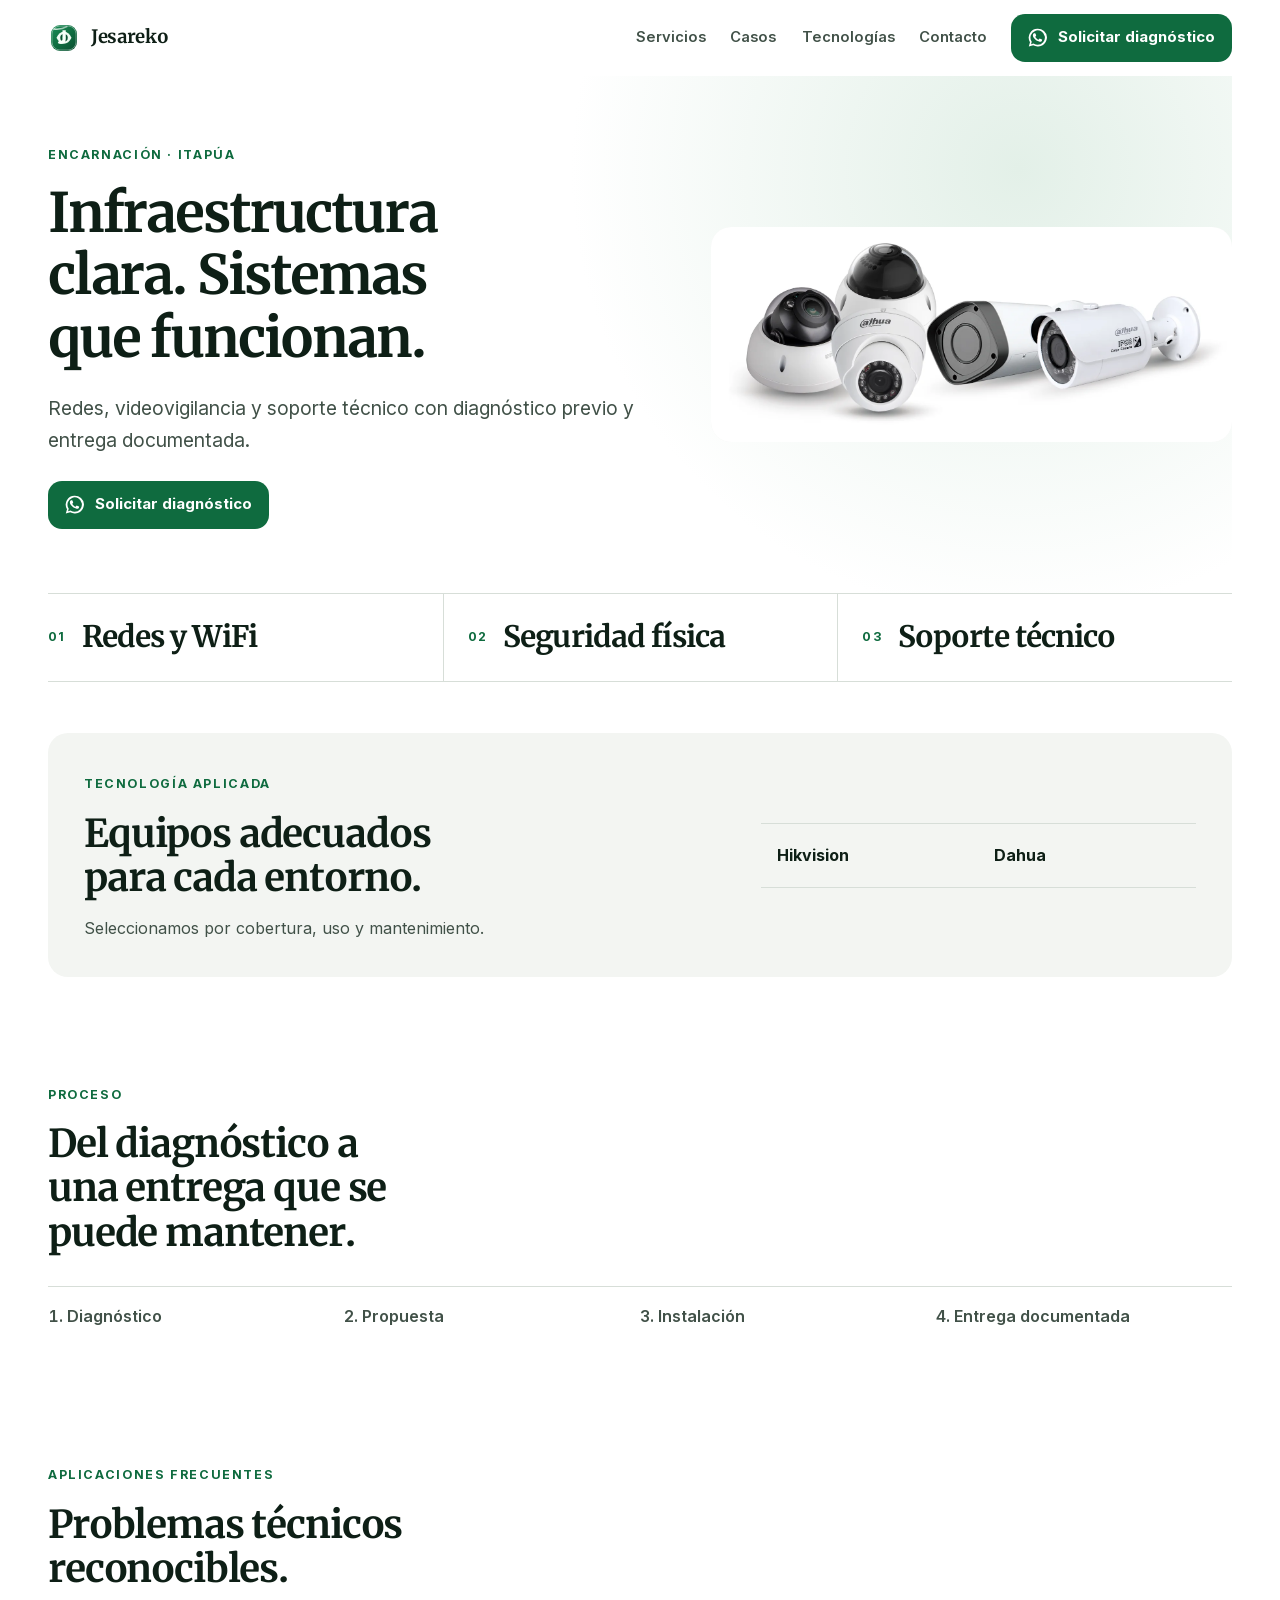
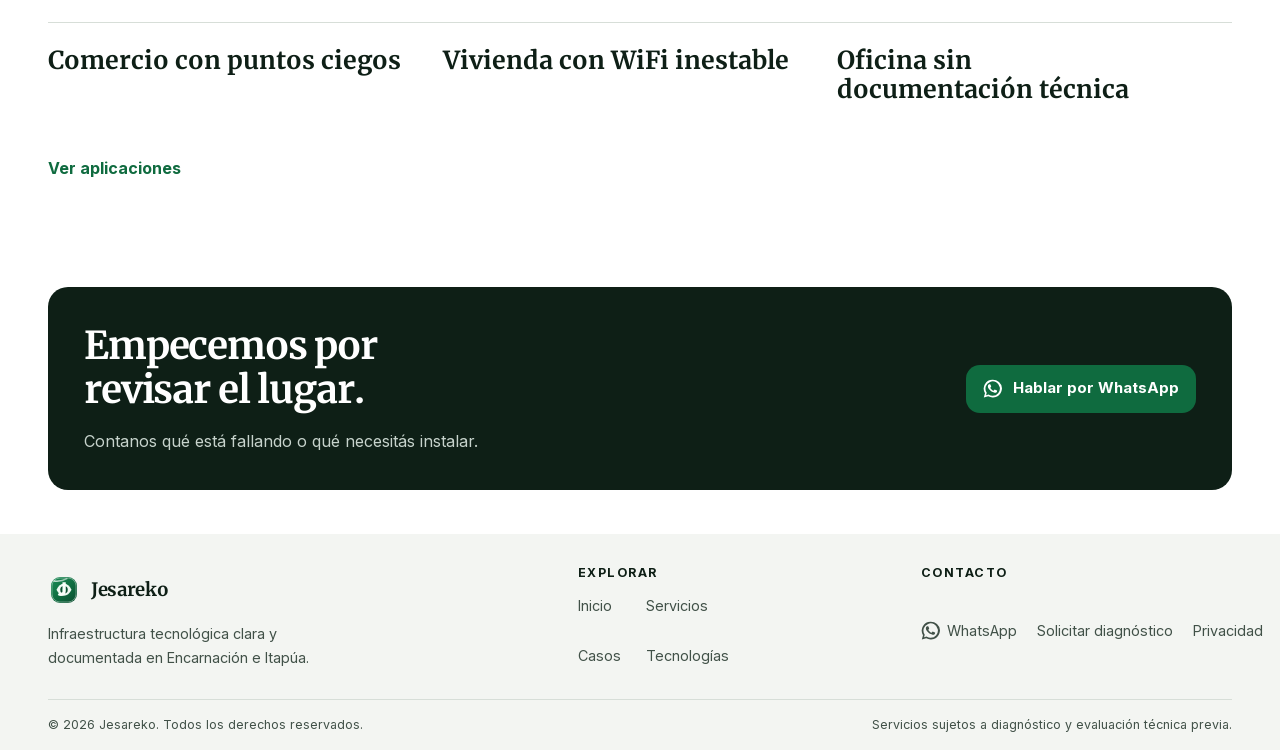
==== public/index.html @ 25b1cf34 "feat: compactar diseño y mejorar interacciones" ====
﻿<!DOCTYPE html>
<html lang="es">
<head>
  <meta charset="UTF-8">
  <meta name="viewport" content="width=device-width, initial-scale=1.0">
  <title>Redes WiFi, CCTV y soporte técnico en Encarnación | Jesareko</title>
  <meta name="description" content="Diagnóstico, instalación y mejora de redes WiFi, CCTV, alarmas, accesos, incendio y soporte técnico en Encarnación, Itapúa y zonas cercanas.">
  <meta name="author" content="Jesareko">
  <meta name="robots" content="index, follow">
  <link rel="canonical" href="https://jesareko.com/">
  <meta property="og:title" content="Redes WiFi, CCTV y soporte técnico en Encarnación | Jesareko">
  <meta property="og:description" content="Revisamos, instalamos e integramos redes WiFi, CCTV, alarmas, accesos, incendio y soporte técnico para hogares, comercios y empresas.">
  <meta property="og:type" content="website">
  <meta property="og:url" content="https://jesareko.com/">
  <meta property="og:locale" content="es_PY">
  <meta property="og:site_name" content="Jesareko">
  <meta property="og:image" content="https://jesareko.com/assets/img/jesareko-social-card.png">
  <meta property="og:image:type" content="image/png">
  <meta property="og:image:width" content="1200">
  <meta property="og:image:height" content="630">
  <meta property="og:image:alt" content="Jesareko: redes WiFi, CCTV y soporte técnico en Encarnación">
  <meta name="twitter:card" content="summary_large_image">
  <meta name="twitter:title" content="Redes WiFi, CCTV y soporte técnico en Encarnación | Jesareko">
  <meta name="twitter:description" content="Diagnóstico, instalación y mejora de redes WiFi, CCTV, alarmas, accesos, incendio y soporte técnico en Encarnación, Itapúa y zonas cercanas.">
  <meta name="twitter:image" content="https://jesareko.com/assets/img/jesareko-social-card.png">
  <meta name="twitter:image:alt" content="Jesareko: redes WiFi, CCTV y soporte técnico en Encarnación">
  <link rel="icon" type="image/svg+xml" href="assets/img/jesareko-logo.svg?v=3">
  
  <link rel="preload" href="assets/css/styles.css" as="style">
  <link rel="stylesheet" href="assets/css/styles.css">
  <script type="application/ld+json">
  {
    "@context": "https://schema.org",
    "@graph": [
      {
        "@type": "Organization",
        "@id": "https://jesareko.com/#organization",
        "name": "Jesareko",
        "url": "https://jesareko.com/",
        "logo": {
          "@type": "ImageObject",
          "url": "https://jesareko.com/assets/img/jesareko-logo.svg",
          "width": 64,
          "height": 64
        },
        "description": "Diagnóstico, instalación, integración y soporte de redes WiFi, CCTV, alarmas, control de acceso, detección de incendio, monitoreo y presencia web en Encarnación y zonas cercanas de Itapúa.",
        "email": "alemateo07@gmail.com",
        "telephone": "+595971141032",
        "areaServed": [
          {"@type": "City", "name": "Encarnación"},
          {"@type": "City", "name": "Carmen del Paraná"},
          {"@type": "City", "name": "Cambyretá"},
          {"@type": "City", "name": "Capitán Miranda"},
          {"@type": "City", "name": "Hohenau"},
          {"@type": "City", "name": "Obligado"},
          {"@type": "City", "name": "Bella Vista"}
        ],
        "contactPoint": {
          "@type": "ContactPoint",
          "contactType": "Atención personalizada",
          "telephone": "+595971141032",
          "email": "alemateo07@gmail.com",
          "areaServed": "PY",
          "availableLanguage": "Spanish"
        },
        "hasOfferCatalog": {
          "@type": "OfferCatalog",
          "name": "Servicios tecnológicos Jesareko",
          "itemListElement": [
            {"@type": "Offer", "itemOffered": {"@type": "Service", "name": "Redes y WiFi"}},
            {"@type": "Offer", "itemOffered": {"@type": "Service", "name": "CCTV, alarmas, accesos e incendio"}},
            {"@type": "Offer", "itemOffered": {"@type": "Service", "name": "Soporte e infraestructura"}},
            {"@type": "Offer", "itemOffered": {"@type": "Service", "name": "Web, monitoreo y automatización"}}
          ]
        }
      },
      {
        "@type": "WebSite",
        "@id": "https://jesareko.com/#website",
        "url": "https://jesareko.com/",
        "name": "Jesareko",
        "publisher": {"@id": "https://jesareko.com/#organization"},
        "inLanguage": "es-PY"
      }
    ]
  }
  </script>
</head>
<body>
  <svg aria-hidden="true" hidden>
    <symbol id="icon-diagnostic" viewBox="0 0 24 24">
      <path fill="currentColor" d="M7 3h8l4 4v14H7V3Zm8 1.5V8h3.5L15 4.5ZM9 10h8v2H9v-2Zm0 4h8v2H9v-2Zm0 4h5v2H9v-2Z"/>
    </symbol>
    <symbol id="icon-whatsapp" viewBox="0 0 24 24">
      <path fill="currentColor" d="M20 3.9A11.8 11.8 0 0 0 12 1a11 11 0 0 0-9.5 16.7L1 23l5.5-1.4A11.1 11.1 0 0 0 12 23a11 11 0 0 0 8-19.1Zm-8 17.1a9 9 0 0 1-4.6-1.3l-.3-.2-3.3.8.9-3.2-.2-.3a9 9 0 1 1 7.5 4.2Zm5-6.8c-.3-.2-1.8-.9-2-.9-.3-.1-.5-.2-.7.2l-.8 1c-.2.2-.3.3-.6.1a7.4 7.4 0 0 1-2.2-1.4 8.1 8.1 0 0 1-1.5-1.9c-.2-.3 0-.4.1-.6l.5-.5c.2-.2.2-.3.3-.5l.1-.5c0-.2-.7-1.7-1-2.3-.2-.5-.4-.4-.7-.4h-.6c-.2 0-.5.1-.8.4a3.2 3.2 0 0 0-1 2.4c0 1.4 1 2.8 1.1 3 .2.2 2 3 4.8 4.1 2.9 1.2 2.9.8 3.4.8.5-.1 1.8-.7 2-1.4.3-.7.3-1.3.2-1.4-.1-.2-.3-.2-.6-.4Z"/>
    </symbol>
  </svg>
  <a class="skip-link" href="#mainContent">Saltar al contenido principal</a>

  <header class="site-header" id="siteHeader">
    <nav class="site-nav container" aria-label="Navegación principal">
      <a class="brand-lockup" href="/" aria-label="Jesareko, inicio">
        <img src="assets/img/jesareko-logo.svg" alt="" width="32" height="32">
        <span>Jesareko</span>
      </a>
      <button class="nav-toggle" id="navToggle" type="button" aria-label="Abrir menú" aria-controls="primaryMenu" aria-expanded="false">
        <span aria-hidden="true"></span><span aria-hidden="true"></span><span aria-hidden="true"></span>
      </button>
      <div class="nav-menu" id="primaryMenu">
        <a href="/servicios">Servicios</a><a href="/casos">Casos</a><a href="/tecnologias">Tecnologías</a><a href="/contacto">Contacto</a>
        <a class="btn btn--primary" href="https://wa.me/595971141032?text=Hola%20Jesareko%2C%20quiero%20solicitar%20un%20diagn%C3%B3stico%20t%C3%A9cnico." target="_blank" rel="noopener noreferrer">
          <svg class="icon" aria-hidden="true"><use href="#icon-whatsapp"></use></svg><span>Solicitar diagnóstico</span>
        </a>
      </div>
    </nav>
  </header>

  <main id="mainContent">
    <section class="hero editorial-grid" id="hero">
      <div class="hero__copy"><p class="eyebrow">Encarnación · Itapúa</p><h1>Infraestructura clara. Sistemas que funcionan.</h1><p>Redes, videovigilancia y soporte técnico con diagnóstico previo y entrega documentada.</p><a class="btn btn--primary" href="https://wa.me/595971141032?text=Hola%20Jesareko%2C%20quiero%20solicitar%20un%20diagn%C3%B3stico%20t%C3%A9cnico." target="_blank" rel="noopener noreferrer"><svg class="icon" aria-hidden="true"><use href="#icon-whatsapp"></use></svg><span>Solicitar diagnóstico</span></a></div>
      <figure class="hero__media"><img src="assets/img/brands/dahua-camera-lineup.webp" alt="Gama de cámaras de videovigilancia Dahua" width="1600" height="659"></figure>
    </section>
    <section class="service-row" id="areas">
      <a class="service-row__item" href="/servicios#redes"><span>01</span><h2>Redes y WiFi</h2></a>
      <a class="service-row__item" href="/servicios#seguridad"><span>02</span><h2>Seguridad física</h2></a>
      <a class="service-row__item" href="/servicios#soporte"><span>03</span><h2>Soporte técnico</h2></a>
    </section>
    <section class="technology-proof" id="evidence"><div><p class="eyebrow">Tecnología aplicada</p><h2>Equipos adecuados para cada entorno.</h2><p>Seleccionamos por cobertura, uso y mantenimiento.</p></div><div class="brand-list"><span>Hikvision</span><span>Dahua</span></div></section>
    <section class="process-section" id="process"><p class="eyebrow">Proceso</p><h2>Del diagnóstico a una entrega que se puede mantener.</h2><ol class="process-list"><li>Diagnóstico</li><li>Propuesta</li><li>Instalación</li><li>Entrega documentada</li></ol></section>
    <section class="case-preview" id="cases"><p class="eyebrow">Aplicaciones frecuentes</p><h2>Problemas técnicos reconocibles.</h2><div class="case-preview__grid"><article><h3>Comercio con puntos ciegos</h3></article><article><h3>Vivienda con WiFi inestable</h3></article><article><h3>Oficina sin documentación técnica</h3></article></div><a href="/casos">Ver aplicaciones</a></section>
    <section class="diagnostic-cta" id="diagnostic"><h2>Empecemos por revisar el lugar.</h2><p>Contanos qué está fallando o qué necesitás instalar.</p><a class="btn btn--primary" href="https://wa.me/595971141032?text=Hola%20Jesareko%2C%20quiero%20solicitar%20un%20diagn%C3%B3stico%20t%C3%A9cnico." target="_blank" rel="noopener noreferrer"><svg class="icon" aria-hidden="true"><use href="#icon-whatsapp"></use></svg><span>Hablar por WhatsApp</span></a></section>
  </main>

  <footer class="site-footer">
    <div class="container footer-grid">
      <div class="footer-brand">
        <a class="brand-lockup" href="/" aria-label="Jesareko, inicio"><img src="assets/img/jesareko-logo.svg" alt="" width="32" height="32"><span>Jesareko</span></a>
        <p>Infraestructura tecnológica clara y documentada en Encarnación e Itapúa.</p>
      </div>
      <nav aria-label="Navegación del pie"><h2>Explorar</h2><a href="/">Inicio</a><a href="/servicios">Servicios</a><a href="/casos">Casos</a><a href="/tecnologias">Tecnologías</a></nav>
      <div><h2>Contacto</h2><a href="https://wa.me/595971141032?text=Hola%20Jesareko%2C%20quiero%20solicitar%20un%20diagn%C3%B3stico%20t%C3%A9cnico." target="_blank" rel="noopener noreferrer"><svg class="icon" aria-hidden="true"><use href="#icon-whatsapp"></use></svg><span>WhatsApp</span></a><a href="/contacto">Solicitar diagnóstico</a><a href="/privacidad">Privacidad</a></div>
    </div>
    <div class="container footer-bottom">
      <div class="footer-legal">
        <p>© 2026 Jesareko. Todos los derechos reservados.</p><p>Servicios sujetos a diagnóstico y evaluación técnica previa.</p>
      </div>
    </div>
  </footer>

  <button class="back-to-top" id="backToTop" type="button" aria-label="Volver arriba" aria-hidden="true" tabindex="-1">
    <svg class="btn-icon" width="20" height="20" viewBox="0 0 24 24" aria-hidden="true">
      <path d="M12 5l7 7-1.4 1.4-4.6-4.6V20h-2V8.8l-4.6 4.6L5 12l7-7z" fill="currentColor"></path>
    </svg>
  </button>

  <script src="assets/js/main.js"></script>
</body>
</html>
---- public/assets/css/styles.css ----
:root {
  --color-ink: #0e1f16;
  --color-ink-soft: #415148;
  --color-brand: #0f6b3f;
  --color-brand-dark: #0a4529;
  --color-brand-soft: #e3f0e8;
  --color-paper: #ffffff;
  --color-canvas: #f3f5f2;
  --color-line: #d7ded8;
  --color-whatsapp: #25d366;
  --radius-sm: 10px;
  --radius-md: 14px;
  --radius-lg: 20px;
  --space-1: .5rem;
  --space-2: 1rem;
  --space-3: 1.5rem;
  --space-4: 2rem;
  --space-5: clamp(3rem, 8vw, 7rem);
  --container: 74rem;
}

@font-face {
  font-family: "Inter";
  src: url("../fonts/inter-400.woff2") format("woff2");
  font-weight: 400;
  font-display: swap;
}

@font-face {
  font-family: "Inter";
  src: url("../fonts/inter-600.woff2") format("woff2");
  font-weight: 600;
  font-display: swap;
}

@font-face {
  font-family: "Inter";
  src: url("../fonts/inter-700.woff2") format("woff2");
  font-weight: 700;
  font-display: swap;
}

@font-face {
  font-family: "Merriweather";
  src: url("../fonts/merriweather-700.woff2") format("woff2");
  font-weight: 700;
  font-display: swap;
}

@font-face {
  font-family: "Merriweather";
  src: url("../fonts/merriweather-800.woff2") format("woff2");
  font-weight: 800;
  font-display: swap;
}

*,
*::before,
*::after {
  box-sizing: border-box;
}

html {
  background: var(--color-canvas);
  scroll-behavior: smooth;
}

body {
  margin: 0;
  background: var(--color-paper);
  color: var(--color-ink);
  font-family: "Inter", system-ui, sans-serif;
  font-size: 1rem;
  line-height: 1.65;
}

main,
section,
.container {
  min-width: 0;
}

img, svg { display: block; max-width: 100%; }
[hidden] { display: none !important; }
.container { width: min(calc(100% - 2rem), var(--container)); margin-inline: auto; }
.editorial-grid { display: grid; grid-template-columns: minmax(0, 1.08fr) minmax(0, .92fr); }

a {
  color: inherit;
  text-decoration: none;
}

button,
input,
select,
textarea {
  font: inherit;
}

button {
  color: inherit;
}

:focus-visible {
  outline: 3px solid var(--color-paper);
  outline-offset: 3px;
  box-shadow: 0 0 0 6px var(--color-brand-dark);
}

h1,
h2,
h3,
h4,
p {
  margin-block-start: 0;
}

h1,
h2,
h3,
h4 {
  color: var(--color-ink);
  font-family: "Merriweather", Georgia, serif;
  line-height: 1.15;
  text-wrap: balance;
}

h1 {
  max-width: 19ch;
  margin-block-end: var(--space-3);
  font-size: clamp(2.5rem, 6vw, 5rem);
  letter-spacing: -.04em;
}

h2 {
  margin-block-end: var(--space-2);
  font-size: clamp(2rem, 4vw, 3.35rem);
  letter-spacing: -.03em;
}

h3 {
  font-size: clamp(1.2rem, 2vw, 1.55rem);
}

.skip-link {
  position: fixed;
  inset-block-start: var(--space-2);
  inset-inline-start: var(--space-2);
  z-index: 100;
  padding: .75rem 1rem;
  border-radius: var(--radius-sm);
  background: var(--color-ink);
  color: var(--color-paper);
  font-weight: 700;
  transform: translateY(-180%);
}

.skip-link:focus {
  transform: translateY(0);
}

.section {
  padding-block: var(--space-5);
}

.section--light {
  background: var(--color-canvas);
}

.section-heading {
  max-width: 52rem;
  margin-block-end: clamp(2rem, 5vw, 4rem);
}

.section-heading p,
.contact-copy p {
  max-width: 68ch;
  color: var(--color-ink-soft);
  font-size: clamp(1.05rem, 1.6vw, 1.2rem);
}

.eyebrow {
  display: inline-flex;
  margin-block-end: var(--space-2);
  color: var(--color-brand);
  font-size: .78rem;
  font-weight: 700;
  letter-spacing: .13em;
  text-transform: uppercase;
}

.site-header {
  position: sticky;
  inset-block-start: 0;
  z-index: 50;
  border-block-end: 1px solid transparent;
  background: color-mix(in srgb, var(--color-paper) 96%, transparent);
  backdrop-filter: blur(16px);
}

.site-header.is-scrolled {
  border-color: var(--color-line);
}

.site-nav {
  display: flex;
  align-items: center;
  justify-content: space-between;
  gap: var(--space-3);
  padding-block: .85rem;
}

.brand-lockup {
  display: inline-flex;
  align-items: center;
  gap: .7rem;
  min-height: 48px;
  color: var(--color-ink);
  font-family: "Merriweather", Georgia, serif;
  font-size: 1.15rem;
  font-weight: 800;
  letter-spacing: -.02em;
}

.brand-lockup img {
  flex: 0 0 auto;
}

.nav-menu {
  display: flex;
  align-items: center;
  gap: clamp(.8rem, 2vw, 1.5rem);
  min-width: 0;
}

.nav-menu > a:not(.btn) {
  display: inline-flex;
  align-items: center;
  min-width: 48px;
  min-height: 48px;
  padding-block: .65rem;
  color: var(--color-ink-soft);
  font-size: .92rem;
  font-weight: 600;
}

.nav-menu > a:not(.btn):hover,
.nav-menu > a.is-active {
  color: var(--color-brand);
}

.nav-toggle {
  display: none;
  align-items: center;
  justify-content: center;
  flex-direction: column;
  gap: 5px;
  min-width: 48px;
  min-height: 48px;
  padding: .65rem;
  border: 1px solid var(--color-line);
  border-radius: var(--radius-sm);
  background: var(--color-paper);
  cursor: pointer;
}

.nav-toggle span {
  width: 22px;
  border-block-start: 2px solid currentColor;
  transition: transform .2s ease, opacity .2s ease;
}

.nav-toggle.is-open span:nth-child(1) {
  transform: translateY(7px) rotate(45deg);
}

.nav-toggle.is-open span:nth-child(2) {
  opacity: 0;
}

.nav-toggle.is-open span:nth-child(3) {
  transform: translateY(-7px) rotate(-45deg);
}

.btn {
  display: inline-flex;
  align-items: center;
  justify-content: center;
  gap: .65rem;
  min-height: 48px;
  padding: .7rem 1rem;
  border: 1px solid transparent;
  border-radius: var(--radius-md);
  font-size: .94rem;
  font-weight: 700;
  line-height: 1.25;
  text-align: center;
  cursor: pointer;
  transition: background-color .2s ease, border-color .2s ease, color .2s ease, transform .2s ease;
}

.btn:hover {
  transform: translateY(-2px);
}

.btn--primary {
  background: var(--color-brand);
  color: var(--color-paper);
}

.btn--primary:hover {
  background: var(--color-brand-dark);
}

.btn--secondary,
.btn--mail {
  border-color: var(--color-line);
  background: var(--color-paper);
  color: var(--color-brand-dark);
}

.btn--whatsapp {
  background: var(--color-whatsapp);
  color: var(--color-ink);
}

.icon,
.btn-icon {
  width: 1.2rem;
  height: 1.2rem;
  flex: 0 0 auto;
}

.hero {
  align-items: center;
  gap: clamp(2rem, 6vw, 5rem);
  width: min(calc(100% - 2rem), var(--container));
  margin-inline: auto;
  padding-block: clamp(3.5rem, 9vw, 8rem);
  background:
    radial-gradient(circle at 82% 18%, var(--color-brand-soft), transparent 28rem),
    var(--color-paper);
}

.hero__copy {
  min-width: 0;
}

.hero__copy > p:not(.eyebrow) {
  max-width: 38rem;
  margin-block-end: var(--space-3);
  color: var(--color-ink-soft);
  font-size: clamp(1.05rem, 1.6vw, 1.2rem);
}

.hero__media {
  min-width: 0;
  aspect-ratio: 1600 / 659;
  margin: 0;
  border-radius: var(--radius-lg);
  background: var(--color-canvas);
}

.hero__media img {
  width: 100%;
  height: auto;
  border-radius: inherit;
}

.service-row,
.technology-proof,
.process-section,
.case-preview,
.diagnostic-cta {
  width: min(calc(100% - 2rem), var(--container));
  margin-inline: auto;
}

.service-row {
  display: grid;
  grid-template-columns: minmax(0, 1fr);
  border-block-start: 1px solid var(--color-line);
}

.service-row__item {
  display: grid;
  grid-template-columns: auto minmax(0, 1fr);
  align-items: center;
  gap: var(--space-2);
  min-height: 88px;
  padding-block: var(--space-2);
  border-block-end: 1px solid var(--color-line);
}

.service-row__item > span {
  color: var(--color-brand);
  font-size: .78rem;
  font-weight: 700;
  letter-spacing: .1em;
}

.service-row__item h2 {
  margin: 0;
  font-size: clamp(1.25rem, 3vw, 1.85rem);
}

.technology-proof {
  display: grid;
  gap: var(--space-4);
  margin-block: var(--space-5);
  padding: clamp(1.5rem, 5vw, 3.5rem);
  border-radius: var(--radius-lg);
  background: var(--color-canvas);
}

.technology-proof p:last-child {
  margin: 0;
  color: var(--color-ink-soft);
}

.brand-list {
  display: grid;
  grid-template-columns: repeat(2, minmax(0, 1fr));
  align-self: center;
  border-block-start: 1px solid var(--color-line);
}

.brand-list span {
  display: flex;
  align-items: center;
  min-width: 0;
  min-height: 64px;
  padding: var(--space-2);
  border-block-end: 1px solid var(--color-line);
  font-weight: 700;
}

.process-section,
.case-preview {
  padding-block: var(--space-5);
}

.process-section > h2,
.case-preview > h2 {
  max-width: 18ch;
}

.process-list {
  display: grid;
  grid-template-columns: minmax(0, 1fr);
  gap: 0;
  margin: var(--space-4) 0 0;
  padding: 0;
  list-style-position: inside;
}

.process-list li {
  min-width: 0;
  min-height: 72px;
  padding-block: var(--space-2);
  border-block-start: 1px solid var(--color-line);
  color: var(--color-ink-soft);
  font-weight: 600;
}

.case-preview__grid {
  display: grid;
  grid-template-columns: minmax(0, 1fr);
  gap: 0;
  margin-block: var(--space-4) var(--space-2);
}

.case-preview__grid article {
  min-width: 0;
  padding-block: var(--space-3);
  border-block-start: 1px solid var(--color-line);
}

.case-preview__grid h3 {
  margin: 0;
}

.case-preview > a {
  display: inline-flex;
  align-items: center;
  min-height: 48px;
  color: var(--color-brand);
  font-weight: 700;
}

.service-detail {
  gap: clamp(2rem, 6vw, 5rem);
  padding-block: clamp(3rem, 7vw, 6rem);
  border-block-start: 1px solid var(--color-line);
  scroll-margin-top: 6rem;
}

.service-detail__intro {
  min-width: 0;
}

.service-detail__intro h2 {
  max-width: 18ch;
}

.service-detail__intro p {
  max-width: 48ch;
  margin: 0;
  color: var(--color-ink-soft);
}

.service-detail .section-index {
  display: inline-block;
  margin-block-end: var(--space-2);
  color: var(--color-brand);
  font-size: .78rem;
  font-weight: 700;
  letter-spacing: .1em;
}

.service-detail__scope {
  display: grid;
  align-content: start;
  gap: var(--space-2);
}

.service-detail__scope h3,
.service-detail__scope ul,
.service-detail__scope p {
  margin: 0;
}

.service-detail__scope ul {
  padding-inline-start: 1.25rem;
  color: var(--color-ink-soft);
}

.service-detail__scope li::marker {
  color: var(--color-brand);
}

.service-detail__scope > a {
  display: inline-flex;
  align-items: center;
  justify-self: start;
  min-height: 48px;
  color: var(--color-brand);
  font-weight: 700;
}

.service-detail__note {
  padding: var(--space-2);
  border-inline-start: 3px solid var(--color-brand);
  background: var(--color-canvas);
  color: var(--color-ink-soft);
}

.case-study {
  display: grid;
  grid-template-columns: minmax(0, 1fr);
  gap: clamp(1.5rem, 5vw, 4rem);
  padding-block: clamp(2rem, 5vw, 4rem);
  border-block-start: 1px solid var(--color-line);
}

.case-study__media {
  display: flex;
  justify-content: space-between;
  flex-direction: column;
  padding: var(--space-3);
  background: var(--color-brand-soft);
  color: var(--color-brand-dark);
}

.case-study__media span {
  font-family: "Merriweather", Georgia, serif;
  font-size: clamp(2rem, 5vw, 4rem);
  font-weight: 800;
  line-height: 1;
}

.case-study__media small {
  font-weight: 700;
}

.case-study__body {
  min-width: 0;
}

.case-study__body h2 {
  max-width: 18ch;
}

.case-study__body p {
  max-width: 64ch;
  color: var(--color-ink-soft);
}

.case-study__body p:last-child {
  margin-block-end: 0;
}

.product-editorial {
  display: grid;
  grid-template-columns: minmax(0, 1fr);
  align-items: center;
  gap: clamp(1.5rem, 5vw, 4rem);
  padding-block: clamp(2rem, 6vw, 5rem);
  border-block-start: 1px solid var(--color-line);
}

.product-editorial__media {
  display: grid;
  place-items: center;
  aspect-ratio: 4 / 3;
  min-width: 0;
  margin: 0;
  padding: clamp(1rem, 4vw, 2.5rem);
  border-radius: var(--radius-lg);
  background: var(--color-canvas);
}

.product-editorial__media img {
  width: auto;
  max-width: 100%;
  height: auto;
  max-height: 100%;
  object-fit: contain;
}

.product-editorial__media--alarm {
  aspect-ratio: 16 / 9;
}

.product-editorial__media--alarm img {
  max-height: 15rem;
}

.product-editorial__copy {
  min-width: 0;
}

.product-editorial__copy h2 {
  max-width: 16ch;
}

.product-editorial__copy > p {
  max-width: 58ch;
  color: var(--color-ink-soft);
}

.product-editorial__criterion {
  margin-block-end: 0;
  padding-inline-start: var(--space-2);
  border-inline-start: 3px solid var(--color-brand);
}

.brand-wordmark {
  display: inline-block;
  margin-block-end: var(--space-2);
  color: var(--color-brand);
  font-size: .78rem;
  font-weight: 700;
  letter-spacing: .13em;
  text-transform: uppercase;
}

.diagnostic-cta {
  display: grid;
  gap: var(--space-2);
  margin-block: var(--space-5);
  padding: clamp(1.5rem, 5vw, 3.5rem);
  border-radius: var(--radius-lg);
  background: var(--color-ink);
  color: var(--color-paper);
}

.diagnostic-cta h2,
.diagnostic-cta p {
  color: var(--color-paper);
}

.diagnostic-cta h2 {
  max-width: 18ch;
  margin: 0;
}

.diagnostic-cta p {
  max-width: 48ch;
  margin: 0;
  color: #c7d3cc;
}

.diagnostic-cta .btn {
  justify-self: start;
  margin-block-start: var(--space-1);
}

.form-actions {
  display: flex;
  flex-wrap: wrap;
  gap: var(--space-2);
}

.contact-form,
.contact-points {
  border: 1px solid var(--color-line);
  border-radius: var(--radius-lg);
  background: var(--color-paper);
}

.cta-band {
  display: flex;
  align-items: center;
  justify-content: space-between;
  gap: var(--space-3);
  margin-block-start: clamp(2rem, 5vw, 4rem);
  padding: clamp(1.25rem, 3vw, 2rem);
  border: 1px solid var(--color-line);
  border-radius: var(--radius-lg);
  background: var(--color-brand-soft);
}

.cta-band p {
  max-width: 60ch;
  margin: 0;
  font-weight: 600;
}

.asset-disclaimer {
  max-width: 74ch;
  margin: var(--space-4) auto 0;
  color: var(--color-ink-soft);
  font-size: .82rem;
  text-align: center;
}

.contact-grid {
  display: grid;
  grid-template-columns: minmax(0, .8fr) minmax(0, 1.2fr);
  gap: clamp(2rem, 7vw, 6rem);
  align-items: start;
}

.contact-copy h1 {
  font-size: clamp(2.4rem, 5vw, 4.2rem);
}

.contact-points {
  margin-block-start: var(--space-3);
  padding: var(--space-3);
}

.contact-points p:last-child {
  margin-block-end: 0;
}

.contact-phone {
  display: inline-flex;
  align-items: center;
  min-height: 3rem;
}

.no-js-fallback {
  margin: 0;
  color: var(--color-ink-soft);
  font-size: .9rem;
}

.no-js-fallback a {
  color: var(--color-brand-dark);
  font-weight: 700;
  text-decoration: underline;
}

.js .no-js-fallback {
  display: none;
}

.technology-capabilities {
  display: grid;
  grid-template-columns: minmax(0, 1fr);
  gap: var(--space-2);
  margin-block: var(--space-4);
}

.technology-capability {
  min-width: 0;
  padding: var(--space-3);
  border: 1px solid var(--color-line);
  border-radius: var(--radius-md);
  background: var(--color-canvas);
}

.technology-capability h2 {
  font-size: clamp(1.3rem, 3vw, 1.8rem);
}

.technology-capability p:last-child {
  margin-bottom: 0;
  color: var(--color-ink-soft);
}

.contact-form {
  display: grid;
  grid-template-columns: repeat(2, minmax(0, 1fr));
  gap: var(--space-3);
  padding: clamp(1.25rem, 4vw, 2.5rem);
}

.form-field {
  display: grid;
  gap: .45rem;
}

.form-field--full,
.form-actions,
.form-status {
  grid-column: 1 / -1;
}

.form-field label {
  font-size: .88rem;
  font-weight: 700;
}

.form-field input,
.form-field select,
.form-field textarea {
  width: 100%;
  padding: .8rem .9rem;
  border: 1px solid var(--color-line);
  border-radius: var(--radius-sm);
  background: var(--color-paper);
  color: var(--color-ink);
}

.form-field textarea {
  resize: vertical;
}

.is-invalid {
  border-color: #aa342d !important;
}

.error-message {
  min-height: 1.2em;
  color: #8f2923;
}

.form-status {
  min-height: 1.5em;
  margin: 0;
  color: var(--color-ink-soft);
}

.site-footer {
  padding-block-start: clamp(2rem, 4vw, 3rem);
  background: var(--color-canvas);
}

.footer-grid {
  display: grid;
  grid-template-columns: minmax(16rem, 1.6fr) repeat(2, minmax(10rem, 1fr));
  gap: clamp(1.5rem, 4vw, 3rem);
}

.footer-grid h2 {
  margin-block-end: var(--space-2);
  font-family: "Inter", system-ui, sans-serif;
  font-size: .78rem;
  letter-spacing: .12em;
  text-transform: uppercase;
}

.footer-grid > nav,
.footer-grid > div:not(.footer-brand) {
  display: flex;
  align-items: flex-start;
  flex-direction: column;
  gap: .1rem;
}

.footer-grid a:not(.brand-lockup) {
  display: inline-flex;
  align-items: center;
  min-width: 48px;
  min-height: 48px;
  color: var(--color-ink-soft);
  font-size: .9rem;
}

.footer-grid a:not(.brand-lockup):hover {
  color: var(--color-brand);
}

.footer-grid a:has(.icon) {
  display: inline-flex;
  align-items: center;
  gap: .45rem;
}

.footer-brand p {
  max-width: 34ch;
  margin-block: var(--space-1) 0;
  color: var(--color-ink-soft);
  font-size: .9rem;
}

.footer-bottom {
  margin-block-start: var(--space-3);
  padding-block: var(--space-2);
  border-block-start: 1px solid var(--color-line);
}

.footer-legal {
  display: flex;
  justify-content: space-between;
  gap: var(--space-2);
  color: var(--color-ink-soft);
  font-size: .78rem;
}

.footer-legal p {
  margin: 0;
}

.js .reveal-item {
  opacity: 0;
  transform: translateY(.9rem);
  transition: opacity .42s ease, transform .42s ease;
}

.js .reveal-item.is-revealed {
  opacity: 1;
  transform: translateY(0);
}

@media (hover: hover) and (prefers-reduced-motion: no-preference) {
  .product-editorial__media,
  .technology-capability,
  .case-study__media {
    transition: border-color .25s ease, box-shadow .25s ease, transform .25s ease;
  }

  .product-editorial__media img,
  .hero__media img {
    transition: transform .35s ease;
  }

  .product-editorial:hover .product-editorial__media,
  .technology-capability:hover,
  .case-study:hover .case-study__media {
    box-shadow: 0 14px 34px rgba(14, 31, 22, .1);
    transform: translateY(-3px);
  }

  .product-editorial:hover .product-editorial__media img,
  .hero__media:hover img {
    transform: scale(1.018);
  }
}

.privacy-contact-link {
  display: inline-flex;
  align-items: center;
  min-width: 48px;
  min-height: 48px;
  max-width: 100%;
  color: var(--color-brand-dark);
  font-weight: 600;
  text-decoration: underline;
  text-underline-offset: .18em;
  overflow-wrap: anywhere;
  vertical-align: middle;
}

.last-updated {
  color: var(--color-ink-soft);
  font-size: .9rem;
}

.back-to-top {
  position: fixed;
  inset-inline-end: var(--space-2);
  inset-block-end: var(--space-2);
  z-index: 40;
  display: grid;
  place-items: center;
  width: 48px;
  min-height: 48px;
  border: 1px solid var(--color-line);
  border-radius: 50%;
  background: var(--color-paper);
  color: var(--color-brand-dark);
  box-shadow: 0 8px 28px rgba(14, 31, 22, .14);
  cursor: pointer;
  opacity: 0;
  visibility: hidden;
  pointer-events: none;
  transform: translateY(1rem);
  transition: opacity .2s ease, transform .2s ease;
}

.back-to-top.is-visible {
  opacity: 1;
  visibility: visible;
  pointer-events: auto;
  transform: translateY(0);
}

@media (min-width: 48rem) {
  .product-editorial {
    grid-template-columns: minmax(0, 1.08fr) minmax(0, .92fr);
  }

  .product-editorial:nth-child(even) .product-editorial__media {
    grid-column: 2;
    grid-row: 1;
  }

  .product-editorial:nth-child(even) .product-editorial__copy {
    grid-column: 1;
    grid-row: 1;
  }

  .case-study {
    grid-template-columns: minmax(9rem, .34fr) minmax(0, 1fr);
  }

  .service-row {
    grid-template-columns: repeat(3, minmax(0, 1fr));
  }

  .service-row__item {
    padding-inline: var(--space-3);
    border-inline-start: 1px solid var(--color-line);
  }

  .service-row__item:first-child {
    padding-inline-start: 0;
    border-inline-start: 0;
  }

  .technology-proof {
    grid-template-columns: minmax(0, 1.2fr) minmax(16rem, .8fr);
    align-items: center;
  }

  .process-list {
    grid-template-columns: repeat(4, minmax(0, 1fr));
  }

  .process-list li {
    padding-inline-end: var(--space-2);
  }

  .case-preview__grid {
    grid-template-columns: repeat(3, minmax(0, 1fr));
  }

  .case-preview__grid article {
    padding-inline-end: var(--space-3);
  }

  .diagnostic-cta {
    grid-template-columns: minmax(0, 1fr) auto;
    align-items: center;
  }

  .diagnostic-cta p {
    grid-column: 1;
  }

  .diagnostic-cta .btn {
    grid-column: 2;
    grid-row: 1 / span 2;
    margin-block-start: 0;
  }
}

@media (max-width: 64rem) {
  .footer-grid {
    grid-template-columns: repeat(2, minmax(0, 1fr));
  }
}

@media (max-width: 52rem) {
  .editorial-grid {
    grid-template-columns: minmax(0, 1fr);
  }

  .site-nav {
    flex-wrap: wrap;
  }

  .js .nav-toggle {
    display: flex;
  }

  .nav-menu {
    flex: 0 0 100%;
    align-items: stretch;
    flex-direction: column;
    gap: .25rem;
    width: 100%;
    padding-block: var(--space-1) var(--space-2);
    border-block-start: 1px solid var(--color-line);
  }

  .js .nav-menu {
    display: none;
  }

  .js .nav-menu.is-open {
    display: flex;
  }

  .nav-menu > a:not(.btn) {
    padding: .75rem;
    border-radius: var(--radius-sm);
  }

  .nav-menu > a:not(.btn):hover,
  .nav-menu > a.is-active {
    background: var(--color-brand-soft);
  }

  .contact-grid,
  .technology-capabilities {
    grid-template-columns: minmax(0, 1fr);
  }

}

@media (max-width: 40rem) {
  .contact-form,
  .footer-grid {
    grid-template-columns: minmax(0, 1fr);
  }

  .form-actions .btn,
  .technology-capability {
    width: 100%;
  }

  .cta-band,
  .footer-legal {
    align-items: stretch;
    flex-direction: column;
  }

  .footer-grid > nav,
  .footer-grid > div:not(.footer-brand) {
    display: grid;
    grid-template-columns: repeat(2, minmax(0, 1fr));
    column-gap: var(--space-2);
  }

  .footer-grid h2 {
    grid-column: 1 / -1;
    margin-block-end: 0;
  }

  .footer-brand p,
  .footer-legal p + p {
    display: none;
  }
}

@media (min-width: 64.01rem) {
  :root {
    --space-5: clamp(2.75rem, 4vw, 4.5rem);
  }

  h1 {
    font-size: clamp(3rem, 4.25vw, 4.25rem);
  }

  h2 {
    font-size: clamp(2rem, 3vw, 2.8rem);
  }

  .hero {
    gap: clamp(2rem, 4vw, 3.5rem);
    padding-block: clamp(3rem, 5vw, 5rem);
  }

  .technology-proof {
    gap: var(--space-3);
    padding: 2.25rem;
  }

  .service-detail {
    gap: 3rem;
    padding-block: 3.5rem;
  }

  main .case-study {
    gap: 3rem;
    padding-block: 3rem;
  }

  .product-editorial {
    gap: 3rem;
    padding-block: 3.25rem;
  }

  .product-editorial__media {
    max-height: 22rem;
    padding: 2rem;
  }

  .product-editorial__media--alarm {
    max-height: 22rem;
    padding-block: 1.5rem;
  }

  .diagnostic-cta {
    margin-block: 2.75rem;
    padding: 2.25rem;
  }

  .site-footer {
    padding-block-start: 2rem;
  }

  .footer-grid {
    gap: 2rem;
  }

  .footer-grid > nav,
  .footer-grid > div:not(.footer-brand) {
    display: grid;
    grid-template-columns: repeat(2, max-content);
    column-gap: 1.25rem;
  }

  .footer-grid > div:not(.footer-brand) {
    grid-template-columns: repeat(3, max-content);
  }

  .footer-grid h2 {
    grid-column: 1 / -1;
    margin-block-end: 0;
  }

  .footer-bottom {
    margin-block-start: 1.25rem;
    padding-block: .9rem;
  }
}

@media (prefers-reduced-motion: reduce) {
  html {
    scroll-behavior: auto;
  }

  *,
  *::before,
  *::after {
    scroll-behavior: auto !important;
    transition-duration: .01ms !important;
  }
}
---- public/assets/css/styles.css ----
:root {
  --color-ink: #0e1f16;
  --color-ink-soft: #415148;
  --color-brand: #0f6b3f;
  --color-brand-dark: #0a4529;
  --color-brand-soft: #e3f0e8;
  --color-paper: #ffffff;
  --color-canvas: #f3f5f2;
  --color-line: #d7ded8;
  --color-whatsapp: #25d366;
  --radius-sm: 10px;
  --radius-md: 14px;
  --radius-lg: 20px;
  --space-1: .5rem;
  --space-2: 1rem;
  --space-3: 1.5rem;
  --space-4: 2rem;
  --space-5: clamp(3rem, 8vw, 7rem);
  --container: 74rem;
}

@font-face {
  font-family: "Inter";
  src: url("../fonts/inter-400.woff2") format("woff2");
  font-weight: 400;
  font-display: swap;
}

@font-face {
  font-family: "Inter";
  src: url("../fonts/inter-600.woff2") format("woff2");
  font-weight: 600;
  font-display: swap;
}

@font-face {
  font-family: "Inter";
  src: url("../fonts/inter-700.woff2") format("woff2");
  font-weight: 700;
  font-display: swap;
}

@font-face {
  font-family: "Merriweather";
  src: url("../fonts/merriweather-700.woff2") format("woff2");
  font-weight: 700;
  font-display: swap;
}

@font-face {
  font-family: "Merriweather";
  src: url("../fonts/merriweather-800.woff2") format("woff2");
  font-weight: 800;
  font-display: swap;
}

*,
*::before,
*::after {
  box-sizing: border-box;
}

html {
  background: var(--color-canvas);
  scroll-behavior: smooth;
}

body {
  margin: 0;
  background: var(--color-paper);
  color: var(--color-ink);
  font-family: "Inter", system-ui, sans-serif;
  font-size: 1rem;
  line-height: 1.65;
}

main,
section,
.container {
  min-width: 0;
}

img, svg { display: block; max-width: 100%; }
[hidden] { display: none !important; }
.container { width: min(calc(100% - 2rem), var(--container)); margin-inline: auto; }
.editorial-grid { display: grid; grid-template-columns: minmax(0, 1.08fr) minmax(0, .92fr); }

a {
  color: inherit;
  text-decoration: none;
}

button,
input,
select,
textarea {
  font: inherit;
}

button {
  color: inherit;
}

:focus-visible {
  outline: 3px solid var(--color-paper);
  outline-offset: 3px;
  box-shadow: 0 0 0 6px var(--color-brand-dark);
}

h1,
h2,
h3,
h4,
p {
  margin-block-start: 0;
}

h1,
h2,
h3,
h4 {
  color: var(--color-ink);
  font-family: "Merriweather", Georgia, serif;
  line-height: 1.15;
  text-wrap: balance;
}

h1 {
  max-width: 19ch;
  margin-block-end: var(--space-3);
  font-size: clamp(2.5rem, 6vw, 5rem);
  letter-spacing: -.04em;
}

h2 {
  margin-block-end: var(--space-2);
  font-size: clamp(2rem, 4vw, 3.35rem);
  letter-spacing: -.03em;
}

h3 {
  font-size: clamp(1.2rem, 2vw, 1.55rem);
}

.skip-link {
  position: fixed;
  inset-block-start: var(--space-2);
  inset-inline-start: var(--space-2);
  z-index: 100;
  padding: .75rem 1rem;
  border-radius: var(--radius-sm);
  background: var(--color-ink);
  color: var(--color-paper);
  font-weight: 700;
  transform: translateY(-180%);
}

.skip-link:focus {
  transform: translateY(0);
}

.section {
  padding-block: var(--space-5);
}

.section--light {
  background: var(--color-canvas);
}

.section-heading {
  max-width: 52rem;
  margin-block-end: clamp(2rem, 5vw, 4rem);
}

.section-heading p,
.contact-copy p {
  max-width: 68ch;
  color: var(--color-ink-soft);
  font-size: clamp(1.05rem, 1.6vw, 1.2rem);
}

.eyebrow {
  display: inline-flex;
  margin-block-end: var(--space-2);
  color: var(--color-brand);
  font-size: .78rem;
  font-weight: 700;
  letter-spacing: .13em;
  text-transform: uppercase;
}

.site-header {
  position: sticky;
  inset-block-start: 0;
  z-index: 50;
  border-block-end: 1px solid transparent;
  background: color-mix(in srgb, var(--color-paper) 96%, transparent);
  backdrop-filter: blur(16px);
}

.site-header.is-scrolled {
  border-color: var(--color-line);
}

.site-nav {
  display: flex;
  align-items: center;
  justify-content: space-between;
  gap: var(--space-3);
  padding-block: .85rem;
}

.brand-lockup {
  display: inline-flex;
  align-items: center;
  gap: .7rem;
  min-height: 48px;
  color: var(--color-ink);
  font-family: "Merriweather", Georgia, serif;
  font-size: 1.15rem;
  font-weight: 800;
  letter-spacing: -.02em;
}

.brand-lockup img {
  flex: 0 0 auto;
}

.nav-menu {
  display: flex;
  align-items: center;
  gap: clamp(.8rem, 2vw, 1.5rem);
  min-width: 0;
}

.nav-menu > a:not(.btn) {
  display: inline-flex;
  align-items: center;
  min-width: 48px;
  min-height: 48px;
  padding-block: .65rem;
  color: var(--color-ink-soft);
  font-size: .92rem;
  font-weight: 600;
}

.nav-menu > a:not(.btn):hover,
.nav-menu > a.is-active {
  color: var(--color-brand);
}

.nav-toggle {
  display: none;
  align-items: center;
  justify-content: center;
  flex-direction: column;
  gap: 5px;
  min-width: 48px;
  min-height: 48px;
  padding: .65rem;
  border: 1px solid var(--color-line);
  border-radius: var(--radius-sm);
  background: var(--color-paper);
  cursor: pointer;
}

.nav-toggle span {
  width: 22px;
  border-block-start: 2px solid currentColor;
  transition: transform .2s ease, opacity .2s ease;
}

.nav-toggle.is-open span:nth-child(1) {
  transform: translateY(7px) rotate(45deg);
}

.nav-toggle.is-open span:nth-child(2) {
  opacity: 0;
}

.nav-toggle.is-open span:nth-child(3) {
  transform: translateY(-7px) rotate(-45deg);
}

.btn {
  display: inline-flex;
  align-items: center;
  justify-content: center;
  gap: .65rem;
  min-height: 48px;
  padding: .7rem 1rem;
  border: 1px solid transparent;
  border-radius: var(--radius-md);
  font-size: .94rem;
  font-weight: 700;
  line-height: 1.25;
  text-align: center;
  cursor: pointer;
  transition: background-color .2s ease, border-color .2s ease, color .2s ease, transform .2s ease;
}

.btn:hover {
  transform: translateY(-2px);
}

.btn--primary {
  background: var(--color-brand);
  color: var(--color-paper);
}

.btn--primary:hover {
  background: var(--color-brand-dark);
}

.btn--secondary,
.btn--mail {
  border-color: var(--color-line);
  background: var(--color-paper);
  color: var(--color-brand-dark);
}

.btn--whatsapp {
  background: var(--color-whatsapp);
  color: var(--color-ink);
}

.icon,
.btn-icon {
  width: 1.2rem;
  height: 1.2rem;
  flex: 0 0 auto;
}

.hero {
  align-items: center;
  gap: clamp(2rem, 6vw, 5rem);
  width: min(calc(100% - 2rem), var(--container));
  margin-inline: auto;
  padding-block: clamp(3.5rem, 9vw, 8rem);
  background:
    radial-gradient(circle at 82% 18%, var(--color-brand-soft), transparent 28rem),
    var(--color-paper);
}

.hero__copy {
  min-width: 0;
}

.hero__copy > p:not(.eyebrow) {
  max-width: 38rem;
  margin-block-end: var(--space-3);
  color: var(--color-ink-soft);
  font-size: clamp(1.05rem, 1.6vw, 1.2rem);
}

.hero__media {
  min-width: 0;
  aspect-ratio: 1600 / 659;
  margin: 0;
  border-radius: var(--radius-lg);
  background: var(--color-canvas);
}

.hero__media img {
  width: 100%;
  height: auto;
  border-radius: inherit;
}

.service-row,
.technology-proof,
.process-section,
.case-preview,
.diagnostic-cta {
  width: min(calc(100% - 2rem), var(--container));
  margin-inline: auto;
}

.service-row {
  display: grid;
  grid-template-columns: minmax(0, 1fr);
  border-block-start: 1px solid var(--color-line);
}

.service-row__item {
  display: grid;
  grid-template-columns: auto minmax(0, 1fr);
  align-items: center;
  gap: var(--space-2);
  min-height: 88px;
  padding-block: var(--space-2);
  border-block-end: 1px solid var(--color-line);
}

.service-row__item > span {
  color: var(--color-brand);
  font-size: .78rem;
  font-weight: 700;
  letter-spacing: .1em;
}

.service-row__item h2 {
  margin: 0;
  font-size: clamp(1.25rem, 3vw, 1.85rem);
}

.technology-proof {
  display: grid;
  gap: var(--space-4);
  margin-block: var(--space-5);
  padding: clamp(1.5rem, 5vw, 3.5rem);
  border-radius: var(--radius-lg);
  background: var(--color-canvas);
}

.technology-proof p:last-child {
  margin: 0;
  color: var(--color-ink-soft);
}

.brand-list {
  display: grid;
  grid-template-columns: repeat(2, minmax(0, 1fr));
  align-self: center;
  border-block-start: 1px solid var(--color-line);
}

.brand-list span {
  display: flex;
  align-items: center;
  min-width: 0;
  min-height: 64px;
  padding: var(--space-2);
  border-block-end: 1px solid var(--color-line);
  font-weight: 700;
}

.process-section,
.case-preview {
  padding-block: var(--space-5);
}

.process-section > h2,
.case-preview > h2 {
  max-width: 18ch;
}

.process-list {
  display: grid;
  grid-template-columns: minmax(0, 1fr);
  gap: 0;
  margin: var(--space-4) 0 0;
  padding: 0;
  list-style-position: inside;
}

.process-list li {
  min-width: 0;
  min-height: 72px;
  padding-block: var(--space-2);
  border-block-start: 1px solid var(--color-line);
  color: var(--color-ink-soft);
  font-weight: 600;
}

.case-preview__grid {
  display: grid;
  grid-template-columns: minmax(0, 1fr);
  gap: 0;
  margin-block: var(--space-4) var(--space-2);
}

.case-preview__grid article {
  min-width: 0;
  padding-block: var(--space-3);
  border-block-start: 1px solid var(--color-line);
}

.case-preview__grid h3 {
  margin: 0;
}

.case-preview > a {
  display: inline-flex;
  align-items: center;
  min-height: 48px;
  color: var(--color-brand);
  font-weight: 700;
}

.service-detail {
  gap: clamp(2rem, 6vw, 5rem);
  padding-block: clamp(3rem, 7vw, 6rem);
  border-block-start: 1px solid var(--color-line);
  scroll-margin-top: 6rem;
}

.service-detail__intro {
  min-width: 0;
}

.service-detail__intro h2 {
  max-width: 18ch;
}

.service-detail__intro p {
  max-width: 48ch;
  margin: 0;
  color: var(--color-ink-soft);
}

.service-detail .section-index {
  display: inline-block;
  margin-block-end: var(--space-2);
  color: var(--color-brand);
  font-size: .78rem;
  font-weight: 700;
  letter-spacing: .1em;
}

.service-detail__scope {
  display: grid;
  align-content: start;
  gap: var(--space-2);
}

.service-detail__scope h3,
.service-detail__scope ul,
.service-detail__scope p {
  margin: 0;
}

.service-detail__scope ul {
  padding-inline-start: 1.25rem;
  color: var(--color-ink-soft);
}

.service-detail__scope li::marker {
  color: var(--color-brand);
}

.service-detail__scope > a {
  display: inline-flex;
  align-items: center;
  justify-self: start;
  min-height: 48px;
  color: var(--color-brand);
  font-weight: 700;
}

.service-detail__note {
  padding: var(--space-2);
  border-inline-start: 3px solid var(--color-brand);
  background: var(--color-canvas);
  color: var(--color-ink-soft);
}

.case-study {
  display: grid;
  grid-template-columns: minmax(0, 1fr);
  gap: clamp(1.5rem, 5vw, 4rem);
  padding-block: clamp(2rem, 5vw, 4rem);
  border-block-start: 1px solid var(--color-line);
}

.case-study__media {
  display: flex;
  justify-content: space-between;
  flex-direction: column;
  padding: var(--space-3);
  background: var(--color-brand-soft);
  color: var(--color-brand-dark);
}

.case-study__media span {
  font-family: "Merriweather", Georgia, serif;
  font-size: clamp(2rem, 5vw, 4rem);
  font-weight: 800;
  line-height: 1;
}

.case-study__media small {
  font-weight: 700;
}

.case-study__body {
  min-width: 0;
}

.case-study__body h2 {
  max-width: 18ch;
}

.case-study__body p {
  max-width: 64ch;
  color: var(--color-ink-soft);
}

.case-study__body p:last-child {
  margin-block-end: 0;
}

.product-editorial {
  display: grid;
  grid-template-columns: minmax(0, 1fr);
  align-items: center;
  gap: clamp(1.5rem, 5vw, 4rem);
  padding-block: clamp(2rem, 6vw, 5rem);
  border-block-start: 1px solid var(--color-line);
}

.product-editorial__media {
  display: grid;
  place-items: center;
  aspect-ratio: 4 / 3;
  min-width: 0;
  margin: 0;
  padding: clamp(1rem, 4vw, 2.5rem);
  border-radius: var(--radius-lg);
  background: var(--color-canvas);
}

.product-editorial__media img {
  width: auto;
  max-width: 100%;
  height: auto;
  max-height: 100%;
  object-fit: contain;
}

.product-editorial__media--alarm {
  aspect-ratio: 16 / 9;
}

.product-editorial__media--alarm img {
  max-height: 15rem;
}

.product-editorial__copy {
  min-width: 0;
}

.product-editorial__copy h2 {
  max-width: 16ch;
}

.product-editorial__copy > p {
  max-width: 58ch;
  color: var(--color-ink-soft);
}

.product-editorial__criterion {
  margin-block-end: 0;
  padding-inline-start: var(--space-2);
  border-inline-start: 3px solid var(--color-brand);
}

.brand-wordmark {
  display: inline-block;
  margin-block-end: var(--space-2);
  color: var(--color-brand);
  font-size: .78rem;
  font-weight: 700;
  letter-spacing: .13em;
  text-transform: uppercase;
}

.diagnostic-cta {
  display: grid;
  gap: var(--space-2);
  margin-block: var(--space-5);
  padding: clamp(1.5rem, 5vw, 3.5rem);
  border-radius: var(--radius-lg);
  background: var(--color-ink);
  color: var(--color-paper);
}

.diagnostic-cta h2,
.diagnostic-cta p {
  color: var(--color-paper);
}

.diagnostic-cta h2 {
  max-width: 18ch;
  margin: 0;
}

.diagnostic-cta p {
  max-width: 48ch;
  margin: 0;
  color: #c7d3cc;
}

.diagnostic-cta .btn {
  justify-self: start;
  margin-block-start: var(--space-1);
}

.form-actions {
  display: flex;
  flex-wrap: wrap;
  gap: var(--space-2);
}

.contact-form,
.contact-points {
  border: 1px solid var(--color-line);
  border-radius: var(--radius-lg);
  background: var(--color-paper);
}

.cta-band {
  display: flex;
  align-items: center;
  justify-content: space-between;
  gap: var(--space-3);
  margin-block-start: clamp(2rem, 5vw, 4rem);
  padding: clamp(1.25rem, 3vw, 2rem);
  border: 1px solid var(--color-line);
  border-radius: var(--radius-lg);
  background: var(--color-brand-soft);
}

.cta-band p {
  max-width: 60ch;
  margin: 0;
  font-weight: 600;
}

.asset-disclaimer {
  max-width: 74ch;
  margin: var(--space-4) auto 0;
  color: var(--color-ink-soft);
  font-size: .82rem;
  text-align: center;
}

.contact-grid {
  display: grid;
  grid-template-columns: minmax(0, .8fr) minmax(0, 1.2fr);
  gap: clamp(2rem, 7vw, 6rem);
  align-items: start;
}

.contact-copy h1 {
  font-size: clamp(2.4rem, 5vw, 4.2rem);
}

.contact-points {
  margin-block-start: var(--space-3);
  padding: var(--space-3);
}

.contact-points p:last-child {
  margin-block-end: 0;
}

.contact-phone {
  display: inline-flex;
  align-items: center;
  min-height: 3rem;
}

.no-js-fallback {
  margin: 0;
  color: var(--color-ink-soft);
  font-size: .9rem;
}

.no-js-fallback a {
  color: var(--color-brand-dark);
  font-weight: 700;
  text-decoration: underline;
}

.js .no-js-fallback {
  display: none;
}

.technology-capabilities {
  display: grid;
  grid-template-columns: minmax(0, 1fr);
  gap: var(--space-2);
  margin-block: var(--space-4);
}

.technology-capability {
  min-width: 0;
  padding: var(--space-3);
  border: 1px solid var(--color-line);
  border-radius: var(--radius-md);
  background: var(--color-canvas);
}

.technology-capability h2 {
  font-size: clamp(1.3rem, 3vw, 1.8rem);
}

.technology-capability p:last-child {
  margin-bottom: 0;
  color: var(--color-ink-soft);
}

.contact-form {
  display: grid;
  grid-template-columns: repeat(2, minmax(0, 1fr));
  gap: var(--space-3);
  padding: clamp(1.25rem, 4vw, 2.5rem);
}

.form-field {
  display: grid;
  gap: .45rem;
}

.form-field--full,
.form-actions,
.form-status {
  grid-column: 1 / -1;
}

.form-field label {
  font-size: .88rem;
  font-weight: 700;
}

.form-field input,
.form-field select,
.form-field textarea {
  width: 100%;
  padding: .8rem .9rem;
  border: 1px solid var(--color-line);
  border-radius: var(--radius-sm);
  background: var(--color-paper);
  color: var(--color-ink);
}

.form-field textarea {
  resize: vertical;
}

.is-invalid {
  border-color: #aa342d !important;
}

.error-message {
  min-height: 1.2em;
  color: #8f2923;
}

.form-status {
  min-height: 1.5em;
  margin: 0;
  color: var(--color-ink-soft);
}

.site-footer {
  padding-block-start: clamp(2rem, 4vw, 3rem);
  background: var(--color-canvas);
}

.footer-grid {
  display: grid;
  grid-template-columns: minmax(16rem, 1.6fr) repeat(2, minmax(10rem, 1fr));
  gap: clamp(1.5rem, 4vw, 3rem);
}

.footer-grid h2 {
  margin-block-end: var(--space-2);
  font-family: "Inter", system-ui, sans-serif;
  font-size: .78rem;
  letter-spacing: .12em;
  text-transform: uppercase;
}

.footer-grid > nav,
.footer-grid > div:not(.footer-brand) {
  display: flex;
  align-items: flex-start;
  flex-direction: column;
  gap: .1rem;
}

.footer-grid a:not(.brand-lockup) {
  display: inline-flex;
  align-items: center;
  min-width: 48px;
  min-height: 48px;
  color: var(--color-ink-soft);
  font-size: .9rem;
}

.footer-grid a:not(.brand-lockup):hover {
  color: var(--color-brand);
}

.footer-grid a:has(.icon) {
  display: inline-flex;
  align-items: center;
  gap: .45rem;
}

.footer-brand p {
  max-width: 34ch;
  margin-block: var(--space-1) 0;
  color: var(--color-ink-soft);
  font-size: .9rem;
}

.footer-bottom {
  margin-block-start: var(--space-3);
  padding-block: var(--space-2);
  border-block-start: 1px solid var(--color-line);
}

.footer-legal {
  display: flex;
  justify-content: space-between;
  gap: var(--space-2);
  color: var(--color-ink-soft);
  font-size: .78rem;
}

.footer-legal p {
  margin: 0;
}

.js .reveal-item {
  opacity: 0;
  transform: translateY(.9rem);
  transition: opacity .42s ease, transform .42s ease;
}

.js .reveal-item.is-revealed {
  opacity: 1;
  transform: translateY(0);
}

@media (hover: hover) and (prefers-reduced-motion: no-preference) {
  .product-editorial__media,
  .technology-capability,
  .case-study__media {
    transition: border-color .25s ease, box-shadow .25s ease, transform .25s ease;
  }

  .product-editorial__media img,
  .hero__media img {
    transition: transform .35s ease;
  }

  .product-editorial:hover .product-editorial__media,
  .technology-capability:hover,
  .case-study:hover .case-study__media {
    box-shadow: 0 14px 34px rgba(14, 31, 22, .1);
    transform: translateY(-3px);
  }

  .product-editorial:hover .product-editorial__media img,
  .hero__media:hover img {
    transform: scale(1.018);
  }
}

.privacy-contact-link {
  display: inline-flex;
  align-items: center;
  min-width: 48px;
  min-height: 48px;
  max-width: 100%;
  color: var(--color-brand-dark);
  font-weight: 600;
  text-decoration: underline;
  text-underline-offset: .18em;
  overflow-wrap: anywhere;
  vertical-align: middle;
}

.last-updated {
  color: var(--color-ink-soft);
  font-size: .9rem;
}

.back-to-top {
  position: fixed;
  inset-inline-end: var(--space-2);
  inset-block-end: var(--space-2);
  z-index: 40;
  display: grid;
  place-items: center;
  width: 48px;
  min-height: 48px;
  border: 1px solid var(--color-line);
  border-radius: 50%;
  background: var(--color-paper);
  color: var(--color-brand-dark);
  box-shadow: 0 8px 28px rgba(14, 31, 22, .14);
  cursor: pointer;
  opacity: 0;
  visibility: hidden;
  pointer-events: none;
  transform: translateY(1rem);
  transition: opacity .2s ease, transform .2s ease;
}

.back-to-top.is-visible {
  opacity: 1;
  visibility: visible;
  pointer-events: auto;
  transform: translateY(0);
}

@media (min-width: 48rem) {
  .product-editorial {
    grid-template-columns: minmax(0, 1.08fr) minmax(0, .92fr);
  }

  .product-editorial:nth-child(even) .product-editorial__media {
    grid-column: 2;
    grid-row: 1;
  }

  .product-editorial:nth-child(even) .product-editorial__copy {
    grid-column: 1;
    grid-row: 1;
  }

  .case-study {
    grid-template-columns: minmax(9rem, .34fr) minmax(0, 1fr);
  }

  .service-row {
    grid-template-columns: repeat(3, minmax(0, 1fr));
  }

  .service-row__item {
    padding-inline: var(--space-3);
    border-inline-start: 1px solid var(--color-line);
  }

  .service-row__item:first-child {
    padding-inline-start: 0;
    border-inline-start: 0;
  }

  .technology-proof {
    grid-template-columns: minmax(0, 1.2fr) minmax(16rem, .8fr);
    align-items: center;
  }

  .process-list {
    grid-template-columns: repeat(4, minmax(0, 1fr));
  }

  .process-list li {
    padding-inline-end: var(--space-2);
  }

  .case-preview__grid {
    grid-template-columns: repeat(3, minmax(0, 1fr));
  }

  .case-preview__grid article {
    padding-inline-end: var(--space-3);
  }

  .diagnostic-cta {
    grid-template-columns: minmax(0, 1fr) auto;
    align-items: center;
  }

  .diagnostic-cta p {
    grid-column: 1;
  }

  .diagnostic-cta .btn {
    grid-column: 2;
    grid-row: 1 / span 2;
    margin-block-start: 0;
  }
}

@media (max-width: 64rem) {
  .footer-grid {
    grid-template-columns: repeat(2, minmax(0, 1fr));
  }
}

@media (max-width: 52rem) {
  .editorial-grid {
    grid-template-columns: minmax(0, 1fr);
  }

  .site-nav {
    flex-wrap: wrap;
  }

  .js .nav-toggle {
    display: flex;
  }

  .nav-menu {
    flex: 0 0 100%;
    align-items: stretch;
    flex-direction: column;
    gap: .25rem;
    width: 100%;
    padding-block: var(--space-1) var(--space-2);
    border-block-start: 1px solid var(--color-line);
  }

  .js .nav-menu {
    display: none;
  }

  .js .nav-menu.is-open {
    display: flex;
  }

  .nav-menu > a:not(.btn) {
    padding: .75rem;
    border-radius: var(--radius-sm);
  }

  .nav-menu > a:not(.btn):hover,
  .nav-menu > a.is-active {
    background: var(--color-brand-soft);
  }

  .contact-grid,
  .technology-capabilities {
    grid-template-columns: minmax(0, 1fr);
  }

}

@media (max-width: 40rem) {
  .contact-form,
  .footer-grid {
    grid-template-columns: minmax(0, 1fr);
  }

  .form-actions .btn,
  .technology-capability {
    width: 100%;
  }

  .cta-band,
  .footer-legal {
    align-items: stretch;
    flex-direction: column;
  }

  .footer-grid > nav,
  .footer-grid > div:not(.footer-brand) {
    display: grid;
    grid-template-columns: repeat(2, minmax(0, 1fr));
    column-gap: var(--space-2);
  }

  .footer-grid h2 {
    grid-column: 1 / -1;
    margin-block-end: 0;
  }

  .footer-brand p,
  .footer-legal p + p {
    display: none;
  }
}

@media (min-width: 64.01rem) {
  :root {
    --space-5: clamp(2.75rem, 4vw, 4.5rem);
  }

  h1 {
    font-size: clamp(3rem, 4.25vw, 4.25rem);
  }

  h2 {
    font-size: clamp(2rem, 3vw, 2.8rem);
  }

  .hero {
    gap: clamp(2rem, 4vw, 3.5rem);
    padding-block: clamp(3rem, 5vw, 5rem);
  }

  .technology-proof {
    gap: var(--space-3);
    padding: 2.25rem;
  }

  .service-detail {
    gap: 3rem;
    padding-block: 3.5rem;
  }

  main .case-study {
    gap: 3rem;
    padding-block: 3rem;
  }

  .product-editorial {
    gap: 3rem;
    padding-block: 3.25rem;
  }

  .product-editorial__media {
    max-height: 22rem;
    padding: 2rem;
  }

  .product-editorial__media--alarm {
    max-height: 22rem;
    padding-block: 1.5rem;
  }

  .diagnostic-cta {
    margin-block: 2.75rem;
    padding: 2.25rem;
  }

  .site-footer {
    padding-block-start: 2rem;
  }

  .footer-grid {
    gap: 2rem;
  }

  .footer-grid > nav,
  .footer-grid > div:not(.footer-brand) {
    display: grid;
    grid-template-columns: repeat(2, max-content);
    column-gap: 1.25rem;
  }

  .footer-grid > div:not(.footer-brand) {
    grid-template-columns: repeat(3, max-content);
  }

  .footer-grid h2 {
    grid-column: 1 / -1;
    margin-block-end: 0;
  }

  .footer-bottom {
    margin-block-start: 1.25rem;
    padding-block: .9rem;
  }
}

@media (prefers-reduced-motion: reduce) {
  html {
    scroll-behavior: auto;
  }

  *,
  *::before,
  *::after {
    scroll-behavior: auto !important;
    transition-duration: .01ms !important;
  }
}
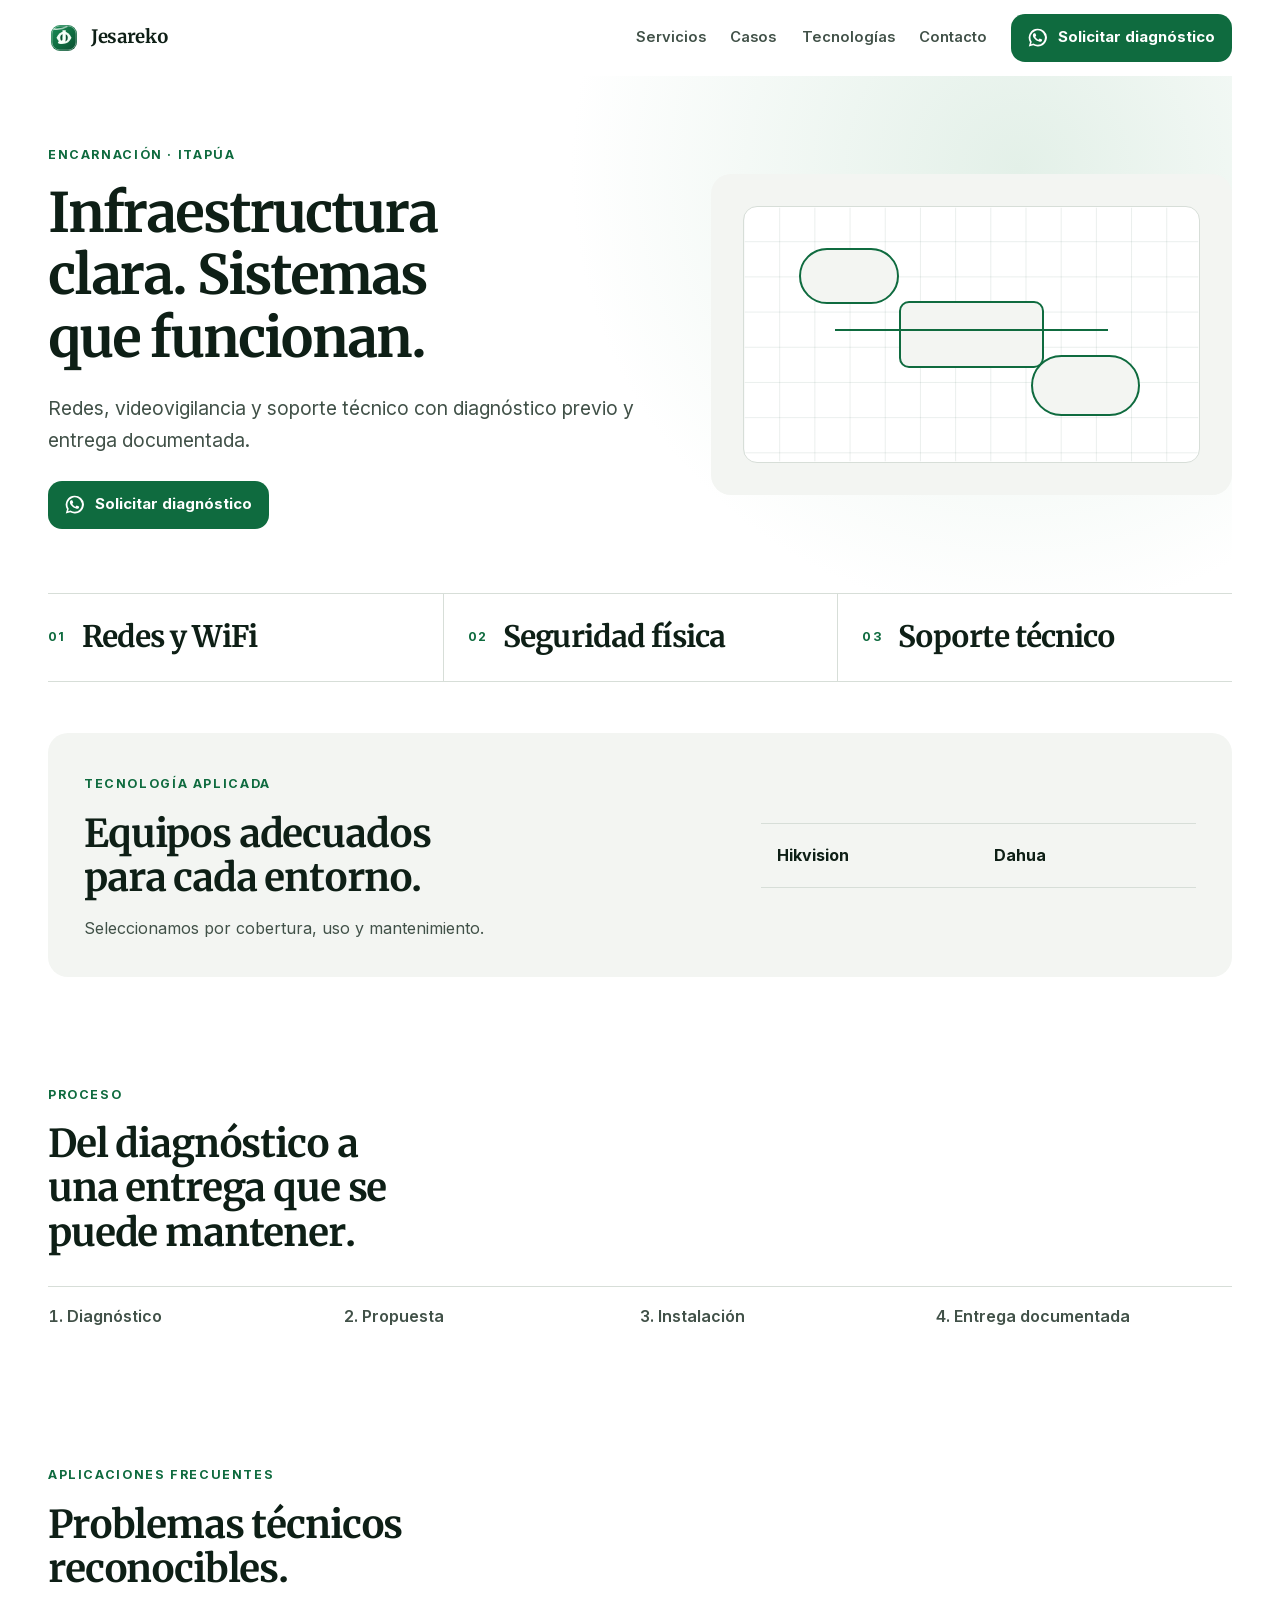
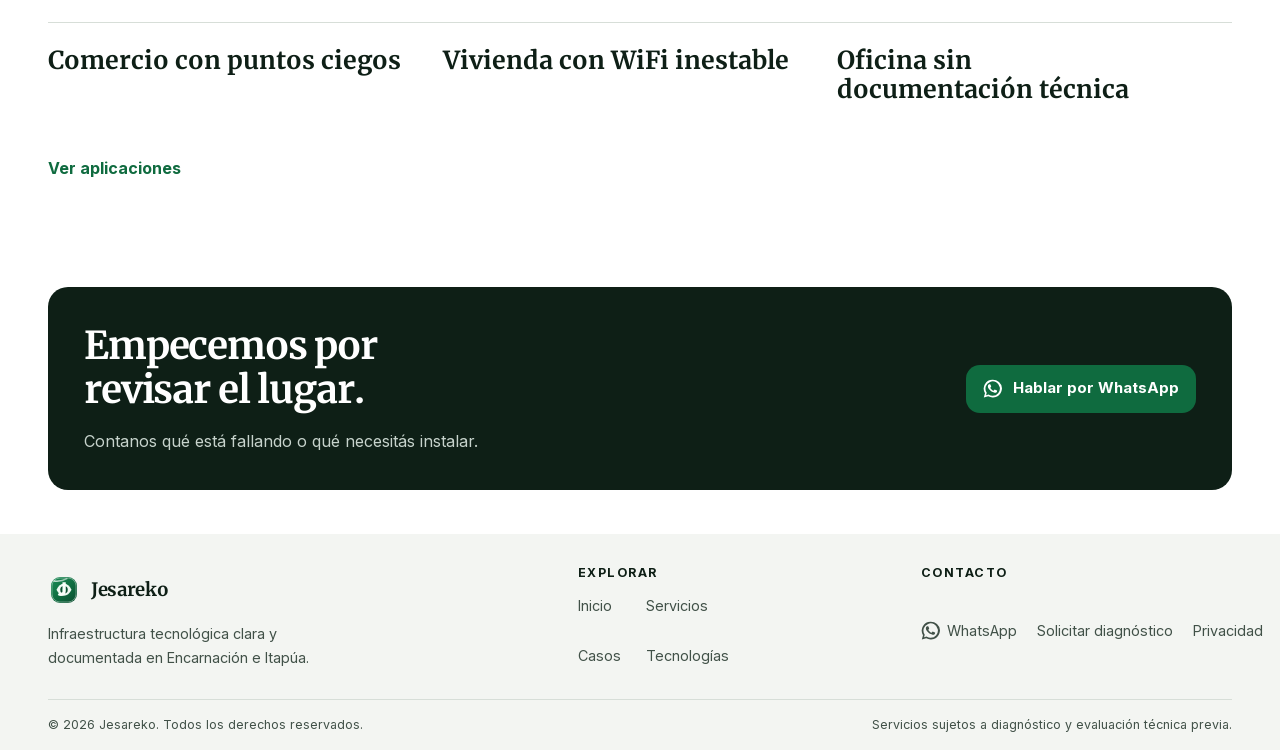
==== commit 9b7d763e: "Act1111" ====
--- a/public/index.html
+++ b/public/index.html
@@ -118,7 +118,11 @@
   <main id="mainContent">
     <section class="hero editorial-grid" id="hero">
       <div class="hero__copy"><p class="eyebrow">Encarnación · Itapúa</p><h1>Infraestructura clara. Sistemas que funcionan.</h1><p>Redes, videovigilancia y soporte técnico con diagnóstico previo y entrega documentada.</p><a class="btn btn--primary" href="https://wa.me/595971141032?text=Hola%20Jesareko%2C%20quiero%20solicitar%20un%20diagn%C3%B3stico%20t%C3%A9cnico." target="_blank" rel="noopener noreferrer"><svg class="icon" aria-hidden="true"><use href="#icon-whatsapp"></use></svg><span>Solicitar diagnóstico</span></a></div>
-      <figure class="hero__media"><img src="assets/img/brands/dahua-camera-lineup.webp" alt="Gama de cámaras de videovigilancia Dahua" width="1600" height="659"></figure>
+      <figure class="hero__media hero__media--system" aria-label="Esquema propio de infraestructura conectada">
+        <div class="system-visual system-visual--hero" aria-hidden="true">
+          <span></span><span></span><span></span><span></span>
+        </div>
+      </figure>
     </section>
     <section class="service-row" id="areas">
       <a class="service-row__item" href="/servicios#redes"><span>01</span><h2>Redes y WiFi</h2></a>
--- a/public/assets/css/styles.css
+++ b/public/assets/css/styles.css
@@ -107,6 +107,11 @@
   box-shadow: 0 0 0 6px var(--color-brand-dark);
 }
 
+a:active,
+button:active {
+  opacity: .88;
+}
+
 h1,
 h2,
 h3,
@@ -303,6 +308,10 @@
   transform: translateY(-2px);
 }
 
+.btn:active {
+  transform: translateY(0);
+}
+
 .btn--primary {
   background: var(--color-brand);
   color: var(--color-paper);
@@ -361,6 +370,12 @@
   background: var(--color-canvas);
 }
 
+.hero__media--system {
+  display: grid;
+  place-items: center;
+  padding: clamp(1.2rem, 4vw, 2rem);
+}
+
 .hero__media img {
   width: 100%;
   height: auto;
@@ -610,12 +625,15 @@
 }
 
 .product-editorial__media {
-  display: grid;
-  place-items: center;
-  aspect-ratio: 4 / 3;
+  display: flex;
+  align-items: center;
+  justify-content: center;
+  order: 2;
+  height: clamp(13rem, 58vw, 20rem);
   min-width: 0;
   margin: 0;
   padding: clamp(1rem, 4vw, 2.5rem);
+  overflow: hidden;
   border-radius: var(--radius-lg);
   background: var(--color-canvas);
 }
@@ -628,15 +646,90 @@
   object-fit: contain;
 }
 
-.product-editorial__media--alarm {
+.system-visual {
+  position: relative;
+  width: min(100%, 28rem);
   aspect-ratio: 16 / 9;
-}
-
-.product-editorial__media--alarm img {
-  max-height: 15rem;
+  border: 1px solid var(--color-line);
+  border-radius: var(--radius-md);
+  background:
+    linear-gradient(90deg, rgba(26, 75, 54, .09) 1px, transparent 1px),
+    linear-gradient(0deg, rgba(26, 75, 54, .09) 1px, transparent 1px),
+    var(--color-paper);
+  background-size: 2.2rem 2.2rem;
+  box-shadow: inset 0 0 0 1px rgba(255, 255, 255, .72);
+}
+
+.system-visual span {
+  position: absolute;
+  display: block;
+  border: 2px solid var(--color-brand);
+  background: var(--color-canvas);
+}
+
+.system-visual--hero {
+  width: min(100%, 42rem);
+}
+
+.system-visual--hero span:nth-child(1) {
+  inset: 16% auto auto 12%;
+  width: 22%;
+  height: 22%;
+  border-radius: 999px;
+}
+
+.system-visual--hero span:nth-child(2) {
+  inset: auto 13% 18% auto;
+  width: 24%;
+  height: 24%;
+  border-radius: 999px;
+}
+
+.system-visual--hero span:nth-child(3) {
+  inset: 37% 34% auto 34%;
+  height: 26%;
+  border-radius: var(--radius-sm);
+}
+
+.system-visual--hero span:nth-child(4) {
+  inset: 48% 20% auto 20%;
+  height: 2px;
+  border-width: 0;
+  background: var(--color-brand);
+}
+
+.system-visual--camera span:nth-child(1),
+.system-visual--alarm span:nth-child(1),
+.system-visual--access span:nth-child(1),
+.system-visual--integrated span:nth-child(1) {
+  inset: 23% auto auto 18%;
+  width: 32%;
+  height: 26%;
+  border-radius: var(--radius-sm);
+}
+
+.system-visual--camera span:nth-child(2),
+.system-visual--alarm span:nth-child(2),
+.system-visual--access span:nth-child(2),
+.system-visual--integrated span:nth-child(2) {
+  inset: 37% 17% auto auto;
+  width: 26%;
+  height: 26%;
+  border-radius: 999px;
+}
+
+.system-visual--camera span:nth-child(3),
+.system-visual--alarm span:nth-child(3),
+.system-visual--access span:nth-child(3),
+.system-visual--integrated span:nth-child(3) {
+  inset: auto 22% 20% 22%;
+  height: 2px;
+  border-width: 0;
+  background: var(--color-brand);
 }
 
 .product-editorial__copy {
+  order: 1;
   min-width: 0;
 }
 
@@ -761,6 +854,7 @@
   min-height: 3rem;
 }
 
+.external-contact-note,
 .no-js-fallback {
   margin: 0;
   color: var(--color-ink-soft);
@@ -944,6 +1038,7 @@
   }
 
   .product-editorial__media img,
+  .system-visual,
   .hero__media img {
     transition: transform .35s ease;
   }
@@ -956,6 +1051,7 @@
   }
 
   .product-editorial:hover .product-editorial__media img,
+  .product-editorial:hover .system-visual,
   .hero__media:hover img {
     transform: scale(1.018);
   }
@@ -1010,20 +1106,6 @@
 }
 
 @media (min-width: 48rem) {
-  .product-editorial {
-    grid-template-columns: minmax(0, 1.08fr) minmax(0, .92fr);
-  }
-
-  .product-editorial:nth-child(even) .product-editorial__media {
-    grid-column: 2;
-    grid-row: 1;
-  }
-
-  .product-editorial:nth-child(even) .product-editorial__copy {
-    grid-column: 1;
-    grid-row: 1;
-  }
-
   .case-study {
     grid-template-columns: minmax(9rem, .34fr) minmax(0, 1fr);
   }
@@ -1076,6 +1158,32 @@
     grid-column: 2;
     grid-row: 1 / span 2;
     margin-block-start: 0;
+  }
+}
+
+@media (min-width: 52.01rem) {
+  .product-editorial {
+    grid-template-columns: repeat(2, minmax(0, 1fr));
+  }
+
+  .product-editorial__media {
+    grid-column: 1;
+    grid-row: 1;
+  }
+
+  .product-editorial__copy {
+    grid-column: 2;
+    grid-row: 1;
+  }
+
+  .product-editorial:nth-child(even) .product-editorial__media {
+    grid-column: 2;
+    grid-row: 1;
+  }
+
+  .product-editorial:nth-child(even) .product-editorial__copy {
+    grid-column: 1;
+    grid-row: 1;
   }
 }
 
@@ -1207,13 +1315,7 @@
   }
 
   .product-editorial__media {
-    max-height: 22rem;
     padding: 2rem;
-  }
-
-  .product-editorial__media--alarm {
-    max-height: 22rem;
-    padding-block: 1.5rem;
   }
 
   .diagnostic-cta {
--- a/public/assets/css/styles.css
+++ b/public/assets/css/styles.css
@@ -107,6 +107,11 @@
   box-shadow: 0 0 0 6px var(--color-brand-dark);
 }
 
+a:active,
+button:active {
+  opacity: .88;
+}
+
 h1,
 h2,
 h3,
@@ -303,6 +308,10 @@
   transform: translateY(-2px);
 }
 
+.btn:active {
+  transform: translateY(0);
+}
+
 .btn--primary {
   background: var(--color-brand);
   color: var(--color-paper);
@@ -361,6 +370,12 @@
   background: var(--color-canvas);
 }
 
+.hero__media--system {
+  display: grid;
+  place-items: center;
+  padding: clamp(1.2rem, 4vw, 2rem);
+}
+
 .hero__media img {
   width: 100%;
   height: auto;
@@ -610,12 +625,15 @@
 }
 
 .product-editorial__media {
-  display: grid;
-  place-items: center;
-  aspect-ratio: 4 / 3;
+  display: flex;
+  align-items: center;
+  justify-content: center;
+  order: 2;
+  height: clamp(13rem, 58vw, 20rem);
   min-width: 0;
   margin: 0;
   padding: clamp(1rem, 4vw, 2.5rem);
+  overflow: hidden;
   border-radius: var(--radius-lg);
   background: var(--color-canvas);
 }
@@ -628,15 +646,90 @@
   object-fit: contain;
 }
 
-.product-editorial__media--alarm {
+.system-visual {
+  position: relative;
+  width: min(100%, 28rem);
   aspect-ratio: 16 / 9;
-}
-
-.product-editorial__media--alarm img {
-  max-height: 15rem;
+  border: 1px solid var(--color-line);
+  border-radius: var(--radius-md);
+  background:
+    linear-gradient(90deg, rgba(26, 75, 54, .09) 1px, transparent 1px),
+    linear-gradient(0deg, rgba(26, 75, 54, .09) 1px, transparent 1px),
+    var(--color-paper);
+  background-size: 2.2rem 2.2rem;
+  box-shadow: inset 0 0 0 1px rgba(255, 255, 255, .72);
+}
+
+.system-visual span {
+  position: absolute;
+  display: block;
+  border: 2px solid var(--color-brand);
+  background: var(--color-canvas);
+}
+
+.system-visual--hero {
+  width: min(100%, 42rem);
+}
+
+.system-visual--hero span:nth-child(1) {
+  inset: 16% auto auto 12%;
+  width: 22%;
+  height: 22%;
+  border-radius: 999px;
+}
+
+.system-visual--hero span:nth-child(2) {
+  inset: auto 13% 18% auto;
+  width: 24%;
+  height: 24%;
+  border-radius: 999px;
+}
+
+.system-visual--hero span:nth-child(3) {
+  inset: 37% 34% auto 34%;
+  height: 26%;
+  border-radius: var(--radius-sm);
+}
+
+.system-visual--hero span:nth-child(4) {
+  inset: 48% 20% auto 20%;
+  height: 2px;
+  border-width: 0;
+  background: var(--color-brand);
+}
+
+.system-visual--camera span:nth-child(1),
+.system-visual--alarm span:nth-child(1),
+.system-visual--access span:nth-child(1),
+.system-visual--integrated span:nth-child(1) {
+  inset: 23% auto auto 18%;
+  width: 32%;
+  height: 26%;
+  border-radius: var(--radius-sm);
+}
+
+.system-visual--camera span:nth-child(2),
+.system-visual--alarm span:nth-child(2),
+.system-visual--access span:nth-child(2),
+.system-visual--integrated span:nth-child(2) {
+  inset: 37% 17% auto auto;
+  width: 26%;
+  height: 26%;
+  border-radius: 999px;
+}
+
+.system-visual--camera span:nth-child(3),
+.system-visual--alarm span:nth-child(3),
+.system-visual--access span:nth-child(3),
+.system-visual--integrated span:nth-child(3) {
+  inset: auto 22% 20% 22%;
+  height: 2px;
+  border-width: 0;
+  background: var(--color-brand);
 }
 
 .product-editorial__copy {
+  order: 1;
   min-width: 0;
 }
 
@@ -761,6 +854,7 @@
   min-height: 3rem;
 }
 
+.external-contact-note,
 .no-js-fallback {
   margin: 0;
   color: var(--color-ink-soft);
@@ -944,6 +1038,7 @@
   }
 
   .product-editorial__media img,
+  .system-visual,
   .hero__media img {
     transition: transform .35s ease;
   }
@@ -956,6 +1051,7 @@
   }
 
   .product-editorial:hover .product-editorial__media img,
+  .product-editorial:hover .system-visual,
   .hero__media:hover img {
     transform: scale(1.018);
   }
@@ -1010,20 +1106,6 @@
 }
 
 @media (min-width: 48rem) {
-  .product-editorial {
-    grid-template-columns: minmax(0, 1.08fr) minmax(0, .92fr);
-  }
-
-  .product-editorial:nth-child(even) .product-editorial__media {
-    grid-column: 2;
-    grid-row: 1;
-  }
-
-  .product-editorial:nth-child(even) .product-editorial__copy {
-    grid-column: 1;
-    grid-row: 1;
-  }
-
   .case-study {
     grid-template-columns: minmax(9rem, .34fr) minmax(0, 1fr);
   }
@@ -1076,6 +1158,32 @@
     grid-column: 2;
     grid-row: 1 / span 2;
     margin-block-start: 0;
+  }
+}
+
+@media (min-width: 52.01rem) {
+  .product-editorial {
+    grid-template-columns: repeat(2, minmax(0, 1fr));
+  }
+
+  .product-editorial__media {
+    grid-column: 1;
+    grid-row: 1;
+  }
+
+  .product-editorial__copy {
+    grid-column: 2;
+    grid-row: 1;
+  }
+
+  .product-editorial:nth-child(even) .product-editorial__media {
+    grid-column: 2;
+    grid-row: 1;
+  }
+
+  .product-editorial:nth-child(even) .product-editorial__copy {
+    grid-column: 1;
+    grid-row: 1;
   }
 }
 
@@ -1207,13 +1315,7 @@
   }
 
   .product-editorial__media {
-    max-height: 22rem;
     padding: 2rem;
-  }
-
-  .product-editorial__media--alarm {
-    max-height: 22rem;
-    padding-block: 1.5rem;
   }
 
   .diagnostic-cta {
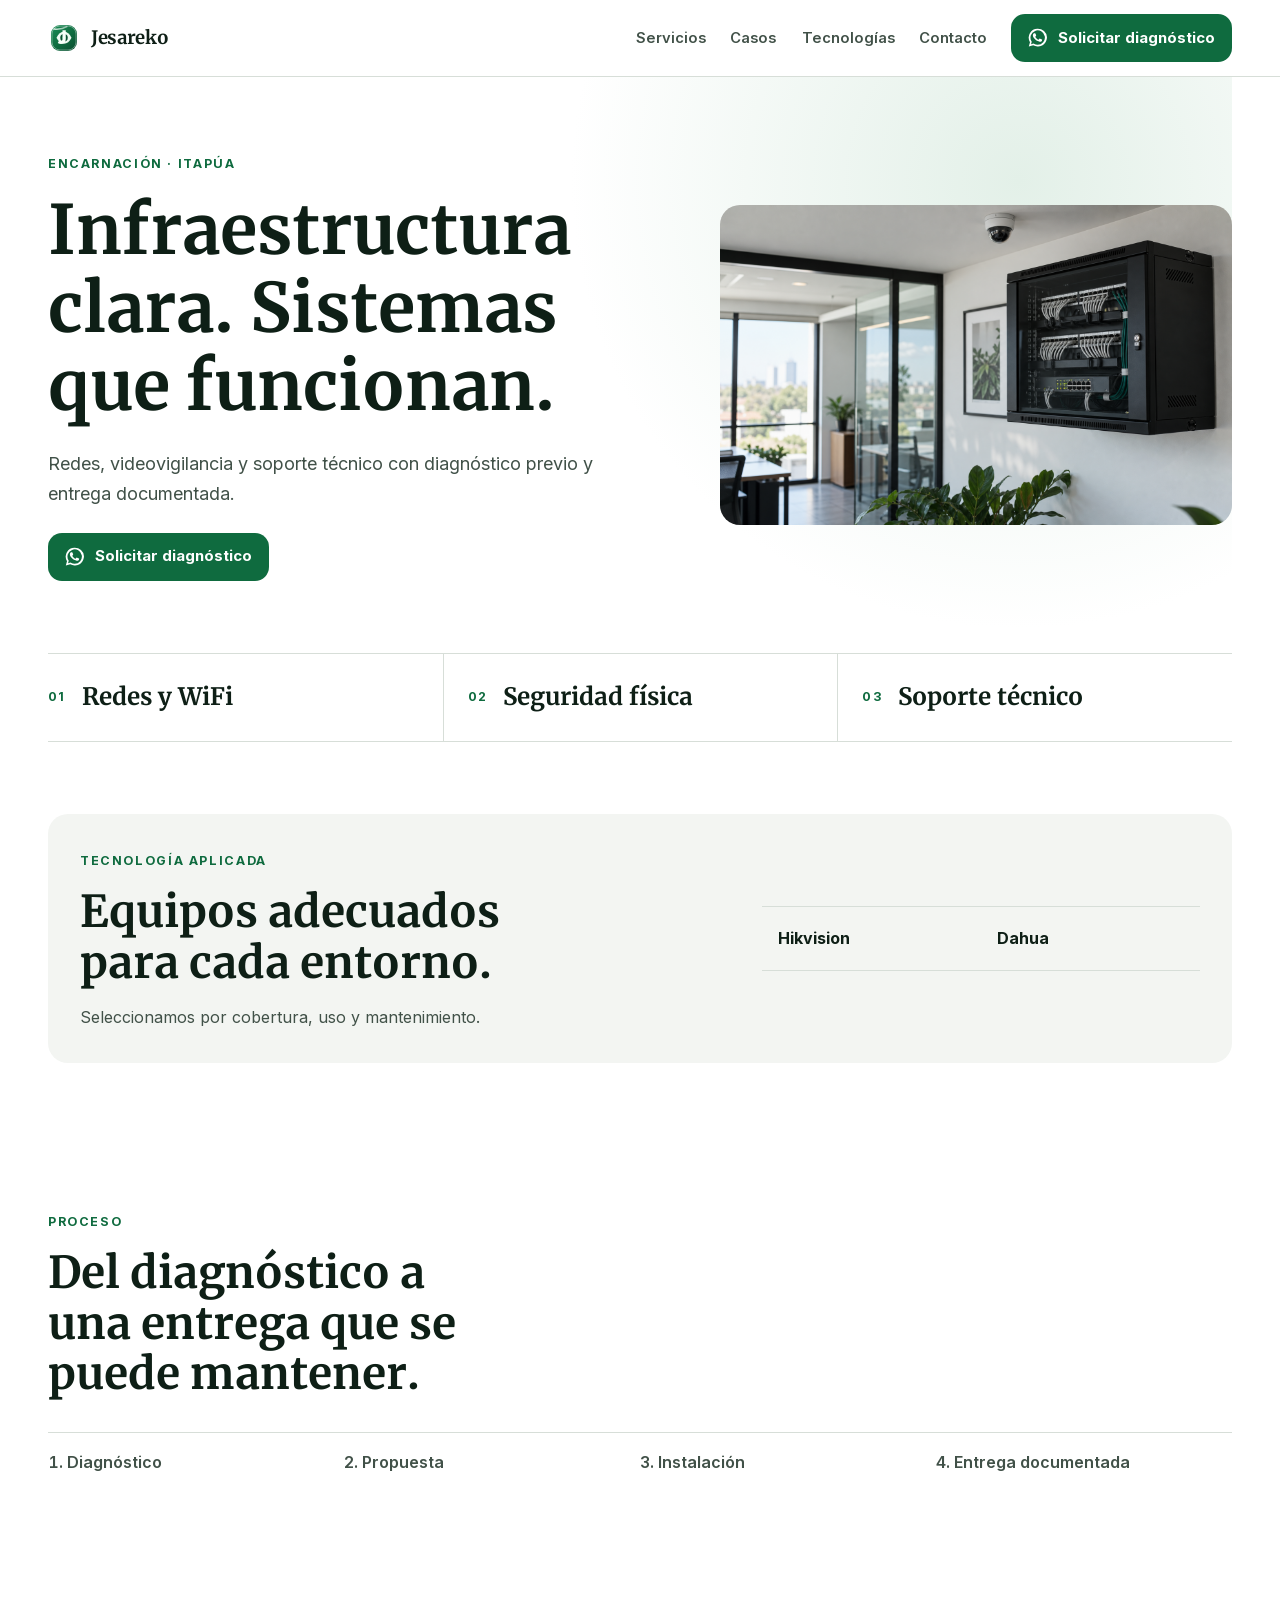
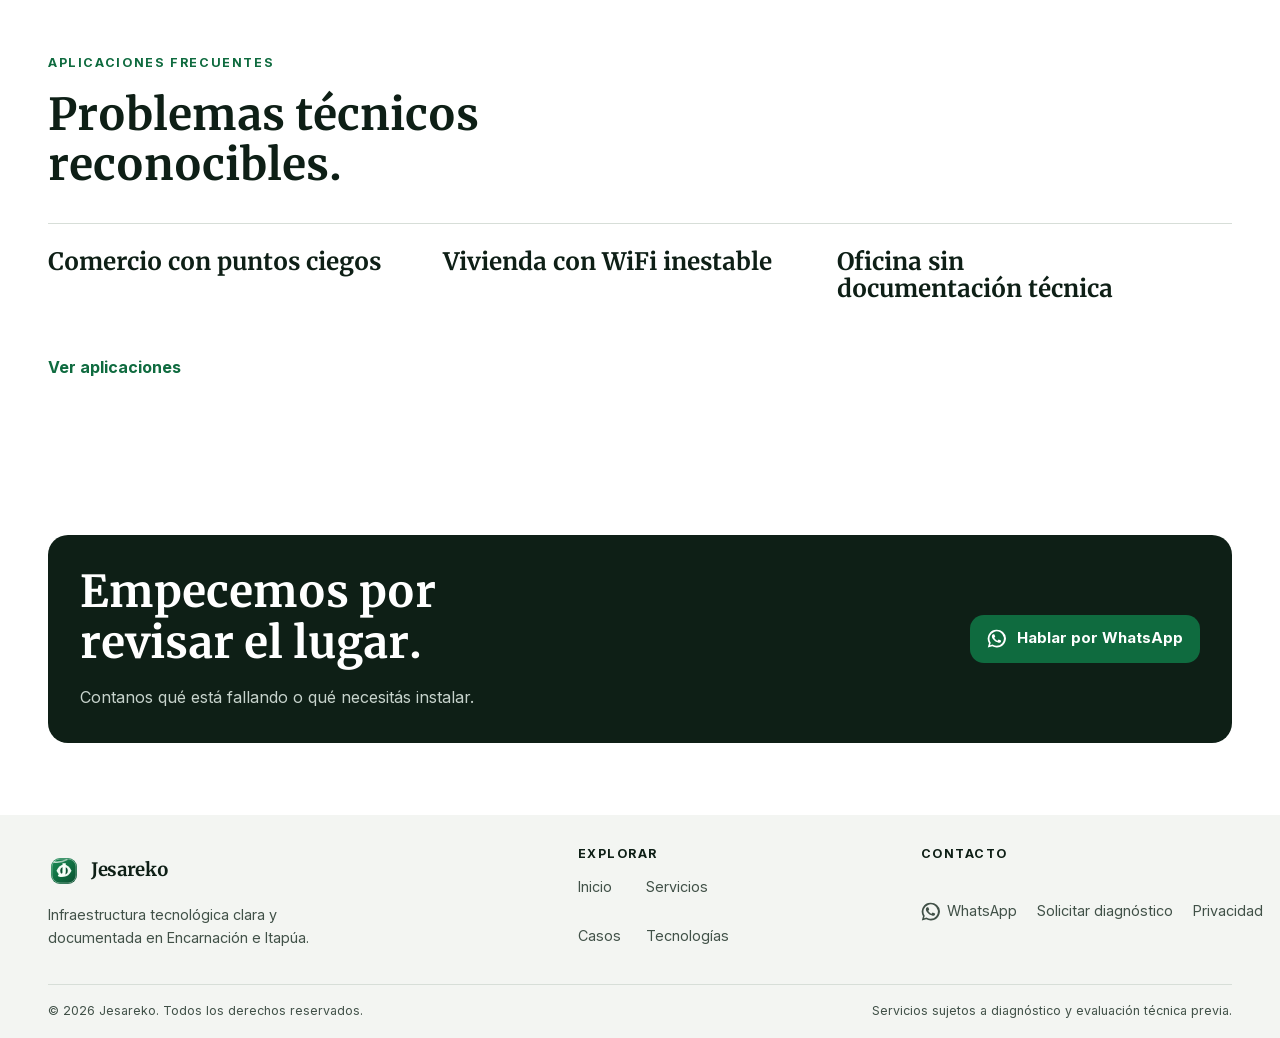
==== commit 7df2a319: "Img" ====
--- a/public/index.html
+++ b/public/index.html
@@ -118,10 +118,8 @@
   <main id="mainContent">
     <section class="hero editorial-grid" id="hero">
       <div class="hero__copy"><p class="eyebrow">Encarnación · Itapúa</p><h1>Infraestructura clara. Sistemas que funcionan.</h1><p>Redes, videovigilancia y soporte técnico con diagnóstico previo y entrega documentada.</p><a class="btn btn--primary" href="https://wa.me/595971141032?text=Hola%20Jesareko%2C%20quiero%20solicitar%20un%20diagn%C3%B3stico%20t%C3%A9cnico." target="_blank" rel="noopener noreferrer"><svg class="icon" aria-hidden="true"><use href="#icon-whatsapp"></use></svg><span>Solicitar diagnóstico</span></a></div>
-      <figure class="hero__media hero__media--system" aria-label="Esquema propio de infraestructura conectada">
-        <div class="system-visual system-visual--hero" aria-hidden="true">
-          <span></span><span></span><span></span><span></span>
-        </div>
+      <figure class="hero__media">
+        <img src="assets/img/hero-infrastructure-original.png" alt="Gabinete de red ordenado y camara de seguridad en una oficina" width="1600" height="1000" fetchpriority="high">
       </figure>
     </section>
     <section class="service-row" id="areas">
--- a/public/assets/css/styles.css
+++ b/public/assets/css/styles.css
@@ -1,22 +1,50 @@
 :root {
+  --color-focus: #0f6b3f;
+  --color-success: #0f6b3f;
+  --color-warning: #8a5b12;
+  --color-error: #8f2923;
+  --color-error-border: #aa342d;
   --color-ink: #0e1f16;
   --color-ink-soft: #415148;
   --color-brand: #0f6b3f;
   --color-brand-dark: #0a4529;
+  --color-brand-active: #07351f;
   --color-brand-soft: #e3f0e8;
   --color-paper: #ffffff;
   --color-canvas: #f3f5f2;
   --color-line: #d7ded8;
   --color-whatsapp: #25d366;
+  --font-display: "Merriweather", Georgia, serif;
+  --font-ui: "Inter", system-ui, sans-serif;
+  --font-size-label: .8125rem;
+  --font-size-body: 1rem;
+  --font-size-body-large: 1.125rem;
+  --font-size-h3: 1.35rem;
+  --font-size-h2: 2rem;
+  --font-size-h1: 2.75rem;
+  --line-height-tight: 1.15;
+  --line-height-body: 1.65;
+  --space-0: .25rem;
   --radius-sm: 10px;
   --radius-md: 14px;
   --radius-lg: 20px;
+  --border-width: 1px;
+  --control-height: 3rem;
+  --header-height: 4.75rem;
+  --container-max: 74rem;
+  --page-gutter: 1rem;
+  --section-space: 3.5rem;
+  --shadow-raised: 0 14px 34px rgba(14, 31, 22, .1);
+  --transition-fast: 160ms;
+  --transition-standard: 220ms;
+  --layer-content: 0;
+  --layer-header: 50;
+  --layer-skip-link: 100;
   --space-1: .5rem;
   --space-2: 1rem;
   --space-3: 1.5rem;
   --space-4: 2rem;
-  --space-5: clamp(3rem, 8vw, 7rem);
-  --container: 74rem;
+  --space-5: var(--section-space);
 }
 
 @font-face {
@@ -69,9 +97,9 @@
   margin: 0;
   background: var(--color-paper);
   color: var(--color-ink);
-  font-family: "Inter", system-ui, sans-serif;
-  font-size: 1rem;
-  line-height: 1.65;
+  font-family: var(--font-ui);
+  font-size: var(--font-size-body);
+  line-height: var(--line-height-body);
 }
 
 main,
@@ -82,7 +110,16 @@
 
 img, svg { display: block; max-width: 100%; }
 [hidden] { display: none !important; }
-.container { width: min(calc(100% - 2rem), var(--container)); margin-inline: auto; }
+.container,
+.hero,
+.service-row,
+.technology-proof,
+.process-section,
+.case-preview,
+.diagnostic-cta {
+  width: min(calc(100% - var(--page-gutter) - var(--page-gutter)), var(--container-max));
+  margin-inline: auto;
+}
 .editorial-grid { display: grid; grid-template-columns: minmax(0, 1.08fr) minmax(0, .92fr); }
 
 a {
@@ -102,9 +139,9 @@
 }
 
 :focus-visible {
-  outline: 3px solid var(--color-paper);
+  outline: 3px solid var(--color-focus);
   outline-offset: 3px;
-  box-shadow: 0 0 0 6px var(--color-brand-dark);
+  box-shadow: 0 0 0 3px var(--color-paper);
 }
 
 a:active,
@@ -125,33 +162,33 @@
 h3,
 h4 {
   color: var(--color-ink);
-  font-family: "Merriweather", Georgia, serif;
-  line-height: 1.15;
+  font-family: var(--font-display);
+  line-height: var(--line-height-tight);
   text-wrap: balance;
 }
 
 h1 {
   max-width: 19ch;
   margin-block-end: var(--space-3);
-  font-size: clamp(2.5rem, 6vw, 5rem);
-  letter-spacing: -.04em;
+  font-size: var(--font-size-h1);
+  letter-spacing: 0;
 }
 
 h2 {
   margin-block-end: var(--space-2);
-  font-size: clamp(2rem, 4vw, 3.35rem);
-  letter-spacing: -.03em;
+  font-size: var(--font-size-h2);
+  letter-spacing: 0;
 }
 
 h3 {
-  font-size: clamp(1.2rem, 2vw, 1.55rem);
+  font-size: var(--font-size-h3);
 }
 
 .skip-link {
   position: fixed;
   inset-block-start: var(--space-2);
   inset-inline-start: var(--space-2);
-  z-index: 100;
+  z-index: var(--layer-skip-link);
   padding: .75rem 1rem;
   border-radius: var(--radius-sm);
   background: var(--color-ink);
@@ -165,7 +202,7 @@
 }
 
 .section {
-  padding-block: var(--space-5);
+  padding-block: var(--section-space);
 }
 
 .section--light {
@@ -181,7 +218,7 @@
 .contact-copy p {
   max-width: 68ch;
   color: var(--color-ink-soft);
-  font-size: clamp(1.05rem, 1.6vw, 1.2rem);
+  font-size: var(--font-size-body-large);
 }
 
 .eyebrow {
@@ -195,16 +232,11 @@
 }
 
 .site-header {
-  position: sticky;
-  inset-block-start: 0;
-  z-index: 50;
-  border-block-end: 1px solid transparent;
-  background: color-mix(in srgb, var(--color-paper) 96%, transparent);
-  backdrop-filter: blur(16px);
-}
-
-.site-header.is-scrolled {
+  position: relative;
+  z-index: var(--layer-header);
   border-color: var(--color-line);
+  border-block-end: 1px solid var(--color-line);
+  background: var(--color-paper);
 }
 
 .site-nav {
@@ -212,16 +244,17 @@
   align-items: center;
   justify-content: space-between;
   gap: var(--space-3);
-  padding-block: .85rem;
+  min-height: var(--header-height);
+  padding-block: 0;
 }
 
 .brand-lockup {
   display: inline-flex;
   align-items: center;
   gap: .7rem;
-  min-height: 48px;
+  min-height: var(--control-height);
   color: var(--color-ink);
-  font-family: "Merriweather", Georgia, serif;
+  font-family: var(--font-display);
   font-size: 1.15rem;
   font-weight: 800;
   letter-spacing: -.02em;
@@ -241,8 +274,8 @@
 .nav-menu > a:not(.btn) {
   display: inline-flex;
   align-items: center;
-  min-width: 48px;
-  min-height: 48px;
+  min-width: var(--control-height);
+  min-height: var(--control-height);
   padding-block: .65rem;
   color: var(--color-ink-soft);
   font-size: .92rem;
@@ -260,8 +293,8 @@
   justify-content: center;
   flex-direction: column;
   gap: 5px;
-  min-width: 48px;
-  min-height: 48px;
+  min-width: var(--control-height);
+  min-height: var(--control-height);
   padding: .65rem;
   border: 1px solid var(--color-line);
   border-radius: var(--radius-sm);
@@ -272,7 +305,7 @@
 .nav-toggle span {
   width: 22px;
   border-block-start: 2px solid currentColor;
-  transition: transform .2s ease, opacity .2s ease;
+  transition: transform var(--transition-standard) ease, opacity var(--transition-standard) ease;
 }
 
 .nav-toggle.is-open span:nth-child(1) {
@@ -292,7 +325,7 @@
   align-items: center;
   justify-content: center;
   gap: .65rem;
-  min-height: 48px;
+  min-height: var(--control-height);
   padding: .7rem 1rem;
   border: 1px solid transparent;
   border-radius: var(--radius-md);
@@ -301,7 +334,7 @@
   line-height: 1.25;
   text-align: center;
   cursor: pointer;
-  transition: background-color .2s ease, border-color .2s ease, color .2s ease, transform .2s ease;
+  transition: background-color var(--transition-standard) ease, border-color var(--transition-standard) ease, color var(--transition-standard) ease, transform var(--transition-standard) ease;
 }
 
 .btn:hover {
@@ -319,6 +352,10 @@
 
 .btn--primary:hover {
   background: var(--color-brand-dark);
+}
+
+.btn--primary:active {
+  background: var(--color-brand-active);
 }
 
 .btn--secondary,
@@ -343,9 +380,7 @@
 .hero {
   align-items: center;
   gap: clamp(2rem, 6vw, 5rem);
-  width: min(calc(100% - 2rem), var(--container));
-  margin-inline: auto;
-  padding-block: clamp(3.5rem, 9vw, 8rem);
+  padding-block: var(--section-space);
   background:
     radial-gradient(circle at 82% 18%, var(--color-brand-soft), transparent 28rem),
     var(--color-paper);
@@ -359,36 +394,22 @@
   max-width: 38rem;
   margin-block-end: var(--space-3);
   color: var(--color-ink-soft);
-  font-size: clamp(1.05rem, 1.6vw, 1.2rem);
+  font-size: var(--font-size-body-large);
 }
 
 .hero__media {
   min-width: 0;
-  aspect-ratio: 1600 / 659;
+  aspect-ratio: 16 / 10;
   margin: 0;
   border-radius: var(--radius-lg);
   background: var(--color-canvas);
 }
 
-.hero__media--system {
-  display: grid;
-  place-items: center;
-  padding: clamp(1.2rem, 4vw, 2rem);
-}
-
 .hero__media img {
   width: 100%;
-  height: auto;
+  height: 100%;
+  object-fit: cover;
   border-radius: inherit;
-}
-
-.service-row,
-.technology-proof,
-.process-section,
-.case-preview,
-.diagnostic-cta {
-  width: min(calc(100% - 2rem), var(--container));
-  margin-inline: auto;
 }
 
 .service-row {
@@ -416,7 +437,7 @@
 
 .service-row__item h2 {
   margin: 0;
-  font-size: clamp(1.25rem, 3vw, 1.85rem);
+  font-size: var(--font-size-h3);
 }
 
 .technology-proof {
@@ -505,9 +526,8 @@
 
 .service-detail {
   gap: clamp(2rem, 6vw, 5rem);
-  padding-block: clamp(3rem, 7vw, 6rem);
+  padding-block: var(--section-space);
   border-block-start: 1px solid var(--color-line);
-  scroll-margin-top: 6rem;
 }
 
 .service-detail__intro {
@@ -574,7 +594,7 @@
   display: grid;
   grid-template-columns: minmax(0, 1fr);
   gap: clamp(1.5rem, 5vw, 4rem);
-  padding-block: clamp(2rem, 5vw, 4rem);
+  padding-block: var(--section-space);
   border-block-start: 1px solid var(--color-line);
 }
 
@@ -588,8 +608,8 @@
 }
 
 .case-study__media span {
-  font-family: "Merriweather", Georgia, serif;
-  font-size: clamp(2rem, 5vw, 4rem);
+  font-family: var(--font-display);
+  font-size: var(--font-size-h2);
   font-weight: 800;
   line-height: 1;
 }
@@ -620,7 +640,7 @@
   grid-template-columns: minmax(0, 1fr);
   align-items: center;
   gap: clamp(1.5rem, 5vw, 4rem);
-  padding-block: clamp(2rem, 6vw, 5rem);
+  padding-block: var(--section-space);
   border-block-start: 1px solid var(--color-line);
 }
 
@@ -632,100 +652,16 @@
   height: clamp(13rem, 58vw, 20rem);
   min-width: 0;
   margin: 0;
-  padding: clamp(1rem, 4vw, 2.5rem);
+  padding: 0;
   overflow: hidden;
   border-radius: var(--radius-lg);
   background: var(--color-canvas);
 }
 
 .product-editorial__media img {
-  width: auto;
-  max-width: 100%;
-  height: auto;
-  max-height: 100%;
-  object-fit: contain;
-}
-
-.system-visual {
-  position: relative;
-  width: min(100%, 28rem);
-  aspect-ratio: 16 / 9;
-  border: 1px solid var(--color-line);
-  border-radius: var(--radius-md);
-  background:
-    linear-gradient(90deg, rgba(26, 75, 54, .09) 1px, transparent 1px),
-    linear-gradient(0deg, rgba(26, 75, 54, .09) 1px, transparent 1px),
-    var(--color-paper);
-  background-size: 2.2rem 2.2rem;
-  box-shadow: inset 0 0 0 1px rgba(255, 255, 255, .72);
-}
-
-.system-visual span {
-  position: absolute;
-  display: block;
-  border: 2px solid var(--color-brand);
-  background: var(--color-canvas);
-}
-
-.system-visual--hero {
-  width: min(100%, 42rem);
-}
-
-.system-visual--hero span:nth-child(1) {
-  inset: 16% auto auto 12%;
-  width: 22%;
-  height: 22%;
-  border-radius: 999px;
-}
-
-.system-visual--hero span:nth-child(2) {
-  inset: auto 13% 18% auto;
-  width: 24%;
-  height: 24%;
-  border-radius: 999px;
-}
-
-.system-visual--hero span:nth-child(3) {
-  inset: 37% 34% auto 34%;
-  height: 26%;
-  border-radius: var(--radius-sm);
-}
-
-.system-visual--hero span:nth-child(4) {
-  inset: 48% 20% auto 20%;
-  height: 2px;
-  border-width: 0;
-  background: var(--color-brand);
-}
-
-.system-visual--camera span:nth-child(1),
-.system-visual--alarm span:nth-child(1),
-.system-visual--access span:nth-child(1),
-.system-visual--integrated span:nth-child(1) {
-  inset: 23% auto auto 18%;
-  width: 32%;
-  height: 26%;
-  border-radius: var(--radius-sm);
-}
-
-.system-visual--camera span:nth-child(2),
-.system-visual--alarm span:nth-child(2),
-.system-visual--access span:nth-child(2),
-.system-visual--integrated span:nth-child(2) {
-  inset: 37% 17% auto auto;
-  width: 26%;
-  height: 26%;
-  border-radius: 999px;
-}
-
-.system-visual--camera span:nth-child(3),
-.system-visual--alarm span:nth-child(3),
-.system-visual--access span:nth-child(3),
-.system-visual--integrated span:nth-child(3) {
-  inset: auto 22% 20% 22%;
-  height: 2px;
-  border-width: 0;
-  background: var(--color-brand);
+  width: 100%;
+  height: 100%;
+  object-fit: cover;
 }
 
 .product-editorial__copy {
@@ -797,7 +733,7 @@
 
 .contact-form,
 .contact-points {
-  border: 1px solid var(--color-line);
+  border: var(--border-width) solid var(--color-line);
   border-radius: var(--radius-lg);
   background: var(--color-paper);
 }
@@ -835,10 +771,6 @@
   align-items: start;
 }
 
-.contact-copy h1 {
-  font-size: clamp(2.4rem, 5vw, 4.2rem);
-}
-
 .contact-points {
   margin-block-start: var(--space-3);
   padding: var(--space-3);
@@ -887,7 +819,7 @@
 }
 
 .technology-capability h2 {
-  font-size: clamp(1.3rem, 3vw, 1.8rem);
+  font-size: var(--font-size-h3);
 }
 
 .technology-capability p:last-child {
@@ -904,7 +836,7 @@
 
 .form-field {
   display: grid;
-  gap: .45rem;
+  gap: var(--space-1);
 }
 
 .form-field--full,
@@ -914,32 +846,37 @@
 }
 
 .form-field label {
-  font-size: .88rem;
-  font-weight: 700;
-}
-
-.form-field input,
-.form-field select,
-.form-field textarea {
+  font-size: var(--font-size-label);
+  font-weight: 700;
+}
+
+.form-field :is(input, select, textarea) {
   width: 100%;
-  padding: .8rem .9rem;
-  border: 1px solid var(--color-line);
+  min-height: var(--control-height);
+  padding: .75rem .9rem;
+  border: var(--border-width) solid var(--color-line);
   border-radius: var(--radius-sm);
   background: var(--color-paper);
   color: var(--color-ink);
+  transition: border-color var(--transition-fast) ease, box-shadow var(--transition-fast) ease;
 }
 
 .form-field textarea {
+  min-height: 8rem;
   resize: vertical;
 }
 
-.is-invalid {
-  border-color: #aa342d !important;
+.form-field :is(input, select, textarea):hover {
+  border-color: var(--color-brand);
+}
+
+.form-field :is(input, select, textarea).is-invalid {
+  border-color: var(--color-error-border);
 }
 
 .error-message {
   min-height: 1.2em;
-  color: #8f2923;
+  color: var(--color-error);
 }
 
 .form-status {
@@ -961,7 +898,7 @@
 
 .footer-grid h2 {
   margin-block-end: var(--space-2);
-  font-family: "Inter", system-ui, sans-serif;
+  font-family: var(--font-ui);
   font-size: .78rem;
   letter-spacing: .12em;
   text-transform: uppercase;
@@ -1020,13 +957,10 @@
 }
 
 .js .reveal-item {
-  opacity: 0;
-  transform: translateY(.9rem);
-  transition: opacity .42s ease, transform .42s ease;
+  transition: transform var(--transition-standard) ease;
 }
 
 .js .reveal-item.is-revealed {
-  opacity: 1;
   transform: translateY(0);
 }
 
@@ -1034,24 +968,22 @@
   .product-editorial__media,
   .technology-capability,
   .case-study__media {
-    transition: border-color .25s ease, box-shadow .25s ease, transform .25s ease;
+    transition: border-color var(--transition-standard) ease, box-shadow var(--transition-standard) ease, transform var(--transition-standard) ease;
   }
 
   .product-editorial__media img,
-  .system-visual,
   .hero__media img {
-    transition: transform .35s ease;
+    transition: transform var(--transition-standard) ease;
   }
 
   .product-editorial:hover .product-editorial__media,
   .technology-capability:hover,
   .case-study:hover .case-study__media {
-    box-shadow: 0 14px 34px rgba(14, 31, 22, .1);
+    box-shadow: var(--shadow-raised);
     transform: translateY(-3px);
   }
 
   .product-editorial:hover .product-editorial__media img,
-  .product-editorial:hover .system-visual,
   .hero__media:hover img {
     transform: scale(1.018);
   }
@@ -1106,6 +1038,10 @@
 }
 
 @media (min-width: 48rem) {
+  :root {
+    --page-gutter: 1.5rem;
+  }
+
   .case-study {
     grid-template-columns: minmax(9rem, .34fr) minmax(0, 1fr);
   }
@@ -1278,57 +1214,53 @@
 
 @media (min-width: 64.01rem) {
   :root {
-    --space-5: clamp(2.75rem, 4vw, 4.5rem);
-  }
-
-  h1 {
-    font-size: clamp(3rem, 4.25vw, 4.25rem);
-  }
-
-  h2 {
-    font-size: clamp(2rem, 3vw, 2.8rem);
+    --page-gutter: 2rem;
+    --section-space: 4.5rem;
+    --font-size-h1: 4.25rem;
+    --font-size-h2: 2.75rem;
+    --font-size-h3: 1.5rem;
   }
 
   .hero {
-    gap: clamp(2rem, 4vw, 3.5rem);
-    padding-block: clamp(3rem, 5vw, 5rem);
+    gap: var(--space-5);
+    padding-block: var(--section-space);
   }
 
   .technology-proof {
     gap: var(--space-3);
-    padding: 2.25rem;
+    padding: var(--space-4);
   }
 
   .service-detail {
-    gap: 3rem;
-    padding-block: 3.5rem;
+    gap: var(--space-5);
+    padding-block: var(--section-space);
   }
 
   main .case-study {
-    gap: 3rem;
-    padding-block: 3rem;
+    gap: var(--space-5);
+    padding-block: var(--section-space);
   }
 
   .product-editorial {
-    gap: 3rem;
-    padding-block: 3.25rem;
+    gap: var(--space-5);
+    padding-block: var(--section-space);
   }
 
   .product-editorial__media {
-    padding: 2rem;
+    padding: var(--space-4);
   }
 
   .diagnostic-cta {
-    margin-block: 2.75rem;
-    padding: 2.25rem;
+    margin-block: var(--section-space);
+    padding: var(--space-4);
   }
 
   .site-footer {
-    padding-block-start: 2rem;
+    padding-block-start: var(--space-4);
   }
 
   .footer-grid {
-    gap: 2rem;
+    gap: var(--space-4);
   }
 
   .footer-grid > nav,
@@ -1348,8 +1280,8 @@
   }
 
   .footer-bottom {
-    margin-block-start: 1.25rem;
-    padding-block: .9rem;
+    margin-block-start: var(--space-3);
+    padding-block: var(--space-2);
   }
 }
 
--- a/public/assets/css/styles.css
+++ b/public/assets/css/styles.css
@@ -1,22 +1,50 @@
 :root {
+  --color-focus: #0f6b3f;
+  --color-success: #0f6b3f;
+  --color-warning: #8a5b12;
+  --color-error: #8f2923;
+  --color-error-border: #aa342d;
   --color-ink: #0e1f16;
   --color-ink-soft: #415148;
   --color-brand: #0f6b3f;
   --color-brand-dark: #0a4529;
+  --color-brand-active: #07351f;
   --color-brand-soft: #e3f0e8;
   --color-paper: #ffffff;
   --color-canvas: #f3f5f2;
   --color-line: #d7ded8;
   --color-whatsapp: #25d366;
+  --font-display: "Merriweather", Georgia, serif;
+  --font-ui: "Inter", system-ui, sans-serif;
+  --font-size-label: .8125rem;
+  --font-size-body: 1rem;
+  --font-size-body-large: 1.125rem;
+  --font-size-h3: 1.35rem;
+  --font-size-h2: 2rem;
+  --font-size-h1: 2.75rem;
+  --line-height-tight: 1.15;
+  --line-height-body: 1.65;
+  --space-0: .25rem;
   --radius-sm: 10px;
   --radius-md: 14px;
   --radius-lg: 20px;
+  --border-width: 1px;
+  --control-height: 3rem;
+  --header-height: 4.75rem;
+  --container-max: 74rem;
+  --page-gutter: 1rem;
+  --section-space: 3.5rem;
+  --shadow-raised: 0 14px 34px rgba(14, 31, 22, .1);
+  --transition-fast: 160ms;
+  --transition-standard: 220ms;
+  --layer-content: 0;
+  --layer-header: 50;
+  --layer-skip-link: 100;
   --space-1: .5rem;
   --space-2: 1rem;
   --space-3: 1.5rem;
   --space-4: 2rem;
-  --space-5: clamp(3rem, 8vw, 7rem);
-  --container: 74rem;
+  --space-5: var(--section-space);
 }
 
 @font-face {
@@ -69,9 +97,9 @@
   margin: 0;
   background: var(--color-paper);
   color: var(--color-ink);
-  font-family: "Inter", system-ui, sans-serif;
-  font-size: 1rem;
-  line-height: 1.65;
+  font-family: var(--font-ui);
+  font-size: var(--font-size-body);
+  line-height: var(--line-height-body);
 }
 
 main,
@@ -82,7 +110,16 @@
 
 img, svg { display: block; max-width: 100%; }
 [hidden] { display: none !important; }
-.container { width: min(calc(100% - 2rem), var(--container)); margin-inline: auto; }
+.container,
+.hero,
+.service-row,
+.technology-proof,
+.process-section,
+.case-preview,
+.diagnostic-cta {
+  width: min(calc(100% - var(--page-gutter) - var(--page-gutter)), var(--container-max));
+  margin-inline: auto;
+}
 .editorial-grid { display: grid; grid-template-columns: minmax(0, 1.08fr) minmax(0, .92fr); }
 
 a {
@@ -102,9 +139,9 @@
 }
 
 :focus-visible {
-  outline: 3px solid var(--color-paper);
+  outline: 3px solid var(--color-focus);
   outline-offset: 3px;
-  box-shadow: 0 0 0 6px var(--color-brand-dark);
+  box-shadow: 0 0 0 3px var(--color-paper);
 }
 
 a:active,
@@ -125,33 +162,33 @@
 h3,
 h4 {
   color: var(--color-ink);
-  font-family: "Merriweather", Georgia, serif;
-  line-height: 1.15;
+  font-family: var(--font-display);
+  line-height: var(--line-height-tight);
   text-wrap: balance;
 }
 
 h1 {
   max-width: 19ch;
   margin-block-end: var(--space-3);
-  font-size: clamp(2.5rem, 6vw, 5rem);
-  letter-spacing: -.04em;
+  font-size: var(--font-size-h1);
+  letter-spacing: 0;
 }
 
 h2 {
   margin-block-end: var(--space-2);
-  font-size: clamp(2rem, 4vw, 3.35rem);
-  letter-spacing: -.03em;
+  font-size: var(--font-size-h2);
+  letter-spacing: 0;
 }
 
 h3 {
-  font-size: clamp(1.2rem, 2vw, 1.55rem);
+  font-size: var(--font-size-h3);
 }
 
 .skip-link {
   position: fixed;
   inset-block-start: var(--space-2);
   inset-inline-start: var(--space-2);
-  z-index: 100;
+  z-index: var(--layer-skip-link);
   padding: .75rem 1rem;
   border-radius: var(--radius-sm);
   background: var(--color-ink);
@@ -165,7 +202,7 @@
 }
 
 .section {
-  padding-block: var(--space-5);
+  padding-block: var(--section-space);
 }
 
 .section--light {
@@ -181,7 +218,7 @@
 .contact-copy p {
   max-width: 68ch;
   color: var(--color-ink-soft);
-  font-size: clamp(1.05rem, 1.6vw, 1.2rem);
+  font-size: var(--font-size-body-large);
 }
 
 .eyebrow {
@@ -195,16 +232,11 @@
 }
 
 .site-header {
-  position: sticky;
-  inset-block-start: 0;
-  z-index: 50;
-  border-block-end: 1px solid transparent;
-  background: color-mix(in srgb, var(--color-paper) 96%, transparent);
-  backdrop-filter: blur(16px);
-}
-
-.site-header.is-scrolled {
+  position: relative;
+  z-index: var(--layer-header);
   border-color: var(--color-line);
+  border-block-end: 1px solid var(--color-line);
+  background: var(--color-paper);
 }
 
 .site-nav {
@@ -212,16 +244,17 @@
   align-items: center;
   justify-content: space-between;
   gap: var(--space-3);
-  padding-block: .85rem;
+  min-height: var(--header-height);
+  padding-block: 0;
 }
 
 .brand-lockup {
   display: inline-flex;
   align-items: center;
   gap: .7rem;
-  min-height: 48px;
+  min-height: var(--control-height);
   color: var(--color-ink);
-  font-family: "Merriweather", Georgia, serif;
+  font-family: var(--font-display);
   font-size: 1.15rem;
   font-weight: 800;
   letter-spacing: -.02em;
@@ -241,8 +274,8 @@
 .nav-menu > a:not(.btn) {
   display: inline-flex;
   align-items: center;
-  min-width: 48px;
-  min-height: 48px;
+  min-width: var(--control-height);
+  min-height: var(--control-height);
   padding-block: .65rem;
   color: var(--color-ink-soft);
   font-size: .92rem;
@@ -260,8 +293,8 @@
   justify-content: center;
   flex-direction: column;
   gap: 5px;
-  min-width: 48px;
-  min-height: 48px;
+  min-width: var(--control-height);
+  min-height: var(--control-height);
   padding: .65rem;
   border: 1px solid var(--color-line);
   border-radius: var(--radius-sm);
@@ -272,7 +305,7 @@
 .nav-toggle span {
   width: 22px;
   border-block-start: 2px solid currentColor;
-  transition: transform .2s ease, opacity .2s ease;
+  transition: transform var(--transition-standard) ease, opacity var(--transition-standard) ease;
 }
 
 .nav-toggle.is-open span:nth-child(1) {
@@ -292,7 +325,7 @@
   align-items: center;
   justify-content: center;
   gap: .65rem;
-  min-height: 48px;
+  min-height: var(--control-height);
   padding: .7rem 1rem;
   border: 1px solid transparent;
   border-radius: var(--radius-md);
@@ -301,7 +334,7 @@
   line-height: 1.25;
   text-align: center;
   cursor: pointer;
-  transition: background-color .2s ease, border-color .2s ease, color .2s ease, transform .2s ease;
+  transition: background-color var(--transition-standard) ease, border-color var(--transition-standard) ease, color var(--transition-standard) ease, transform var(--transition-standard) ease;
 }
 
 .btn:hover {
@@ -319,6 +352,10 @@
 
 .btn--primary:hover {
   background: var(--color-brand-dark);
+}
+
+.btn--primary:active {
+  background: var(--color-brand-active);
 }
 
 .btn--secondary,
@@ -343,9 +380,7 @@
 .hero {
   align-items: center;
   gap: clamp(2rem, 6vw, 5rem);
-  width: min(calc(100% - 2rem), var(--container));
-  margin-inline: auto;
-  padding-block: clamp(3.5rem, 9vw, 8rem);
+  padding-block: var(--section-space);
   background:
     radial-gradient(circle at 82% 18%, var(--color-brand-soft), transparent 28rem),
     var(--color-paper);
@@ -359,36 +394,22 @@
   max-width: 38rem;
   margin-block-end: var(--space-3);
   color: var(--color-ink-soft);
-  font-size: clamp(1.05rem, 1.6vw, 1.2rem);
+  font-size: var(--font-size-body-large);
 }
 
 .hero__media {
   min-width: 0;
-  aspect-ratio: 1600 / 659;
+  aspect-ratio: 16 / 10;
   margin: 0;
   border-radius: var(--radius-lg);
   background: var(--color-canvas);
 }
 
-.hero__media--system {
-  display: grid;
-  place-items: center;
-  padding: clamp(1.2rem, 4vw, 2rem);
-}
-
 .hero__media img {
   width: 100%;
-  height: auto;
+  height: 100%;
+  object-fit: cover;
   border-radius: inherit;
-}
-
-.service-row,
-.technology-proof,
-.process-section,
-.case-preview,
-.diagnostic-cta {
-  width: min(calc(100% - 2rem), var(--container));
-  margin-inline: auto;
 }
 
 .service-row {
@@ -416,7 +437,7 @@
 
 .service-row__item h2 {
   margin: 0;
-  font-size: clamp(1.25rem, 3vw, 1.85rem);
+  font-size: var(--font-size-h3);
 }
 
 .technology-proof {
@@ -505,9 +526,8 @@
 
 .service-detail {
   gap: clamp(2rem, 6vw, 5rem);
-  padding-block: clamp(3rem, 7vw, 6rem);
+  padding-block: var(--section-space);
   border-block-start: 1px solid var(--color-line);
-  scroll-margin-top: 6rem;
 }
 
 .service-detail__intro {
@@ -574,7 +594,7 @@
   display: grid;
   grid-template-columns: minmax(0, 1fr);
   gap: clamp(1.5rem, 5vw, 4rem);
-  padding-block: clamp(2rem, 5vw, 4rem);
+  padding-block: var(--section-space);
   border-block-start: 1px solid var(--color-line);
 }
 
@@ -588,8 +608,8 @@
 }
 
 .case-study__media span {
-  font-family: "Merriweather", Georgia, serif;
-  font-size: clamp(2rem, 5vw, 4rem);
+  font-family: var(--font-display);
+  font-size: var(--font-size-h2);
   font-weight: 800;
   line-height: 1;
 }
@@ -620,7 +640,7 @@
   grid-template-columns: minmax(0, 1fr);
   align-items: center;
   gap: clamp(1.5rem, 5vw, 4rem);
-  padding-block: clamp(2rem, 6vw, 5rem);
+  padding-block: var(--section-space);
   border-block-start: 1px solid var(--color-line);
 }
 
@@ -632,100 +652,16 @@
   height: clamp(13rem, 58vw, 20rem);
   min-width: 0;
   margin: 0;
-  padding: clamp(1rem, 4vw, 2.5rem);
+  padding: 0;
   overflow: hidden;
   border-radius: var(--radius-lg);
   background: var(--color-canvas);
 }
 
 .product-editorial__media img {
-  width: auto;
-  max-width: 100%;
-  height: auto;
-  max-height: 100%;
-  object-fit: contain;
-}
-
-.system-visual {
-  position: relative;
-  width: min(100%, 28rem);
-  aspect-ratio: 16 / 9;
-  border: 1px solid var(--color-line);
-  border-radius: var(--radius-md);
-  background:
-    linear-gradient(90deg, rgba(26, 75, 54, .09) 1px, transparent 1px),
-    linear-gradient(0deg, rgba(26, 75, 54, .09) 1px, transparent 1px),
-    var(--color-paper);
-  background-size: 2.2rem 2.2rem;
-  box-shadow: inset 0 0 0 1px rgba(255, 255, 255, .72);
-}
-
-.system-visual span {
-  position: absolute;
-  display: block;
-  border: 2px solid var(--color-brand);
-  background: var(--color-canvas);
-}
-
-.system-visual--hero {
-  width: min(100%, 42rem);
-}
-
-.system-visual--hero span:nth-child(1) {
-  inset: 16% auto auto 12%;
-  width: 22%;
-  height: 22%;
-  border-radius: 999px;
-}
-
-.system-visual--hero span:nth-child(2) {
-  inset: auto 13% 18% auto;
-  width: 24%;
-  height: 24%;
-  border-radius: 999px;
-}
-
-.system-visual--hero span:nth-child(3) {
-  inset: 37% 34% auto 34%;
-  height: 26%;
-  border-radius: var(--radius-sm);
-}
-
-.system-visual--hero span:nth-child(4) {
-  inset: 48% 20% auto 20%;
-  height: 2px;
-  border-width: 0;
-  background: var(--color-brand);
-}
-
-.system-visual--camera span:nth-child(1),
-.system-visual--alarm span:nth-child(1),
-.system-visual--access span:nth-child(1),
-.system-visual--integrated span:nth-child(1) {
-  inset: 23% auto auto 18%;
-  width: 32%;
-  height: 26%;
-  border-radius: var(--radius-sm);
-}
-
-.system-visual--camera span:nth-child(2),
-.system-visual--alarm span:nth-child(2),
-.system-visual--access span:nth-child(2),
-.system-visual--integrated span:nth-child(2) {
-  inset: 37% 17% auto auto;
-  width: 26%;
-  height: 26%;
-  border-radius: 999px;
-}
-
-.system-visual--camera span:nth-child(3),
-.system-visual--alarm span:nth-child(3),
-.system-visual--access span:nth-child(3),
-.system-visual--integrated span:nth-child(3) {
-  inset: auto 22% 20% 22%;
-  height: 2px;
-  border-width: 0;
-  background: var(--color-brand);
+  width: 100%;
+  height: 100%;
+  object-fit: cover;
 }
 
 .product-editorial__copy {
@@ -797,7 +733,7 @@
 
 .contact-form,
 .contact-points {
-  border: 1px solid var(--color-line);
+  border: var(--border-width) solid var(--color-line);
   border-radius: var(--radius-lg);
   background: var(--color-paper);
 }
@@ -835,10 +771,6 @@
   align-items: start;
 }
 
-.contact-copy h1 {
-  font-size: clamp(2.4rem, 5vw, 4.2rem);
-}
-
 .contact-points {
   margin-block-start: var(--space-3);
   padding: var(--space-3);
@@ -887,7 +819,7 @@
 }
 
 .technology-capability h2 {
-  font-size: clamp(1.3rem, 3vw, 1.8rem);
+  font-size: var(--font-size-h3);
 }
 
 .technology-capability p:last-child {
@@ -904,7 +836,7 @@
 
 .form-field {
   display: grid;
-  gap: .45rem;
+  gap: var(--space-1);
 }
 
 .form-field--full,
@@ -914,32 +846,37 @@
 }
 
 .form-field label {
-  font-size: .88rem;
-  font-weight: 700;
-}
-
-.form-field input,
-.form-field select,
-.form-field textarea {
+  font-size: var(--font-size-label);
+  font-weight: 700;
+}
+
+.form-field :is(input, select, textarea) {
   width: 100%;
-  padding: .8rem .9rem;
-  border: 1px solid var(--color-line);
+  min-height: var(--control-height);
+  padding: .75rem .9rem;
+  border: var(--border-width) solid var(--color-line);
   border-radius: var(--radius-sm);
   background: var(--color-paper);
   color: var(--color-ink);
+  transition: border-color var(--transition-fast) ease, box-shadow var(--transition-fast) ease;
 }
 
 .form-field textarea {
+  min-height: 8rem;
   resize: vertical;
 }
 
-.is-invalid {
-  border-color: #aa342d !important;
+.form-field :is(input, select, textarea):hover {
+  border-color: var(--color-brand);
+}
+
+.form-field :is(input, select, textarea).is-invalid {
+  border-color: var(--color-error-border);
 }
 
 .error-message {
   min-height: 1.2em;
-  color: #8f2923;
+  color: var(--color-error);
 }
 
 .form-status {
@@ -961,7 +898,7 @@
 
 .footer-grid h2 {
   margin-block-end: var(--space-2);
-  font-family: "Inter", system-ui, sans-serif;
+  font-family: var(--font-ui);
   font-size: .78rem;
   letter-spacing: .12em;
   text-transform: uppercase;
@@ -1020,13 +957,10 @@
 }
 
 .js .reveal-item {
-  opacity: 0;
-  transform: translateY(.9rem);
-  transition: opacity .42s ease, transform .42s ease;
+  transition: transform var(--transition-standard) ease;
 }
 
 .js .reveal-item.is-revealed {
-  opacity: 1;
   transform: translateY(0);
 }
 
@@ -1034,24 +968,22 @@
   .product-editorial__media,
   .technology-capability,
   .case-study__media {
-    transition: border-color .25s ease, box-shadow .25s ease, transform .25s ease;
+    transition: border-color var(--transition-standard) ease, box-shadow var(--transition-standard) ease, transform var(--transition-standard) ease;
   }
 
   .product-editorial__media img,
-  .system-visual,
   .hero__media img {
-    transition: transform .35s ease;
+    transition: transform var(--transition-standard) ease;
   }
 
   .product-editorial:hover .product-editorial__media,
   .technology-capability:hover,
   .case-study:hover .case-study__media {
-    box-shadow: 0 14px 34px rgba(14, 31, 22, .1);
+    box-shadow: var(--shadow-raised);
     transform: translateY(-3px);
   }
 
   .product-editorial:hover .product-editorial__media img,
-  .product-editorial:hover .system-visual,
   .hero__media:hover img {
     transform: scale(1.018);
   }
@@ -1106,6 +1038,10 @@
 }
 
 @media (min-width: 48rem) {
+  :root {
+    --page-gutter: 1.5rem;
+  }
+
   .case-study {
     grid-template-columns: minmax(9rem, .34fr) minmax(0, 1fr);
   }
@@ -1278,57 +1214,53 @@
 
 @media (min-width: 64.01rem) {
   :root {
-    --space-5: clamp(2.75rem, 4vw, 4.5rem);
-  }
-
-  h1 {
-    font-size: clamp(3rem, 4.25vw, 4.25rem);
-  }
-
-  h2 {
-    font-size: clamp(2rem, 3vw, 2.8rem);
+    --page-gutter: 2rem;
+    --section-space: 4.5rem;
+    --font-size-h1: 4.25rem;
+    --font-size-h2: 2.75rem;
+    --font-size-h3: 1.5rem;
   }
 
   .hero {
-    gap: clamp(2rem, 4vw, 3.5rem);
-    padding-block: clamp(3rem, 5vw, 5rem);
+    gap: var(--space-5);
+    padding-block: var(--section-space);
   }
 
   .technology-proof {
     gap: var(--space-3);
-    padding: 2.25rem;
+    padding: var(--space-4);
   }
 
   .service-detail {
-    gap: 3rem;
-    padding-block: 3.5rem;
+    gap: var(--space-5);
+    padding-block: var(--section-space);
   }
 
   main .case-study {
-    gap: 3rem;
-    padding-block: 3rem;
+    gap: var(--space-5);
+    padding-block: var(--section-space);
   }
 
   .product-editorial {
-    gap: 3rem;
-    padding-block: 3.25rem;
+    gap: var(--space-5);
+    padding-block: var(--section-space);
   }
 
   .product-editorial__media {
-    padding: 2rem;
+    padding: var(--space-4);
   }
 
   .diagnostic-cta {
-    margin-block: 2.75rem;
-    padding: 2.25rem;
+    margin-block: var(--section-space);
+    padding: var(--space-4);
   }
 
   .site-footer {
-    padding-block-start: 2rem;
+    padding-block-start: var(--space-4);
   }
 
   .footer-grid {
-    gap: 2rem;
+    gap: var(--space-4);
   }
 
   .footer-grid > nav,
@@ -1348,8 +1280,8 @@
   }
 
   .footer-bottom {
-    margin-block-start: 1.25rem;
-    padding-block: .9rem;
+    margin-block-start: var(--space-3);
+    padding-block: var(--space-2);
   }
 }
 
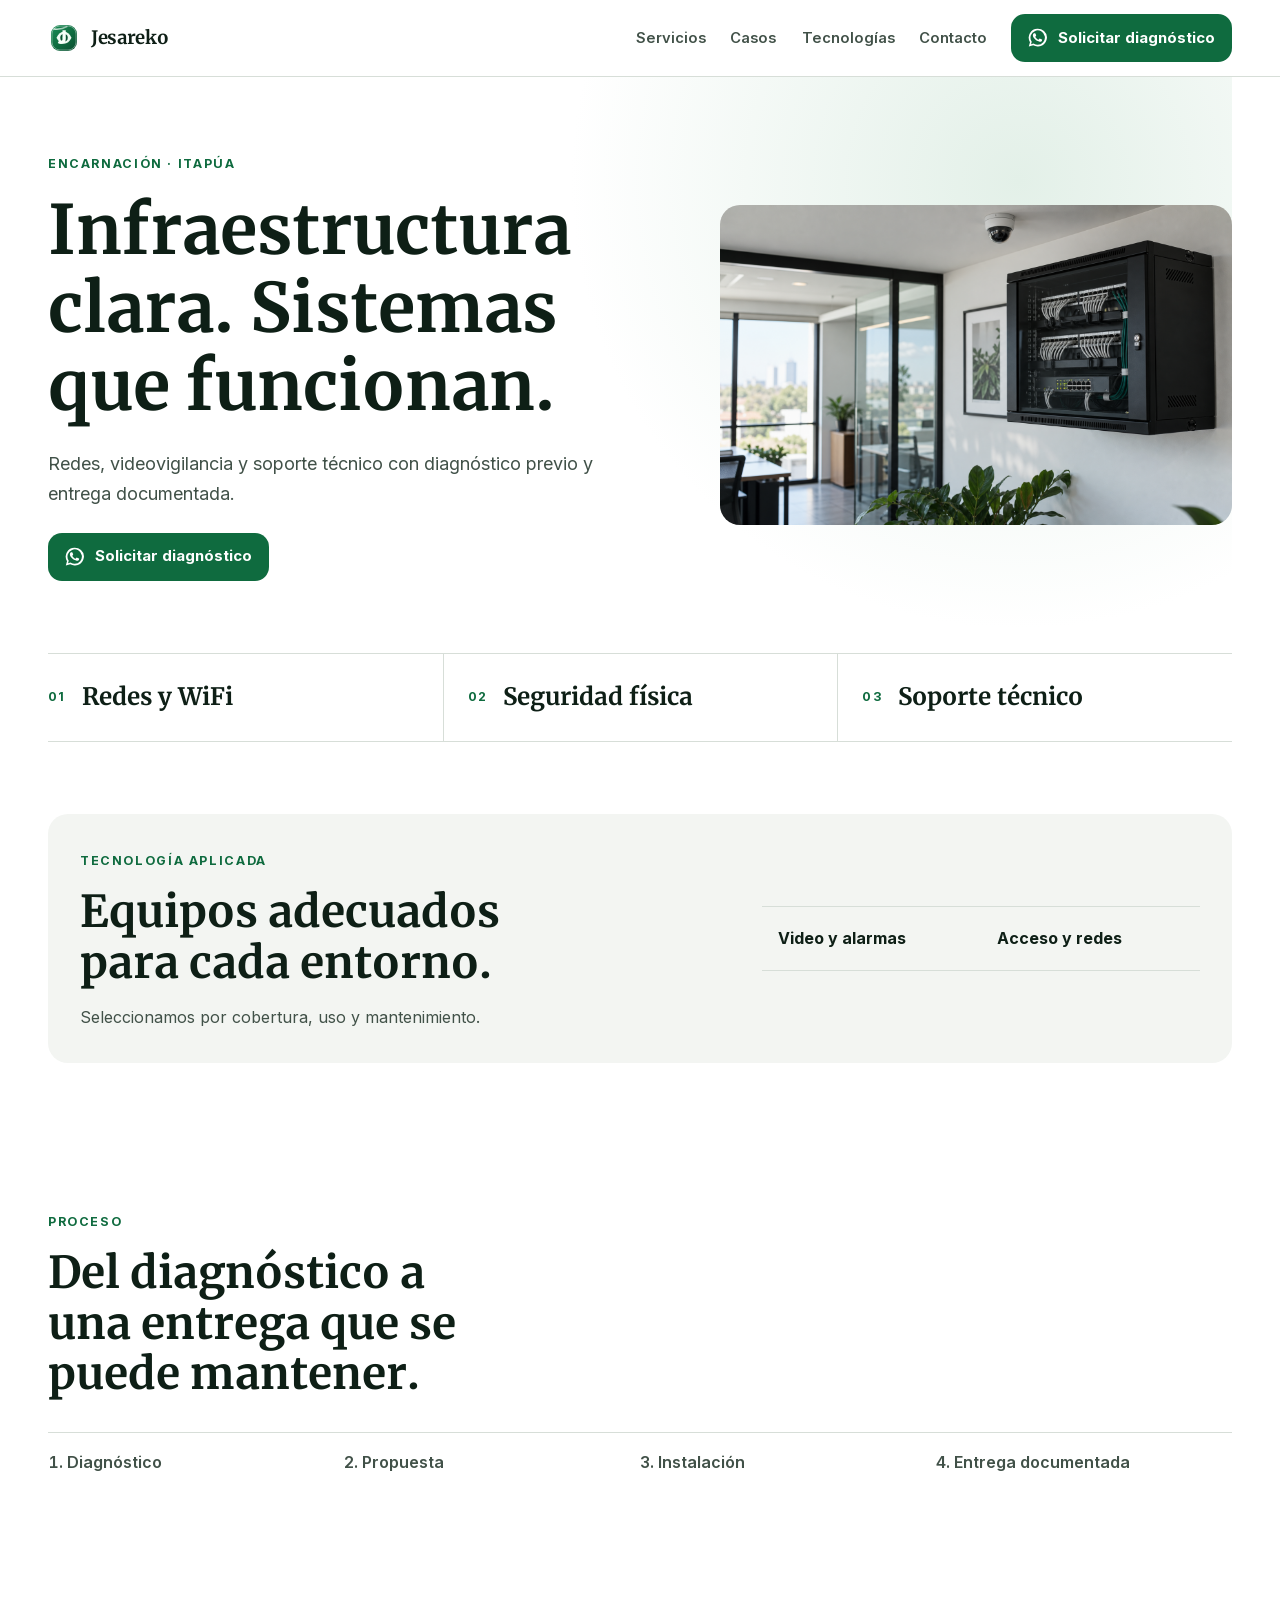
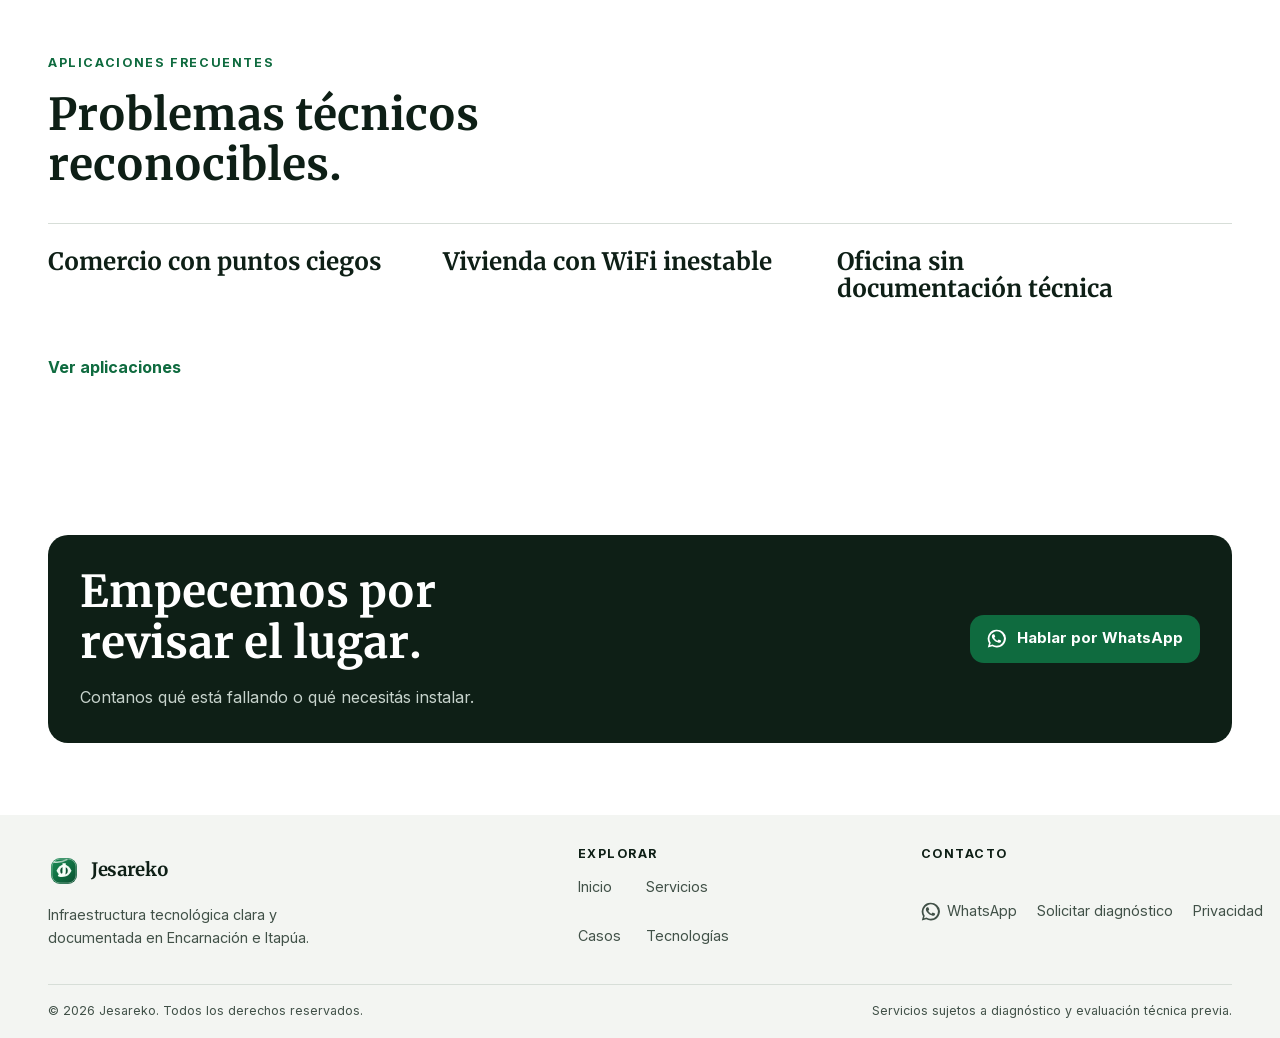
==== commit a4e22204: "Img2" ====
--- a/public/index.html
+++ b/public/index.html
@@ -127,7 +127,7 @@
       <a class="service-row__item" href="/servicios#seguridad"><span>02</span><h2>Seguridad física</h2></a>
       <a class="service-row__item" href="/servicios#soporte"><span>03</span><h2>Soporte técnico</h2></a>
     </section>
-    <section class="technology-proof" id="evidence"><div><p class="eyebrow">Tecnología aplicada</p><h2>Equipos adecuados para cada entorno.</h2><p>Seleccionamos por cobertura, uso y mantenimiento.</p></div><div class="brand-list"><span>Hikvision</span><span>Dahua</span></div></section>
+    <section class="technology-proof" id="evidence"><div><p class="eyebrow">Tecnología aplicada</p><h2>Equipos adecuados para cada entorno.</h2><p>Seleccionamos por cobertura, uso y mantenimiento.</p></div><div class="application-list"><span>Video y alarmas</span><span>Acceso y redes</span></div></section>
     <section class="process-section" id="process"><p class="eyebrow">Proceso</p><h2>Del diagnóstico a una entrega que se puede mantener.</h2><ol class="process-list"><li>Diagnóstico</li><li>Propuesta</li><li>Instalación</li><li>Entrega documentada</li></ol></section>
     <section class="case-preview" id="cases"><p class="eyebrow">Aplicaciones frecuentes</p><h2>Problemas técnicos reconocibles.</h2><div class="case-preview__grid"><article><h3>Comercio con puntos ciegos</h3></article><article><h3>Vivienda con WiFi inestable</h3></article><article><h3>Oficina sin documentación técnica</h3></article></div><a href="/casos">Ver aplicaciones</a></section>
     <section class="diagnostic-cta" id="diagnostic"><h2>Empecemos por revisar el lugar.</h2><p>Contanos qué está fallando o qué necesitás instalar.</p><a class="btn btn--primary" href="https://wa.me/595971141032?text=Hola%20Jesareko%2C%20quiero%20solicitar%20un%20diagn%C3%B3stico%20t%C3%A9cnico." target="_blank" rel="noopener noreferrer"><svg class="icon" aria-hidden="true"><use href="#icon-whatsapp"></use></svg><span>Hablar por WhatsApp</span></a></section>
--- a/public/assets/css/styles.css
+++ b/public/assets/css/styles.css
@@ -454,14 +454,14 @@
   color: var(--color-ink-soft);
 }
 
-.brand-list {
+.application-list {
   display: grid;
   grid-template-columns: repeat(2, minmax(0, 1fr));
   align-self: center;
   border-block-start: 1px solid var(--color-line);
 }
 
-.brand-list span {
+.application-list span {
   display: flex;
   align-items: center;
   min-width: 0;
@@ -684,7 +684,7 @@
   border-inline-start: 3px solid var(--color-brand);
 }
 
-.brand-wordmark {
+.application-kicker {
   display: inline-block;
   margin-block-end: var(--space-2);
   color: var(--color-brand);
@@ -811,19 +811,28 @@
 }
 
 .technology-capability {
+  display: grid;
+  grid-template-rows: auto auto 1fr;
   min-width: 0;
-  padding: var(--space-3);
+  overflow: hidden;
   border: 1px solid var(--color-line);
   border-radius: var(--radius-md);
   background: var(--color-canvas);
 }
 
+.technology-capability > img {
+  width: 100%;
+  aspect-ratio: 16 / 10;
+  object-fit: cover;
+}
+
 .technology-capability h2 {
+  margin: var(--space-3) var(--space-3) var(--space-1);
   font-size: var(--font-size-h3);
 }
 
-.technology-capability p:last-child {
-  margin-bottom: 0;
+.technology-capability p {
+  margin: 0 var(--space-3) var(--space-3);
   color: var(--color-ink-soft);
 }
 
@@ -1102,6 +1111,10 @@
     grid-template-columns: repeat(2, minmax(0, 1fr));
   }
 
+  .technology-capabilities {
+    grid-template-columns: repeat(2, minmax(0, 1fr));
+  }
+
   .product-editorial__media {
     grid-column: 1;
     grid-row: 1;
@@ -1246,10 +1259,6 @@
     padding-block: var(--section-space);
   }
 
-  .product-editorial__media {
-    padding: var(--space-4);
-  }
-
   .diagnostic-cta {
     margin-block: var(--section-space);
     padding: var(--space-4);
--- a/public/assets/css/styles.css
+++ b/public/assets/css/styles.css
@@ -454,14 +454,14 @@
   color: var(--color-ink-soft);
 }
 
-.brand-list {
+.application-list {
   display: grid;
   grid-template-columns: repeat(2, minmax(0, 1fr));
   align-self: center;
   border-block-start: 1px solid var(--color-line);
 }
 
-.brand-list span {
+.application-list span {
   display: flex;
   align-items: center;
   min-width: 0;
@@ -684,7 +684,7 @@
   border-inline-start: 3px solid var(--color-brand);
 }
 
-.brand-wordmark {
+.application-kicker {
   display: inline-block;
   margin-block-end: var(--space-2);
   color: var(--color-brand);
@@ -811,19 +811,28 @@
 }
 
 .technology-capability {
+  display: grid;
+  grid-template-rows: auto auto 1fr;
   min-width: 0;
-  padding: var(--space-3);
+  overflow: hidden;
   border: 1px solid var(--color-line);
   border-radius: var(--radius-md);
   background: var(--color-canvas);
 }
 
+.technology-capability > img {
+  width: 100%;
+  aspect-ratio: 16 / 10;
+  object-fit: cover;
+}
+
 .technology-capability h2 {
+  margin: var(--space-3) var(--space-3) var(--space-1);
   font-size: var(--font-size-h3);
 }
 
-.technology-capability p:last-child {
-  margin-bottom: 0;
+.technology-capability p {
+  margin: 0 var(--space-3) var(--space-3);
   color: var(--color-ink-soft);
 }
 
@@ -1102,6 +1111,10 @@
     grid-template-columns: repeat(2, minmax(0, 1fr));
   }
 
+  .technology-capabilities {
+    grid-template-columns: repeat(2, minmax(0, 1fr));
+  }
+
   .product-editorial__media {
     grid-column: 1;
     grid-row: 1;
@@ -1246,10 +1259,6 @@
     padding-block: var(--section-space);
   }
 
-  .product-editorial__media {
-    padding: var(--space-4);
-  }
-
   .diagnostic-cta {
     margin-block: var(--section-space);
     padding: var(--space-4);
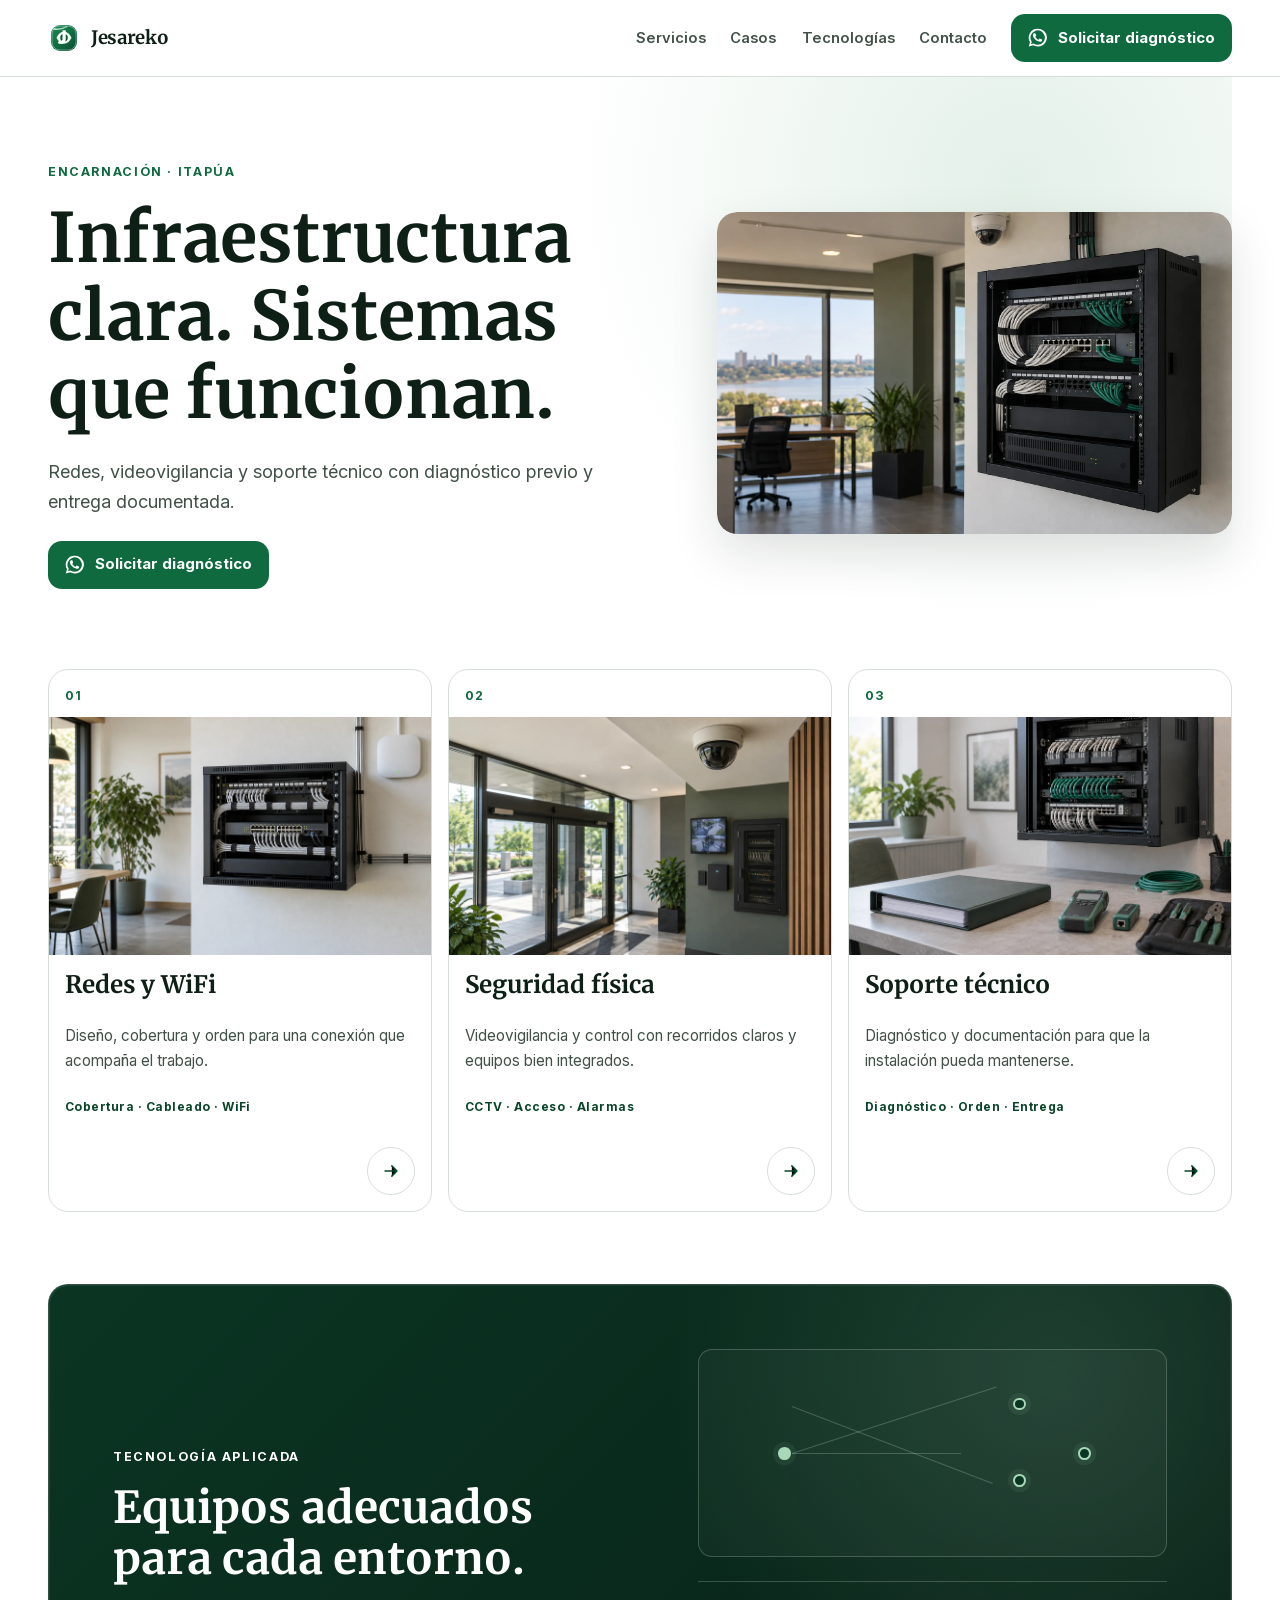
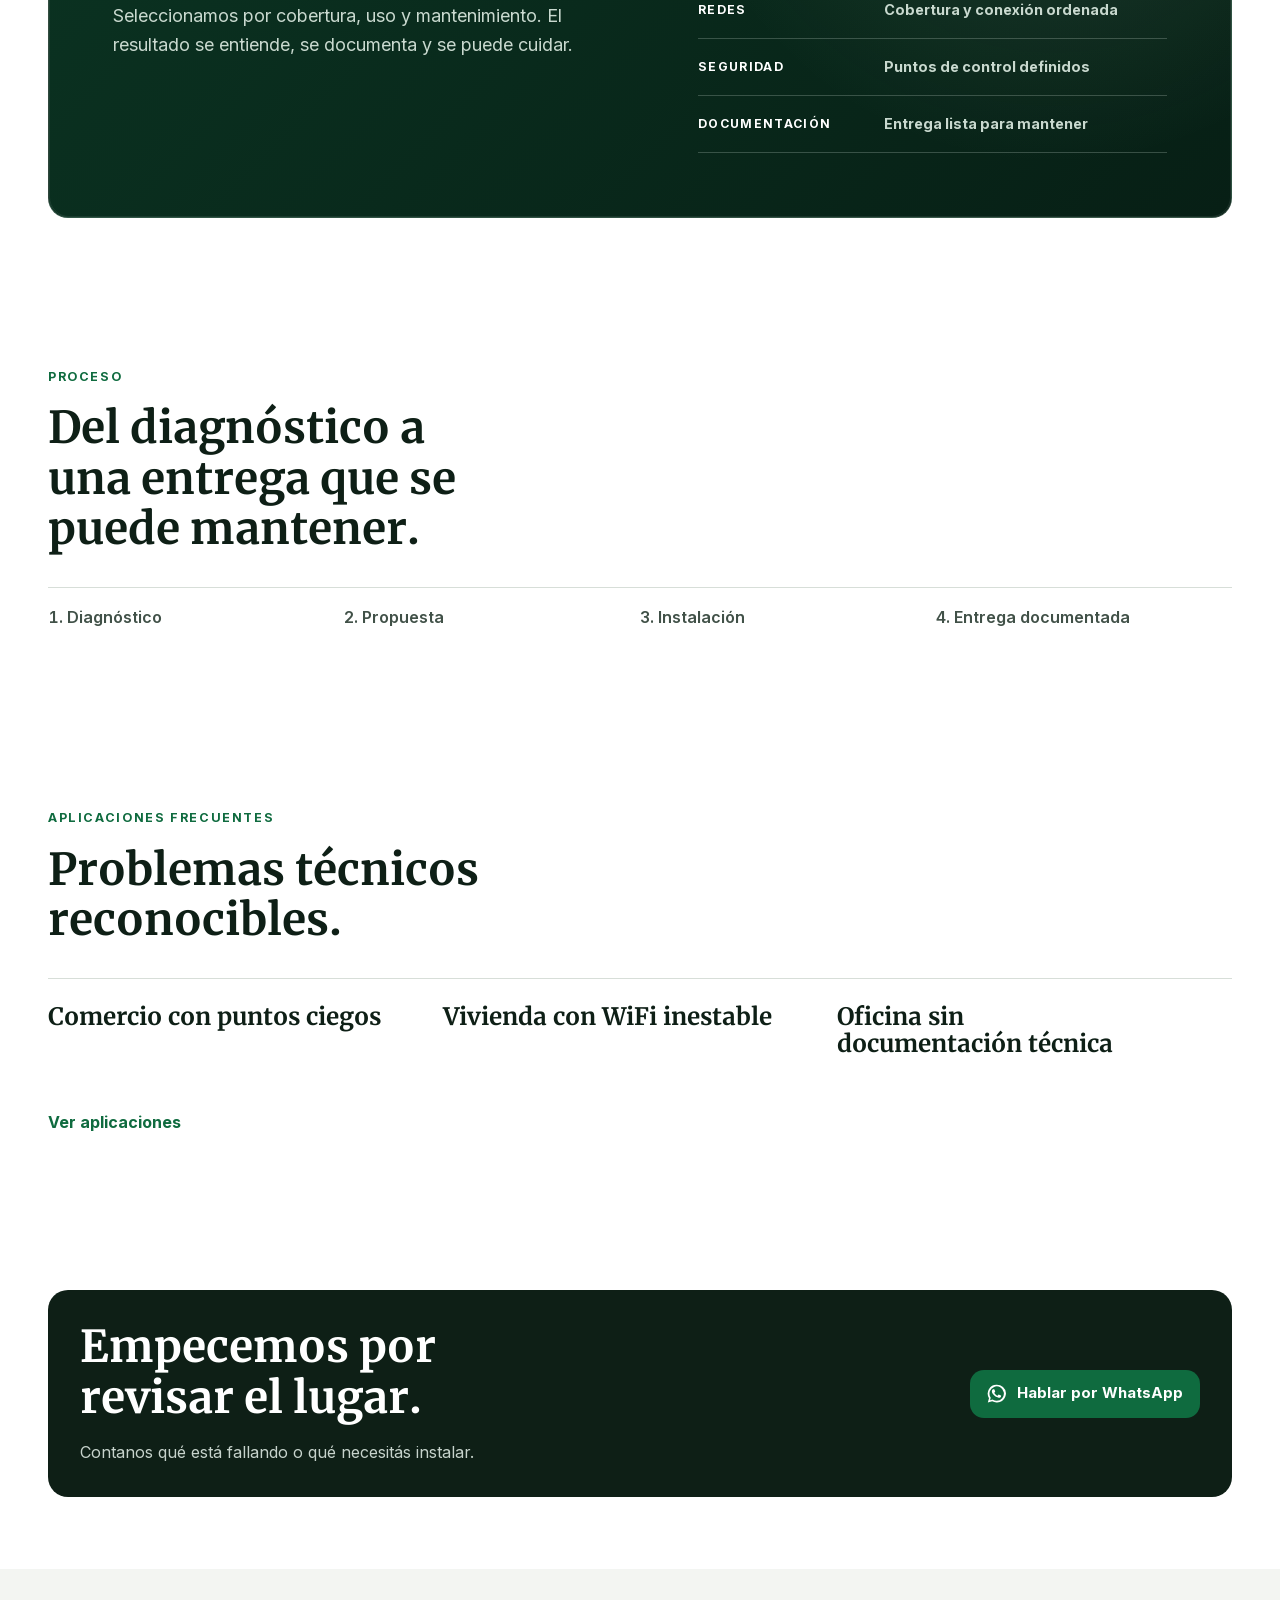
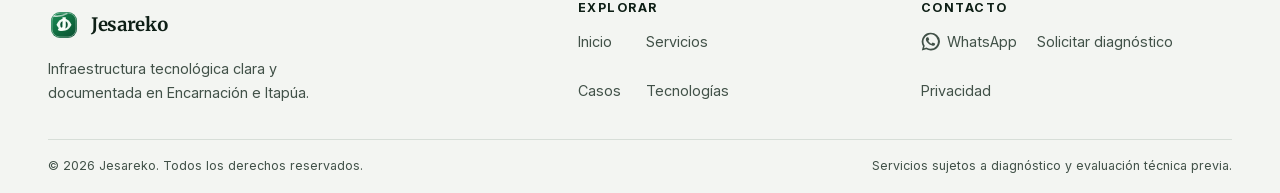
==== commit 9aff9b20: "Visual" ====
--- a/public/index.html
+++ b/public/index.html
@@ -1,5 +1,5 @@
 ﻿<!DOCTYPE html>
-<html lang="es">
+<html lang="es" class="js">
 <head>
   <meta charset="UTF-8">
   <meta name="viewport" content="width=device-width, initial-scale=1.0">
@@ -25,7 +25,7 @@
   <meta name="twitter:image" content="https://jesareko.com/assets/img/jesareko-social-card.png">
   <meta name="twitter:image:alt" content="Jesareko: redes WiFi, CCTV y soporte técnico en Encarnación">
   <link rel="icon" type="image/svg+xml" href="assets/img/jesareko-logo.svg?v=3">
-  
+  <noscript><style>.js .nav-toggle { display: none; } .js .nav-menu { display: flex; }</style></noscript>
   <link rel="preload" href="assets/css/styles.css" as="style">
   <link rel="stylesheet" href="assets/css/styles.css">
   <script type="application/ld+json">
@@ -115,19 +115,19 @@
     </nav>
   </header>
 
-  <main id="mainContent">
-    <section class="hero editorial-grid" id="hero">
+  <main id="mainContent" class="home-page">
+    <section class="hero editorial-grid home-hero" id="hero">
       <div class="hero__copy"><p class="eyebrow">Encarnación · Itapúa</p><h1>Infraestructura clara. Sistemas que funcionan.</h1><p>Redes, videovigilancia y soporte técnico con diagnóstico previo y entrega documentada.</p><a class="btn btn--primary" href="https://wa.me/595971141032?text=Hola%20Jesareko%2C%20quiero%20solicitar%20un%20diagn%C3%B3stico%20t%C3%A9cnico." target="_blank" rel="noopener noreferrer"><svg class="icon" aria-hidden="true"><use href="#icon-whatsapp"></use></svg><span>Solicitar diagnóstico</span></a></div>
-      <figure class="hero__media">
-        <img src="assets/img/hero-infrastructure-original.png" alt="Gabinete de red ordenado y camara de seguridad en una oficina" width="1600" height="1000" fetchpriority="high">
+      <figure class="hero__media home-hero__media">
+        <img src="assets/img/home-hero-infrastructure.webp" alt="Gabinete de red instalado junto a una cámara de seguridad en una oficina" width="1586" height="992" fetchpriority="high" decoding="async">
       </figure>
     </section>
-    <section class="service-row" id="areas">
-      <a class="service-row__item" href="/servicios#redes"><span>01</span><h2>Redes y WiFi</h2></a>
-      <a class="service-row__item" href="/servicios#seguridad"><span>02</span><h2>Seguridad física</h2></a>
-      <a class="service-row__item" href="/servicios#soporte"><span>03</span><h2>Soporte técnico</h2></a>
+    <section class="service-row home-services" id="areas" aria-label="Áreas principales">
+      <a class="service-row__item home-service-card" href="/servicios#redes"><span class="home-service-card__index">01</span><figure class="home-service-card__media"><img src="assets/img/home-service-networks.webp" alt="" width="1586" height="992" loading="lazy" decoding="async"></figure><div class="home-service-card__copy"><h2>Redes y WiFi</h2><p>Diseño, cobertura y orden para una conexión que acompaña el trabajo.</p><p class="home-service-card__tags">Cobertura · Cableado · WiFi</p></div><svg class="home-service-card__arrow" aria-hidden="true" viewBox="0 0 24 24"><path d="M5 12h13M13 6l6 6-6 6"></path></svg></a>
+      <a class="service-row__item home-service-card" href="/servicios#seguridad"><span class="home-service-card__index">02</span><figure class="home-service-card__media"><img src="assets/img/home-service-security.webp" alt="" width="1586" height="992" loading="lazy" decoding="async"></figure><div class="home-service-card__copy"><h2>Seguridad física</h2><p>Videovigilancia y control con recorridos claros y equipos bien integrados.</p><p class="home-service-card__tags">CCTV · Acceso · Alarmas</p></div><svg class="home-service-card__arrow" aria-hidden="true" viewBox="0 0 24 24"><path d="M5 12h13M13 6l6 6-6 6"></path></svg></a>
+      <a class="service-row__item home-service-card" href="/servicios#soporte"><span class="home-service-card__index">03</span><figure class="home-service-card__media"><img src="assets/img/home-service-support.webp" alt="" width="1586" height="992" loading="lazy" decoding="async"></figure><div class="home-service-card__copy"><h2>Soporte técnico</h2><p>Diagnóstico y documentación para que la instalación pueda mantenerse.</p><p class="home-service-card__tags">Diagnóstico · Orden · Entrega</p></div><svg class="home-service-card__arrow" aria-hidden="true" viewBox="0 0 24 24"><path d="M5 12h13M13 6l6 6-6 6"></path></svg></a>
     </section>
-    <section class="technology-proof" id="evidence"><div><p class="eyebrow">Tecnología aplicada</p><h2>Equipos adecuados para cada entorno.</h2><p>Seleccionamos por cobertura, uso y mantenimiento.</p></div><div class="application-list"><span>Video y alarmas</span><span>Acceso y redes</span></div></section>
+    <section class="technology-proof home-technology" id="evidence"><div class="home-technology__intro"><p class="eyebrow">Tecnología aplicada</p><h2>Equipos adecuados para cada entorno.</h2><p>Seleccionamos por cobertura, uso y mantenimiento. El resultado se entiende, se documenta y se puede cuidar.</p></div><div class="home-technology__system"><div class="home-topology" aria-hidden="true"><span class="home-topology__line home-topology__line--a"></span><span class="home-topology__line home-topology__line--b"></span><span class="home-topology__line home-topology__line--c"></span><span class="home-topology__node home-topology__node--origin"></span><span class="home-topology__node home-topology__node--network"></span><span class="home-topology__node home-topology__node--security"></span><span class="home-topology__node home-topology__node--support"></span></div><div class="application-list"><span><strong>Redes</strong> Cobertura y conexión ordenada</span><span><strong>Seguridad</strong> Puntos de control definidos</span><span><strong>Documentación</strong> Entrega lista para mantener</span></div></div></section>
     <section class="process-section" id="process"><p class="eyebrow">Proceso</p><h2>Del diagnóstico a una entrega que se puede mantener.</h2><ol class="process-list"><li>Diagnóstico</li><li>Propuesta</li><li>Instalación</li><li>Entrega documentada</li></ol></section>
     <section class="case-preview" id="cases"><p class="eyebrow">Aplicaciones frecuentes</p><h2>Problemas técnicos reconocibles.</h2><div class="case-preview__grid"><article><h3>Comercio con puntos ciegos</h3></article><article><h3>Vivienda con WiFi inestable</h3></article><article><h3>Oficina sin documentación técnica</h3></article></div><a href="/casos">Ver aplicaciones</a></section>
     <section class="diagnostic-cta" id="diagnostic"><h2>Empecemos por revisar el lugar.</h2><p>Contanos qué está fallando o qué necesitás instalar.</p><a class="btn btn--primary" href="https://wa.me/595971141032?text=Hola%20Jesareko%2C%20quiero%20solicitar%20un%20diagn%C3%B3stico%20t%C3%A9cnico." target="_blank" rel="noopener noreferrer"><svg class="icon" aria-hidden="true"><use href="#icon-whatsapp"></use></svg><span>Hablar por WhatsApp</span></a></section>
--- a/public/assets/css/styles.css
+++ b/public/assets/css/styles.css
@@ -780,12 +780,6 @@
   margin-block-end: 0;
 }
 
-.contact-phone {
-  display: inline-flex;
-  align-items: center;
-  min-height: 3rem;
-}
-
 .external-contact-note,
 .no-js-fallback {
   margin: 0;
@@ -1294,6 +1288,302 @@
   }
 }
 
+/* Home-only visual system */
+.home-page {
+  --home-surface-dark: #0b3523;
+  --home-surface-deep: #071f15;
+  --home-line: rgba(227, 240, 232, .22);
+  --home-muted: #c9d9cf;
+  --home-node: #a8d8b7;
+}
+
+.home-page .home-hero {
+  gap: clamp(1.5rem, 5vw, 4.5rem);
+  padding-block: clamp(2rem, 7vw, 5rem);
+}
+
+.home-page .home-hero h1 {
+  font-size: clamp(2rem, 9vw, var(--font-size-h1));
+  overflow-wrap: anywhere;
+}
+
+.home-page .home-hero__media {
+  overflow: hidden;
+  box-shadow: 0 20px 48px rgba(14, 31, 22, .13);
+}
+
+.home-page .home-services {
+  grid-template-columns: minmax(0, 1fr);
+  gap: var(--space-2);
+  margin-block: 0;
+  border: 0;
+}
+
+.home-page .home-service-card {
+  display: grid;
+  grid-template-areas:
+    "index"
+    "media"
+    "copy"
+    "arrow";
+  grid-template-columns: minmax(0, 1fr);
+  gap: 0;
+  min-height: 48px;
+  padding: 0;
+  border: 1px solid var(--color-line);
+  border-radius: var(--radius-lg);
+  background: var(--color-paper);
+  overflow: hidden;
+}
+
+.home-page .home-service-card__index {
+  grid-area: index;
+  padding: var(--space-2) var(--space-2) .65rem;
+  color: var(--color-brand);
+  font-size: .78rem;
+  font-weight: 700;
+  letter-spacing: .12em;
+}
+
+.home-page .home-service-card__media {
+  grid-area: media;
+  aspect-ratio: 16 / 10;
+  margin: 0;
+  background: var(--color-canvas);
+  overflow: hidden;
+}
+
+.home-page .home-service-card__media img {
+  width: 100%;
+  height: 100%;
+  object-fit: cover;
+}
+
+.home-page .home-service-card__copy {
+  display: grid;
+  grid-area: copy;
+  gap: .55rem;
+  padding: var(--space-2);
+  color: var(--color-ink-soft);
+  font-size: .95rem;
+}
+
+.home-page .home-service-card__copy h2 {
+  margin: 0;
+  color: var(--color-ink);
+  font-family: var(--font-display);
+  font-size: var(--font-size-h3);
+  line-height: var(--line-height-tight);
+}
+
+.home-page .home-service-card__copy p { margin: 0; }
+
+.home-page .home-service-card__tags {
+  color: var(--color-brand-dark);
+  font-size: .75rem;
+  font-weight: 700;
+  letter-spacing: .04em;
+}
+
+.home-page .home-service-card__arrow {
+  grid-area: arrow;
+  width: 48px;
+  height: 48px;
+  margin: 0 var(--space-2) var(--space-2) auto;
+  padding: .8rem;
+  border: 1px solid var(--color-line);
+  border-radius: 50%;
+  color: var(--color-brand-dark);
+  stroke: currentColor;
+  stroke-linecap: round;
+  stroke-linejoin: round;
+  stroke-width: 1.75;
+}
+
+.home-page .home-technology {
+  position: relative;
+  grid-template-columns: minmax(0, 1fr);
+  gap: clamp(2rem, 5vw, 4rem);
+  margin-block: clamp(3.5rem, 9vw, 6rem);
+  padding: clamp(1.5rem, 6vw, 4rem);
+  border: 1px solid rgba(227, 240, 232, .18);
+  border-radius: var(--radius-lg);
+  background:
+    radial-gradient(circle at 85% 18%, rgba(168, 216, 183, .14), transparent 24rem),
+    linear-gradient(135deg, var(--home-surface-dark), var(--home-surface-deep));
+  color: var(--color-paper);
+  overflow: hidden;
+}
+
+.home-page .home-technology::before {
+  position: absolute;
+  inset: 0;
+  border: 1px solid rgba(227, 240, 232, .08);
+  border-radius: inherit;
+  content: "";
+  pointer-events: none;
+}
+
+.home-page .home-technology .eyebrow,
+.home-page .home-technology h2,
+.home-page .home-technology strong {
+  color: var(--color-paper);
+}
+
+.home-page .home-technology p,
+.home-page .home-technology .application-list span {
+  color: var(--home-muted);
+}
+
+.home-page .home-technology__intro > p:last-child {
+  max-width: 38rem;
+  margin: 0;
+  font-size: var(--font-size-body-large);
+}
+
+.home-page .home-technology__system {
+  display: grid;
+  gap: var(--space-3);
+}
+
+.home-page .home-topology {
+  position: relative;
+  min-height: 13rem;
+  border: 1px solid var(--home-line);
+  border-radius: var(--radius-md);
+  background: rgba(255, 255, 255, .035);
+}
+
+.home-page .home-topology__line {
+  position: absolute;
+  height: 1px;
+  background: var(--home-line);
+  transform-origin: left center;
+}
+
+.home-page .home-topology__line--a { inset: 27% auto auto 20%; width: 46%; transform: rotate(21deg); }
+.home-page .home-topology__line--b { inset: 50% auto auto 20%; width: 46%; transform: rotate(-18deg); }
+.home-page .home-topology__line--c { inset: 50% auto auto 20%; width: 36%; transform: rotate(0); }
+
+.home-page .home-topology__node {
+  position: absolute;
+  width: .8rem;
+  aspect-ratio: 1;
+  border: 2px solid var(--home-node);
+  border-radius: 50%;
+  background: var(--home-surface-dark);
+  box-shadow: 0 0 0 5px rgba(168, 216, 183, .08);
+}
+
+.home-page .home-topology__node--origin { inset: calc(50% - .4rem) auto auto 17%; background: var(--home-node); }
+.home-page .home-topology__node--network { inset: 23% 30% auto auto; }
+.home-page .home-topology__node--security { inset: 60% 30% auto auto; }
+.home-page .home-topology__node--support { inset: calc(50% - .4rem) 16% auto auto; }
+
+.home-page .home-technology .application-list {
+  grid-template-columns: minmax(0, 1fr);
+  border-block-start-color: var(--home-line);
+}
+
+.home-page .home-technology .application-list span {
+  display: grid;
+  grid-template-columns: minmax(7rem, .6fr) minmax(0, 1fr);
+  gap: var(--space-2);
+  min-height: 48px;
+  padding-inline: 0;
+  border-block-end-color: var(--home-line);
+  font-size: .9rem;
+}
+
+.home-page .home-technology .application-list strong {
+  min-width: 0;
+  font-family: var(--font-ui);
+  font-size: .76rem;
+  letter-spacing: .11em;
+  text-transform: uppercase;
+  overflow-wrap: anywhere;
+}
+
+@keyframes home-topology-settle {
+  0% { opacity: .32; transform: scale(.82); }
+  65% { opacity: 1; transform: scale(1.08); }
+  100% { opacity: 1; transform: scale(1); }
+}
+
+.home-page .home-technology.is-ambient-ready .home-topology__node--origin {
+  animation: home-topology-settle 2.6s ease-out 1 both;
+}
+
+@media (min-width: 42rem) {
+  .home-page .home-service-card {
+    grid-template-areas:
+      "index media"
+      "copy media"
+      "arrow media";
+    grid-template-columns: minmax(0, 1fr) minmax(15rem, .95fr);
+  }
+
+  .home-page .home-service-card__media { min-height: 16rem; }
+}
+
+@media (min-width: 48rem) {
+  .home-page .home-services {
+    grid-template-columns: repeat(3, minmax(0, 1fr));
+    gap: var(--space-2);
+  }
+
+  .home-page .home-service-card {
+    grid-template-areas:
+      "index"
+      "media"
+      "copy"
+      "arrow";
+    grid-template-columns: minmax(0, 1fr);
+  }
+
+  .home-page .home-service-card__media { min-height: 0; }
+
+  .home-page .home-technology {
+    grid-template-columns: minmax(0, 1fr) minmax(17rem, .9fr);
+    align-items: center;
+  }
+}
+
+@media (min-width: 64.01rem) {
+  .home-page .home-service-card__copy { min-height: 12rem; }
+  .home-page .home-technology { margin-block: var(--section-space); }
+
+  .home-page + .site-footer .footer-grid > div:not(.footer-brand) {
+    grid-template-columns: repeat(2, max-content);
+  }
+}
+
+@media (hover: hover) and (prefers-reduced-motion: no-preference) {
+  .home-page .home-service-card,
+  .home-page .home-service-card__media img,
+  .home-page .home-service-card__arrow {
+    transition: border-color var(--transition-fast) ease, box-shadow var(--transition-fast) ease, transform var(--transition-standard) ease, background-color var(--transition-fast) ease;
+  }
+
+  .home-page .home-service-card:hover,
+  .home-page .home-service-card:focus-visible {
+    border-color: var(--color-brand);
+    box-shadow: var(--shadow-raised);
+    transform: translateY(-3px);
+  }
+
+  .home-page .home-service-card:hover .home-service-card__media img,
+  .home-page .home-service-card:focus-visible .home-service-card__media img { transform: scale(1.04); }
+
+  .home-page .home-service-card:hover .home-service-card__arrow,
+  .home-page .home-service-card:focus-visible .home-service-card__arrow {
+    border-color: var(--color-brand);
+    background: var(--color-brand);
+    color: var(--color-paper);
+    transform: translateX(3px);
+  }
+}
+
 @media (prefers-reduced-motion: reduce) {
   html {
     scroll-behavior: auto;
@@ -1305,4 +1595,8 @@
     scroll-behavior: auto !important;
     transition-duration: .01ms !important;
   }
-}
+
+  .home-page .home-technology.is-ambient-ready .home-topology__node--origin {
+    animation: none !important;
+  }
+}
--- a/public/assets/css/styles.css
+++ b/public/assets/css/styles.css
@@ -780,12 +780,6 @@
   margin-block-end: 0;
 }
 
-.contact-phone {
-  display: inline-flex;
-  align-items: center;
-  min-height: 3rem;
-}
-
 .external-contact-note,
 .no-js-fallback {
   margin: 0;
@@ -1294,6 +1288,302 @@
   }
 }
 
+/* Home-only visual system */
+.home-page {
+  --home-surface-dark: #0b3523;
+  --home-surface-deep: #071f15;
+  --home-line: rgba(227, 240, 232, .22);
+  --home-muted: #c9d9cf;
+  --home-node: #a8d8b7;
+}
+
+.home-page .home-hero {
+  gap: clamp(1.5rem, 5vw, 4.5rem);
+  padding-block: clamp(2rem, 7vw, 5rem);
+}
+
+.home-page .home-hero h1 {
+  font-size: clamp(2rem, 9vw, var(--font-size-h1));
+  overflow-wrap: anywhere;
+}
+
+.home-page .home-hero__media {
+  overflow: hidden;
+  box-shadow: 0 20px 48px rgba(14, 31, 22, .13);
+}
+
+.home-page .home-services {
+  grid-template-columns: minmax(0, 1fr);
+  gap: var(--space-2);
+  margin-block: 0;
+  border: 0;
+}
+
+.home-page .home-service-card {
+  display: grid;
+  grid-template-areas:
+    "index"
+    "media"
+    "copy"
+    "arrow";
+  grid-template-columns: minmax(0, 1fr);
+  gap: 0;
+  min-height: 48px;
+  padding: 0;
+  border: 1px solid var(--color-line);
+  border-radius: var(--radius-lg);
+  background: var(--color-paper);
+  overflow: hidden;
+}
+
+.home-page .home-service-card__index {
+  grid-area: index;
+  padding: var(--space-2) var(--space-2) .65rem;
+  color: var(--color-brand);
+  font-size: .78rem;
+  font-weight: 700;
+  letter-spacing: .12em;
+}
+
+.home-page .home-service-card__media {
+  grid-area: media;
+  aspect-ratio: 16 / 10;
+  margin: 0;
+  background: var(--color-canvas);
+  overflow: hidden;
+}
+
+.home-page .home-service-card__media img {
+  width: 100%;
+  height: 100%;
+  object-fit: cover;
+}
+
+.home-page .home-service-card__copy {
+  display: grid;
+  grid-area: copy;
+  gap: .55rem;
+  padding: var(--space-2);
+  color: var(--color-ink-soft);
+  font-size: .95rem;
+}
+
+.home-page .home-service-card__copy h2 {
+  margin: 0;
+  color: var(--color-ink);
+  font-family: var(--font-display);
+  font-size: var(--font-size-h3);
+  line-height: var(--line-height-tight);
+}
+
+.home-page .home-service-card__copy p { margin: 0; }
+
+.home-page .home-service-card__tags {
+  color: var(--color-brand-dark);
+  font-size: .75rem;
+  font-weight: 700;
+  letter-spacing: .04em;
+}
+
+.home-page .home-service-card__arrow {
+  grid-area: arrow;
+  width: 48px;
+  height: 48px;
+  margin: 0 var(--space-2) var(--space-2) auto;
+  padding: .8rem;
+  border: 1px solid var(--color-line);
+  border-radius: 50%;
+  color: var(--color-brand-dark);
+  stroke: currentColor;
+  stroke-linecap: round;
+  stroke-linejoin: round;
+  stroke-width: 1.75;
+}
+
+.home-page .home-technology {
+  position: relative;
+  grid-template-columns: minmax(0, 1fr);
+  gap: clamp(2rem, 5vw, 4rem);
+  margin-block: clamp(3.5rem, 9vw, 6rem);
+  padding: clamp(1.5rem, 6vw, 4rem);
+  border: 1px solid rgba(227, 240, 232, .18);
+  border-radius: var(--radius-lg);
+  background:
+    radial-gradient(circle at 85% 18%, rgba(168, 216, 183, .14), transparent 24rem),
+    linear-gradient(135deg, var(--home-surface-dark), var(--home-surface-deep));
+  color: var(--color-paper);
+  overflow: hidden;
+}
+
+.home-page .home-technology::before {
+  position: absolute;
+  inset: 0;
+  border: 1px solid rgba(227, 240, 232, .08);
+  border-radius: inherit;
+  content: "";
+  pointer-events: none;
+}
+
+.home-page .home-technology .eyebrow,
+.home-page .home-technology h2,
+.home-page .home-technology strong {
+  color: var(--color-paper);
+}
+
+.home-page .home-technology p,
+.home-page .home-technology .application-list span {
+  color: var(--home-muted);
+}
+
+.home-page .home-technology__intro > p:last-child {
+  max-width: 38rem;
+  margin: 0;
+  font-size: var(--font-size-body-large);
+}
+
+.home-page .home-technology__system {
+  display: grid;
+  gap: var(--space-3);
+}
+
+.home-page .home-topology {
+  position: relative;
+  min-height: 13rem;
+  border: 1px solid var(--home-line);
+  border-radius: var(--radius-md);
+  background: rgba(255, 255, 255, .035);
+}
+
+.home-page .home-topology__line {
+  position: absolute;
+  height: 1px;
+  background: var(--home-line);
+  transform-origin: left center;
+}
+
+.home-page .home-topology__line--a { inset: 27% auto auto 20%; width: 46%; transform: rotate(21deg); }
+.home-page .home-topology__line--b { inset: 50% auto auto 20%; width: 46%; transform: rotate(-18deg); }
+.home-page .home-topology__line--c { inset: 50% auto auto 20%; width: 36%; transform: rotate(0); }
+
+.home-page .home-topology__node {
+  position: absolute;
+  width: .8rem;
+  aspect-ratio: 1;
+  border: 2px solid var(--home-node);
+  border-radius: 50%;
+  background: var(--home-surface-dark);
+  box-shadow: 0 0 0 5px rgba(168, 216, 183, .08);
+}
+
+.home-page .home-topology__node--origin { inset: calc(50% - .4rem) auto auto 17%; background: var(--home-node); }
+.home-page .home-topology__node--network { inset: 23% 30% auto auto; }
+.home-page .home-topology__node--security { inset: 60% 30% auto auto; }
+.home-page .home-topology__node--support { inset: calc(50% - .4rem) 16% auto auto; }
+
+.home-page .home-technology .application-list {
+  grid-template-columns: minmax(0, 1fr);
+  border-block-start-color: var(--home-line);
+}
+
+.home-page .home-technology .application-list span {
+  display: grid;
+  grid-template-columns: minmax(7rem, .6fr) minmax(0, 1fr);
+  gap: var(--space-2);
+  min-height: 48px;
+  padding-inline: 0;
+  border-block-end-color: var(--home-line);
+  font-size: .9rem;
+}
+
+.home-page .home-technology .application-list strong {
+  min-width: 0;
+  font-family: var(--font-ui);
+  font-size: .76rem;
+  letter-spacing: .11em;
+  text-transform: uppercase;
+  overflow-wrap: anywhere;
+}
+
+@keyframes home-topology-settle {
+  0% { opacity: .32; transform: scale(.82); }
+  65% { opacity: 1; transform: scale(1.08); }
+  100% { opacity: 1; transform: scale(1); }
+}
+
+.home-page .home-technology.is-ambient-ready .home-topology__node--origin {
+  animation: home-topology-settle 2.6s ease-out 1 both;
+}
+
+@media (min-width: 42rem) {
+  .home-page .home-service-card {
+    grid-template-areas:
+      "index media"
+      "copy media"
+      "arrow media";
+    grid-template-columns: minmax(0, 1fr) minmax(15rem, .95fr);
+  }
+
+  .home-page .home-service-card__media { min-height: 16rem; }
+}
+
+@media (min-width: 48rem) {
+  .home-page .home-services {
+    grid-template-columns: repeat(3, minmax(0, 1fr));
+    gap: var(--space-2);
+  }
+
+  .home-page .home-service-card {
+    grid-template-areas:
+      "index"
+      "media"
+      "copy"
+      "arrow";
+    grid-template-columns: minmax(0, 1fr);
+  }
+
+  .home-page .home-service-card__media { min-height: 0; }
+
+  .home-page .home-technology {
+    grid-template-columns: minmax(0, 1fr) minmax(17rem, .9fr);
+    align-items: center;
+  }
+}
+
+@media (min-width: 64.01rem) {
+  .home-page .home-service-card__copy { min-height: 12rem; }
+  .home-page .home-technology { margin-block: var(--section-space); }
+
+  .home-page + .site-footer .footer-grid > div:not(.footer-brand) {
+    grid-template-columns: repeat(2, max-content);
+  }
+}
+
+@media (hover: hover) and (prefers-reduced-motion: no-preference) {
+  .home-page .home-service-card,
+  .home-page .home-service-card__media img,
+  .home-page .home-service-card__arrow {
+    transition: border-color var(--transition-fast) ease, box-shadow var(--transition-fast) ease, transform var(--transition-standard) ease, background-color var(--transition-fast) ease;
+  }
+
+  .home-page .home-service-card:hover,
+  .home-page .home-service-card:focus-visible {
+    border-color: var(--color-brand);
+    box-shadow: var(--shadow-raised);
+    transform: translateY(-3px);
+  }
+
+  .home-page .home-service-card:hover .home-service-card__media img,
+  .home-page .home-service-card:focus-visible .home-service-card__media img { transform: scale(1.04); }
+
+  .home-page .home-service-card:hover .home-service-card__arrow,
+  .home-page .home-service-card:focus-visible .home-service-card__arrow {
+    border-color: var(--color-brand);
+    background: var(--color-brand);
+    color: var(--color-paper);
+    transform: translateX(3px);
+  }
+}
+
 @media (prefers-reduced-motion: reduce) {
   html {
     scroll-behavior: auto;
@@ -1305,4 +1595,8 @@
     scroll-behavior: auto !important;
     transition-duration: .01ms !important;
   }
-}
+
+  .home-page .home-technology.is-ambient-ready .home-topology__node--origin {
+    animation: none !important;
+  }
+}
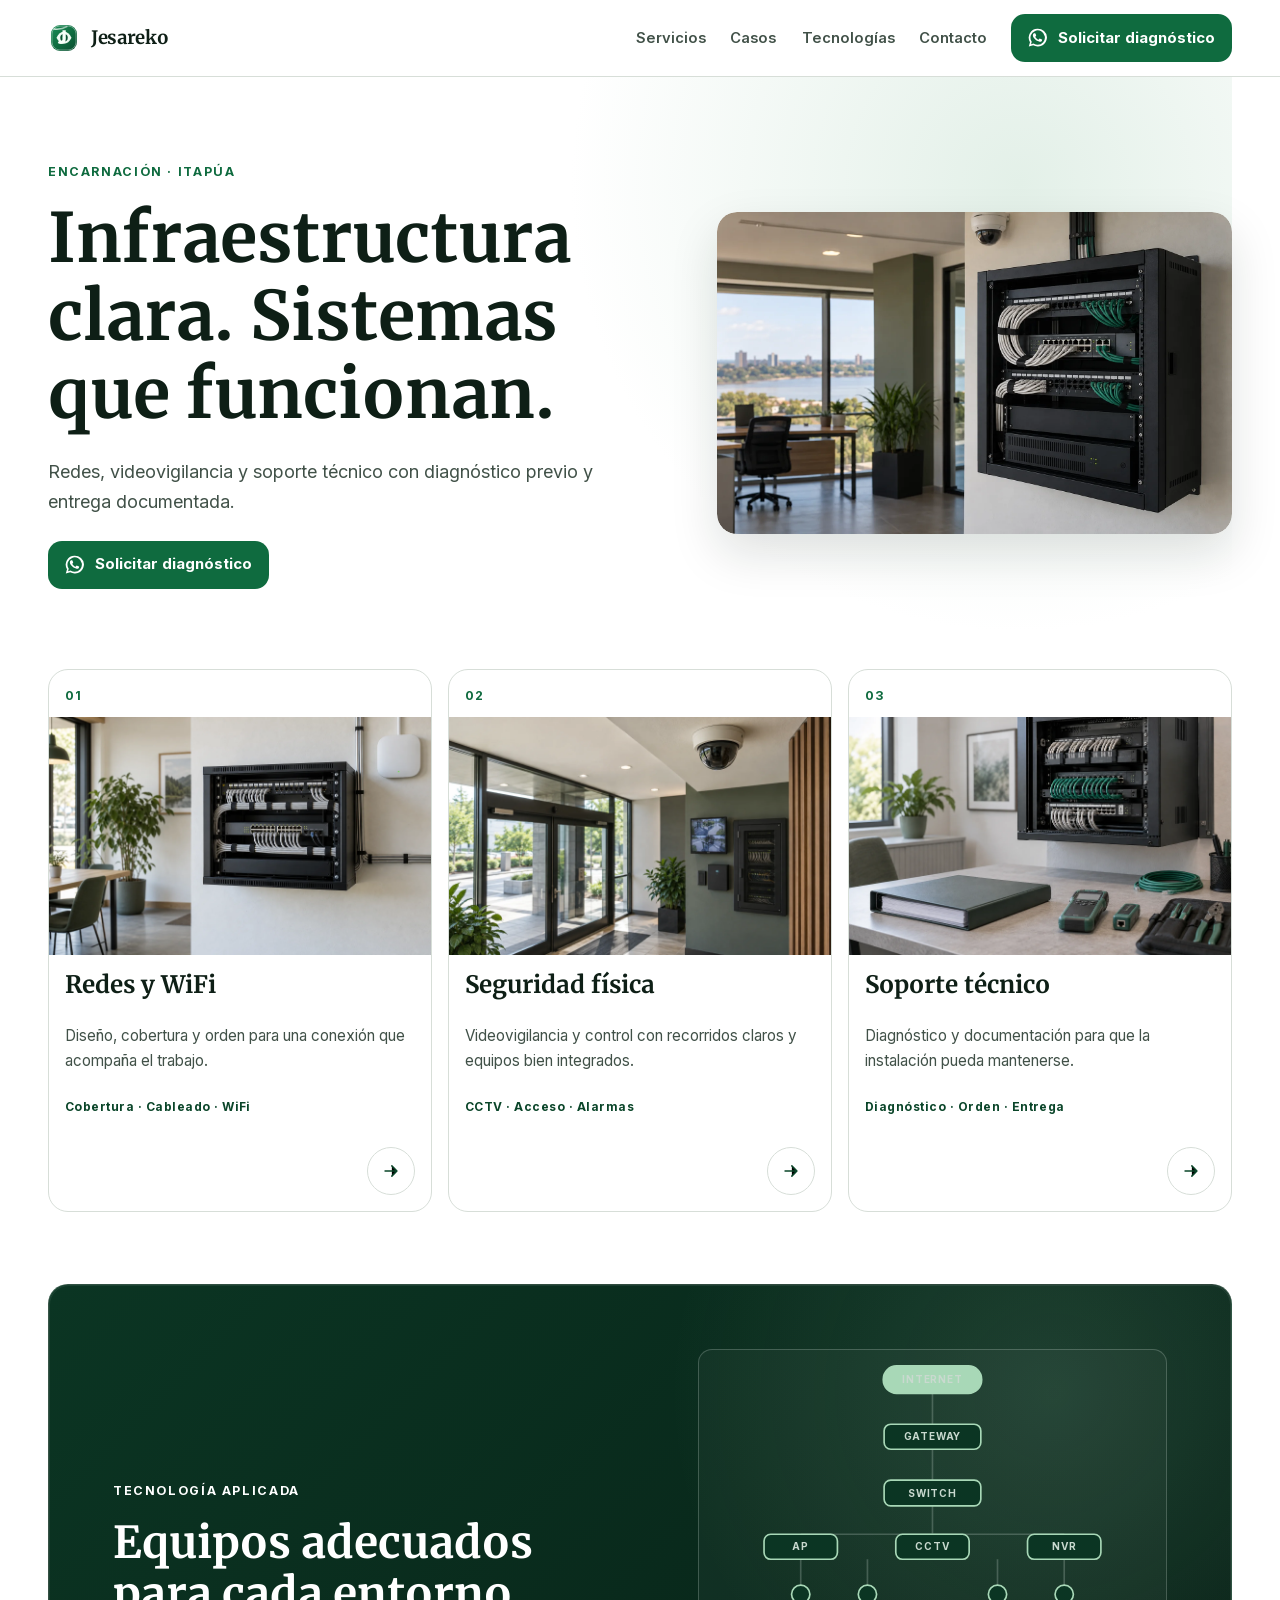
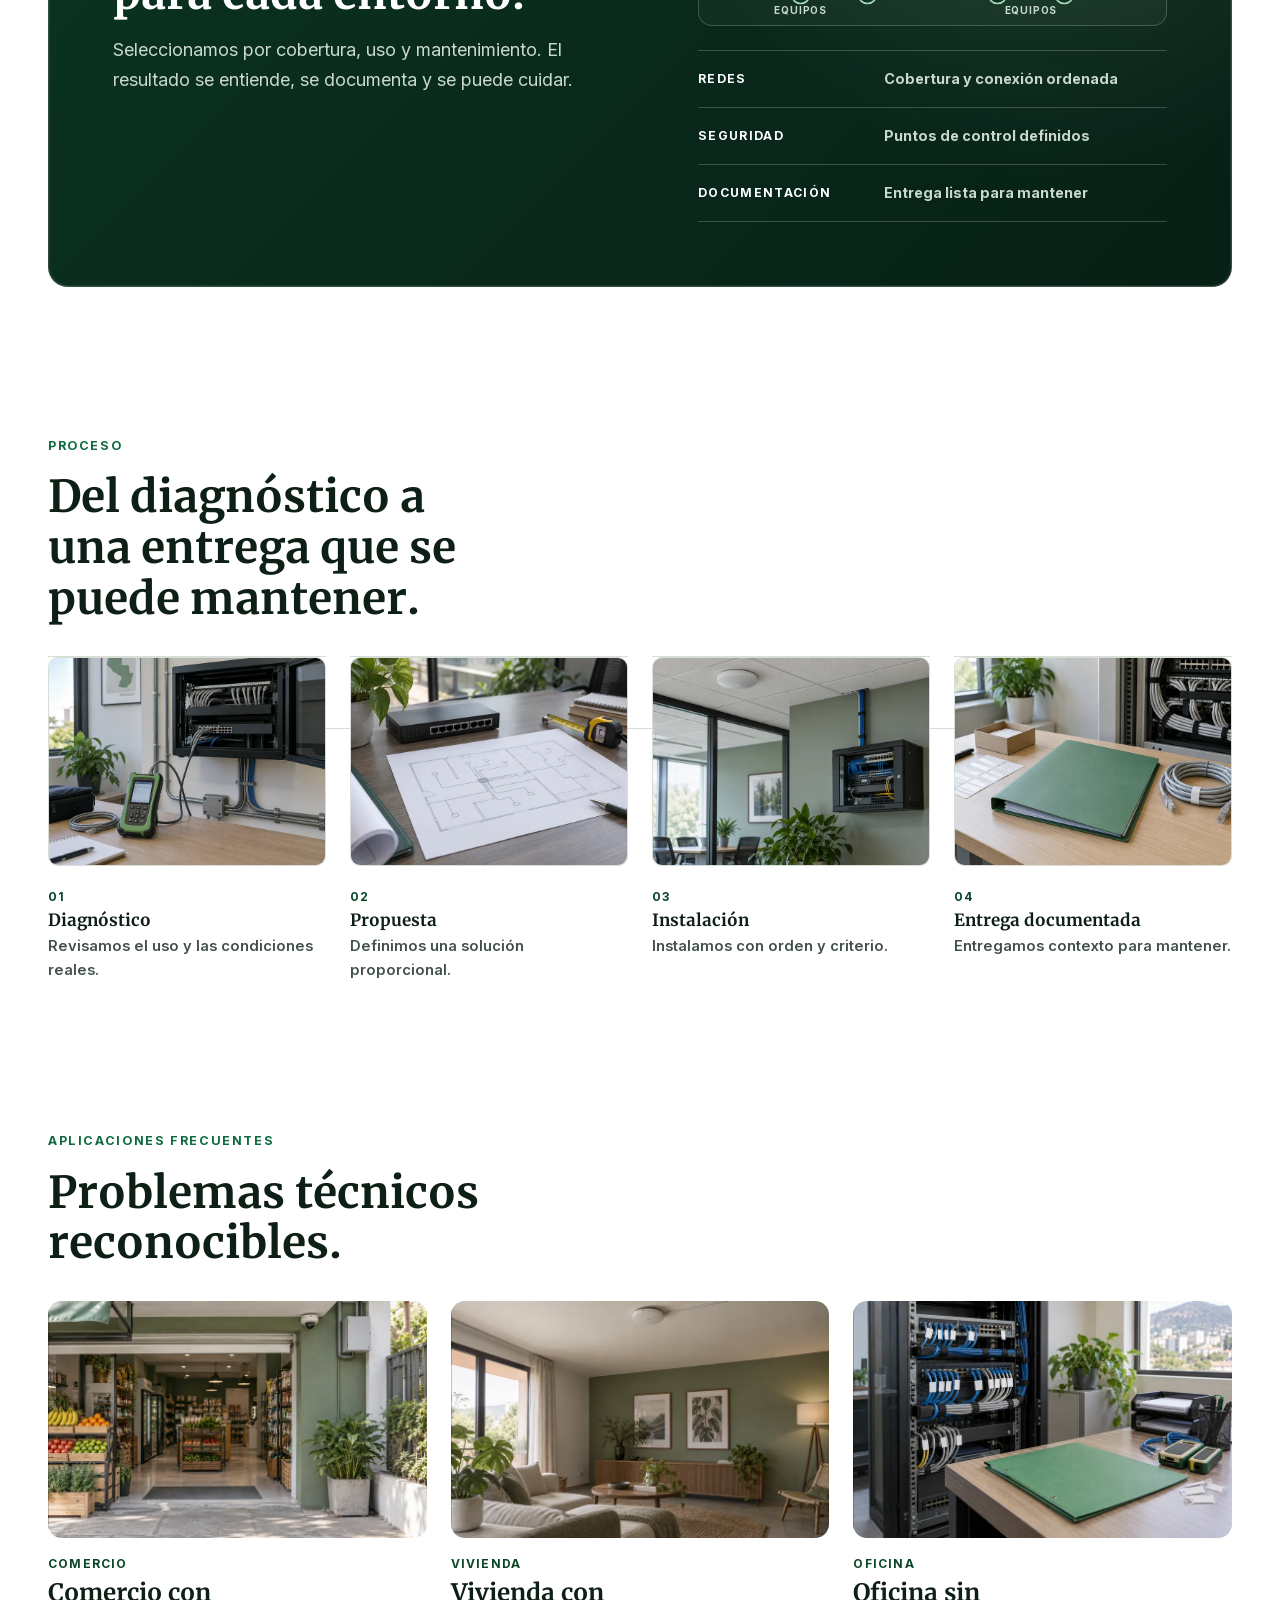
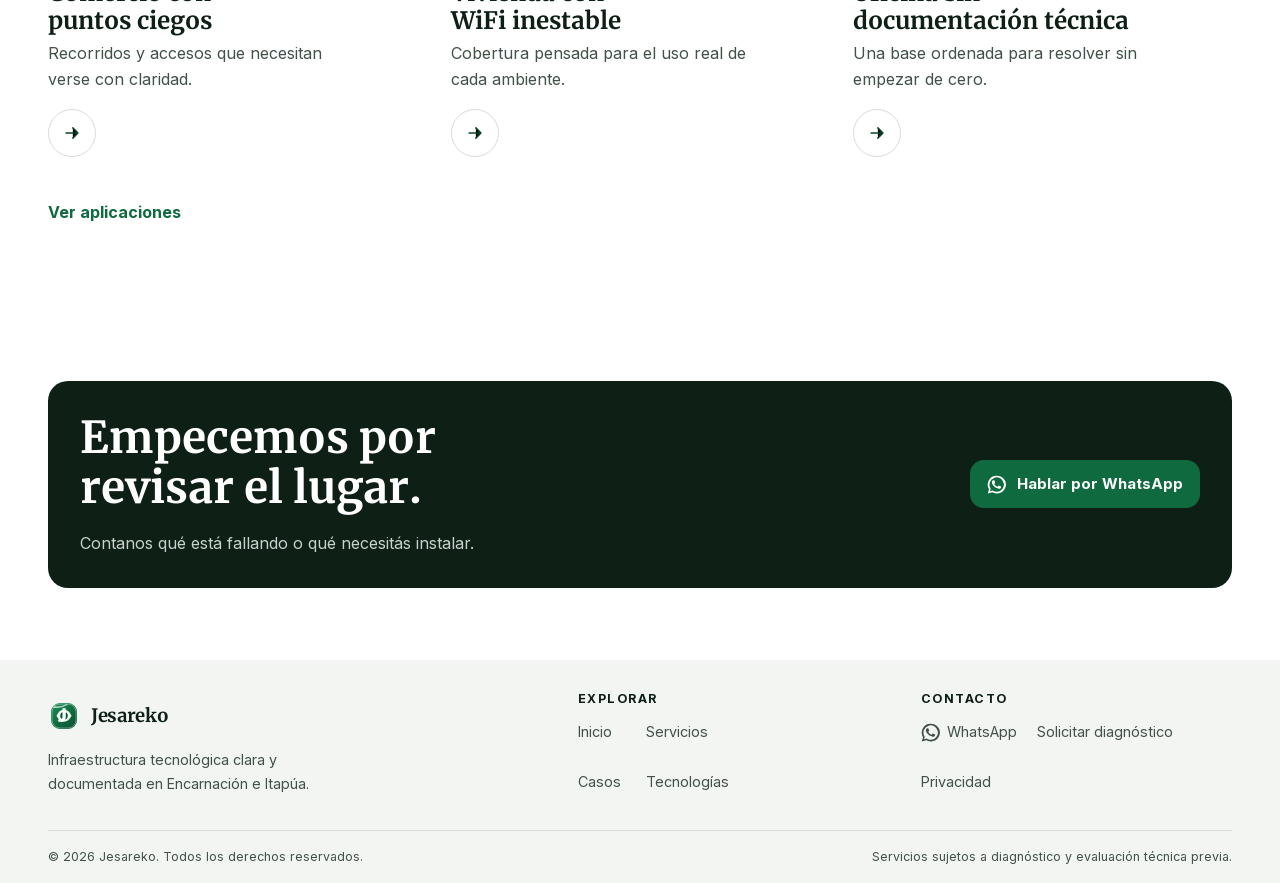
==== commit 8e1f7379: "Visual1" ====
--- a/public/index.html
+++ b/public/index.html
@@ -127,9 +127,9 @@
       <a class="service-row__item home-service-card" href="/servicios#seguridad"><span class="home-service-card__index">02</span><figure class="home-service-card__media"><img src="assets/img/home-service-security.webp" alt="" width="1586" height="992" loading="lazy" decoding="async"></figure><div class="home-service-card__copy"><h2>Seguridad física</h2><p>Videovigilancia y control con recorridos claros y equipos bien integrados.</p><p class="home-service-card__tags">CCTV · Acceso · Alarmas</p></div><svg class="home-service-card__arrow" aria-hidden="true" viewBox="0 0 24 24"><path d="M5 12h13M13 6l6 6-6 6"></path></svg></a>
       <a class="service-row__item home-service-card" href="/servicios#soporte"><span class="home-service-card__index">03</span><figure class="home-service-card__media"><img src="assets/img/home-service-support.webp" alt="" width="1586" height="992" loading="lazy" decoding="async"></figure><div class="home-service-card__copy"><h2>Soporte técnico</h2><p>Diagnóstico y documentación para que la instalación pueda mantenerse.</p><p class="home-service-card__tags">Diagnóstico · Orden · Entrega</p></div><svg class="home-service-card__arrow" aria-hidden="true" viewBox="0 0 24 24"><path d="M5 12h13M13 6l6 6-6 6"></path></svg></a>
     </section>
-    <section class="technology-proof home-technology" id="evidence"><div class="home-technology__intro"><p class="eyebrow">Tecnología aplicada</p><h2>Equipos adecuados para cada entorno.</h2><p>Seleccionamos por cobertura, uso y mantenimiento. El resultado se entiende, se documenta y se puede cuidar.</p></div><div class="home-technology__system"><div class="home-topology" aria-hidden="true"><span class="home-topology__line home-topology__line--a"></span><span class="home-topology__line home-topology__line--b"></span><span class="home-topology__line home-topology__line--c"></span><span class="home-topology__node home-topology__node--origin"></span><span class="home-topology__node home-topology__node--network"></span><span class="home-topology__node home-topology__node--security"></span><span class="home-topology__node home-topology__node--support"></span></div><div class="application-list"><span><strong>Redes</strong> Cobertura y conexión ordenada</span><span><strong>Seguridad</strong> Puntos de control definidos</span><span><strong>Documentación</strong> Entrega lista para mantener</span></div></div></section>
-    <section class="process-section" id="process"><p class="eyebrow">Proceso</p><h2>Del diagnóstico a una entrega que se puede mantener.</h2><ol class="process-list"><li>Diagnóstico</li><li>Propuesta</li><li>Instalación</li><li>Entrega documentada</li></ol></section>
-    <section class="case-preview" id="cases"><p class="eyebrow">Aplicaciones frecuentes</p><h2>Problemas técnicos reconocibles.</h2><div class="case-preview__grid"><article><h3>Comercio con puntos ciegos</h3></article><article><h3>Vivienda con WiFi inestable</h3></article><article><h3>Oficina sin documentación técnica</h3></article></div><a href="/casos">Ver aplicaciones</a></section>
+    <section class="technology-proof home-technology" id="evidence"><div class="home-technology__intro"><p class="eyebrow">Tecnología aplicada</p><h2>Equipos adecuados para cada entorno.</h2><p>Seleccionamos por cobertura, uso y mantenimiento. El resultado se entiende, se documenta y se puede cuidar.</p></div><div class="home-technology__system"><svg class="home-topology home-topology-network" aria-hidden="true" viewBox="0 0 560 330" focusable="false"><g class="home-topology__links"><path d="M280 52v37M280 119v37M280 187v34M280 221H122M280 221h158M122 251v31M202 251v31M358 251v31M438 251v31"></path></g><g class="home-topology__nodes"><rect class="home-topology__node home-topology__internet" x="221" y="19" width="118" height="33" rx="16"></rect><rect class="home-topology__node home-topology__gateway" x="222" y="89" width="116" height="30" rx="8"></rect><rect class="home-topology__node home-topology__switch" x="222" y="156" width="116" height="31" rx="8"></rect><rect class="home-topology__node" x="78" y="221" width="88" height="30" rx="8"></rect><rect class="home-topology__node" x="236" y="221" width="88" height="30" rx="8"></rect><rect class="home-topology__node" x="394" y="221" width="88" height="30" rx="8"></rect><circle class="home-topology__endpoint" cx="122" cy="293" r="11"></circle><circle class="home-topology__endpoint" cx="202" cy="293" r="11"></circle><circle class="home-topology__endpoint" cx="358" cy="293" r="11"></circle><circle class="home-topology__endpoint" cx="438" cy="293" r="11"></circle></g><g class="home-topology__labels"><text x="280" y="40">INTERNET</text><text x="280" y="108">GATEWAY</text><text x="280" y="176">SWITCH</text><text x="122" y="240">AP</text><text x="280" y="240">CCTV</text><text x="438" y="240">NVR</text><text x="122" y="317">EQUIPOS</text><text x="398" y="317">EQUIPOS</text></g></svg><div class="application-list"><span><strong>Redes</strong> Cobertura y conexión ordenada</span><span><strong>Seguridad</strong> Puntos de control definidos</span><span><strong>Documentación</strong> Entrega lista para mantener</span></div></div></section>
+    <section class="process-section home-process" id="process"><p class="eyebrow">Proceso</p><h2>Del diagnóstico a una entrega que se puede mantener.</h2><ol class="process-list home-process__list"><li class="home-process__step"><figure class="home-process__media"><img src="assets/img/home-process-diagnosis.webp" srcset="assets/img/home-process-diagnosis-768.webp 768w, assets/img/home-process-diagnosis.webp 1448w" sizes="(min-width: 48rem) 22vw, 7rem" alt="" width="1448" height="1086" loading="lazy" decoding="async"></figure><div class="home-process__copy"><span>01</span><h3>Diagnóstico</h3><p>Revisamos el uso y las condiciones reales.</p></div></li><li class="home-process__step"><figure class="home-process__media"><img src="assets/img/home-process-proposal.webp" srcset="assets/img/home-process-proposal-768.webp 768w, assets/img/home-process-proposal.webp 1448w" sizes="(min-width: 48rem) 22vw, 7rem" alt="" width="1448" height="1086" loading="lazy" decoding="async"></figure><div class="home-process__copy"><span>02</span><h3>Propuesta</h3><p>Definimos una solución proporcional.</p></div></li><li class="home-process__step"><figure class="home-process__media"><img src="assets/img/home-process-installation.webp" srcset="assets/img/home-process-installation-768.webp 768w, assets/img/home-process-installation.webp 1448w" sizes="(min-width: 48rem) 22vw, 7rem" alt="" width="1448" height="1086" loading="lazy" decoding="async"></figure><div class="home-process__copy"><span>03</span><h3>Instalación</h3><p>Instalamos con orden y criterio.</p></div></li><li class="home-process__step"><figure class="home-process__media"><img src="assets/img/home-process-handover.webp" srcset="assets/img/home-process-handover-768.webp 768w, assets/img/home-process-handover.webp 1448w" sizes="(min-width: 48rem) 22vw, 7rem" alt="" width="1448" height="1086" loading="lazy" decoding="async"></figure><div class="home-process__copy"><span>04</span><h3>Entrega documentada</h3><p>Entregamos contexto para mantener.</p></div></li></ol></section>
+    <section class="case-preview home-cases" id="cases"><p class="eyebrow">Aplicaciones frecuentes</p><h2>Problemas técnicos reconocibles.</h2><div class="case-preview__grid home-cases__grid"><article><a class="home-case-card" href="/casos"><figure class="home-case-card__media"><img src="assets/img/home-case-commerce.webp" srcset="assets/img/home-case-commerce-768.webp 768w, assets/img/home-case-commerce.webp 1587w" sizes="(min-width: 48rem) 30vw, 100vw" alt="" width="1587" height="992" loading="lazy" decoding="async"></figure><span>Comercio</span><h3>Comercio con puntos ciegos</h3><p>Recorridos y accesos que necesitan verse con claridad.</p><svg aria-hidden="true" viewBox="0 0 24 24"><path d="M5 12h13M13 6l6 6-6 6"></path></svg></a></article><article><a class="home-case-card" href="/casos"><figure class="home-case-card__media"><img src="assets/img/home-case-residential.webp" srcset="assets/img/home-case-residential-768.webp 768w, assets/img/home-case-residential.webp 1587w" sizes="(min-width: 48rem) 30vw, 100vw" alt="" width="1587" height="992" loading="lazy" decoding="async"></figure><span>Vivienda</span><h3>Vivienda con WiFi inestable</h3><p>Cobertura pensada para el uso real de cada ambiente.</p><svg aria-hidden="true" viewBox="0 0 24 24"><path d="M5 12h13M13 6l6 6-6 6"></path></svg></a></article><article><a class="home-case-card" href="/casos"><figure class="home-case-card__media"><img src="assets/img/home-case-office.webp" srcset="assets/img/home-case-office-768.webp 768w, assets/img/home-case-office.webp 1587w" sizes="(min-width: 48rem) 30vw, 100vw" alt="" width="1587" height="992" loading="lazy" decoding="async"></figure><span>Oficina</span><h3>Oficina sin documentación técnica</h3><p>Una base ordenada para resolver sin empezar de cero.</p><svg aria-hidden="true" viewBox="0 0 24 24"><path d="M5 12h13M13 6l6 6-6 6"></path></svg></a></article></div><a href="/casos">Ver aplicaciones</a></section>
     <section class="diagnostic-cta" id="diagnostic"><h2>Empecemos por revisar el lugar.</h2><p>Contanos qué está fallando o qué necesitás instalar.</p><a class="btn btn--primary" href="https://wa.me/595971141032?text=Hola%20Jesareko%2C%20quiero%20solicitar%20un%20diagn%C3%B3stico%20t%C3%A9cnico." target="_blank" rel="noopener noreferrer"><svg class="icon" aria-hidden="true"><use href="#icon-whatsapp"></use></svg><span>Hablar por WhatsApp</span></a></section>
   </main>
 
--- a/public/assets/css/styles.css
+++ b/public/assets/css/styles.css
@@ -1447,38 +1447,44 @@
 }
 
 .home-page .home-topology {
-  position: relative;
-  min-height: 13rem;
+  width: 100%;
+  min-height: 14rem;
   border: 1px solid var(--home-line);
   border-radius: var(--radius-md);
   background: rgba(255, 255, 255, .035);
 }
 
-.home-page .home-topology__line {
-  position: absolute;
-  height: 1px;
-  background: var(--home-line);
-  transform-origin: left center;
-}
-
-.home-page .home-topology__line--a { inset: 27% auto auto 20%; width: 46%; transform: rotate(21deg); }
-.home-page .home-topology__line--b { inset: 50% auto auto 20%; width: 46%; transform: rotate(-18deg); }
-.home-page .home-topology__line--c { inset: 50% auto auto 20%; width: 36%; transform: rotate(0); }
+.home-page .home-topology__links {
+  fill: none;
+  stroke: var(--home-line);
+  stroke-width: 2;
+}
 
 .home-page .home-topology__node {
-  position: absolute;
-  width: .8rem;
-  aspect-ratio: 1;
-  border: 2px solid var(--home-node);
-  border-radius: 50%;
+  fill: var(--home-surface-dark);
+  stroke: var(--home-node);
+  stroke-width: 2;
+}
+
+.home-page .home-topology__internet {
   background: var(--home-surface-dark);
-  box-shadow: 0 0 0 5px rgba(168, 216, 183, .08);
-}
-
-.home-page .home-topology__node--origin { inset: calc(50% - .4rem) auto auto 17%; background: var(--home-node); }
-.home-page .home-topology__node--network { inset: 23% 30% auto auto; }
-.home-page .home-topology__node--security { inset: 60% 30% auto auto; }
-.home-page .home-topology__node--support { inset: calc(50% - .4rem) 16% auto auto; }
+  fill: var(--home-node);
+}
+
+.home-page .home-topology__endpoint {
+  fill: var(--home-surface-dark);
+  stroke: var(--home-node);
+  stroke-width: 2;
+}
+
+.home-page .home-topology__labels {
+  fill: var(--home-muted);
+  font-family: var(--font-ui);
+  font-size: 12px;
+  font-weight: 700;
+  letter-spacing: .08em;
+  text-anchor: middle;
+}
 
 .home-page .home-technology .application-list {
   grid-template-columns: minmax(0, 1fr);
@@ -1504,14 +1510,189 @@
   overflow-wrap: anywhere;
 }
 
-@keyframes home-topology-settle {
-  0% { opacity: .32; transform: scale(.82); }
-  65% { opacity: 1; transform: scale(1.08); }
-  100% { opacity: 1; transform: scale(1); }
-}
-
-.home-page .home-technology.is-ambient-ready .home-topology__node--origin {
-  animation: home-topology-settle 2.6s ease-out 1 both;
+@keyframes home-topology-network {
+  0% { opacity: .18; }
+  55% { opacity: 1; }
+  100% { opacity: 1; }
+}
+
+.home-page .home-technology.is-ambient-ready .home-topology-network {
+  animation: home-topology-network 2.4s ease-out 1 both;
+}
+
+.home-page .home-process {
+  position: relative;
+}
+
+.home-page .home-process__list {
+  position: relative;
+  display: grid;
+  gap: var(--space-3);
+  margin: var(--space-4) 0 0;
+  padding: 0;
+  list-style: none;
+}
+
+.home-page .home-process__list::before {
+  position: absolute;
+  inset: 1.25rem auto 1.25rem 3.5rem;
+  width: 1px;
+  background: var(--color-line);
+  content: "";
+}
+
+.home-page .home-process__step {
+  position: relative;
+  display: grid;
+  grid-template-columns: 7rem minmax(0, 1fr);
+  gap: var(--space-3);
+  min-height: 0;
+  padding: 0;
+  background: none;
+}
+
+.home-page .home-process__media {
+  z-index: 1;
+  width: 7rem;
+  margin: 0;
+  aspect-ratio: 4 / 3;
+  border: 1px solid var(--color-line);
+  border-radius: var(--radius-sm);
+  background: var(--color-surface);
+  overflow: hidden;
+}
+
+.home-page .home-process__media img,
+.home-page .home-case-card__media img,
+.services-page .services-editorial__media img {
+  display: block;
+  width: 100%;
+  height: 100%;
+  object-fit: cover;
+}
+
+.home-page .home-process__copy {
+  align-self: center;
+}
+
+.home-page .home-process__copy > span,
+.services-page .services-index__item > span {
+  display: inline-block;
+  color: var(--color-brand-dark);
+  font-family: var(--font-ui);
+  font-size: .75rem;
+  font-weight: 700;
+  letter-spacing: .1em;
+}
+
+.home-page .home-process__copy h3 {
+  margin: .2rem 0;
+  font-size: 1.05rem;
+}
+
+.home-page .home-process__copy p {
+  margin: 0;
+  color: var(--color-ink-soft);
+  font-size: .92rem;
+}
+
+.home-page .home-cases__grid {
+  gap: var(--space-4);
+  margin-block: var(--space-4);
+}
+
+.home-page .home-cases__grid article {
+  padding: 0;
+  border: 0;
+}
+
+.home-page .home-case-card {
+  position: relative;
+  display: grid;
+  min-height: 48px;
+  color: inherit;
+  text-decoration: none;
+}
+
+.home-page .home-case-card__media {
+  margin: 0 0 var(--space-2);
+  aspect-ratio: 16 / 10;
+  border-radius: var(--radius-md);
+  background: var(--color-surface);
+  overflow: hidden;
+}
+
+.home-page .home-case-card > span {
+  color: var(--color-brand-dark);
+  font-family: var(--font-ui);
+  font-size: .75rem;
+  font-weight: 700;
+  letter-spacing: .1em;
+  text-transform: uppercase;
+}
+
+.home-page .home-case-card h3 {
+  max-width: 18ch;
+  margin: .35rem 0;
+}
+
+.home-page .home-case-card p {
+  max-width: 31ch;
+  margin: 0;
+  color: var(--color-ink-soft);
+}
+
+.home-page .home-case-card svg {
+  width: 48px;
+  height: 48px;
+  margin-top: var(--space-2);
+  padding: .8rem;
+  border: 1px solid var(--color-line);
+  border-radius: 50%;
+  color: var(--color-brand-dark);
+  stroke: currentColor;
+  stroke-linecap: round;
+  stroke-linejoin: round;
+  stroke-width: 1.75;
+}
+
+.services-page .services-index {
+  border-block: 1px solid var(--color-line);
+}
+
+.services-page .services-index__item {
+  min-height: 64px;
+  padding: var(--space-2);
+  border: 0;
+  border-inline-end: 1px solid var(--color-line);
+  background: transparent;
+}
+
+.services-page .services-index__item:last-child {
+  border-inline-end: 0;
+}
+
+.services-page .services-index__item h2 {
+  margin: .25rem 0 0;
+  font-size: 1rem;
+}
+
+.services-page .services-editorial {
+  display: grid;
+  gap: var(--space-3);
+}
+
+.services-page .services-editorial__media {
+  order: 0;
+  margin: 0;
+  aspect-ratio: 16 / 10;
+  border-radius: var(--radius-md);
+  background: var(--color-surface);
+  overflow: hidden;
+}
+
+.services-page .services-editorial .service-detail__intro { order: -1; }
+.services-page .services-editorial .service-detail__scope { order: 1; }
 }
 
 @media (min-width: 42rem) {
@@ -1524,6 +1705,11 @@
   }
 
   .home-page .home-service-card__media { min-height: 16rem; }
+
+  .home-page .home-process__step { grid-template-columns: 9rem minmax(0, 1fr); }
+
+  .home-page .home-process__media { width: 9rem; }
+  .home-page .home-process__list::before { inset-inline-start: 4.5rem; }
 }
 
 @media (min-width: 48rem) {
@@ -1547,11 +1733,54 @@
     grid-template-columns: minmax(0, 1fr) minmax(17rem, .9fr);
     align-items: center;
   }
+
+  .home-page .home-process__list {
+    grid-template-columns: repeat(4, minmax(0, 1fr));
+    gap: var(--space-3);
+  }
+
+  .home-page .home-process__list::before {
+    inset: 4.5rem var(--space-4) auto;
+    width: auto;
+    height: 1px;
+  }
+
+  .home-page .home-process__step {
+    grid-template-columns: minmax(0, 1fr);
+    align-content: start;
+    gap: var(--space-2);
+  }
+
+  .home-page .home-process__media { width: 100%; }
+
+  .home-page .home-cases__grid {
+    grid-template-columns: repeat(3, minmax(0, 1fr));
+    gap: var(--space-3);
+  }
 }
 
 @media (min-width: 64.01rem) {
   .home-page .home-service-card__copy { min-height: 12rem; }
   .home-page .home-technology { margin-block: var(--section-space); }
+
+  .services-page .services-editorial {
+    grid-template-columns: minmax(0, 1fr) minmax(20rem, .92fr);
+    grid-template-areas:
+      "intro media"
+      "scope media";
+    align-items: start;
+    column-gap: clamp(2rem, 6vw, 5rem);
+  }
+
+  .services-page .services-editorial .service-detail__intro { grid-area: intro; }
+  .services-page .services-editorial .service-detail__scope { grid-area: scope; }
+  .services-page .services-editorial__media { grid-area: media; align-self: center; }
+
+  .services-page .services-editorial--security {
+    grid-template-areas:
+      "media intro"
+      "media scope";
+  }
 
   .home-page + .site-footer .footer-grid > div:not(.footer-brand) {
     grid-template-columns: repeat(2, max-content);
@@ -1582,6 +1811,30 @@
     color: var(--color-paper);
     transform: translateX(3px);
   }
+
+  .home-page .home-case-card,
+  .home-page .home-case-card__media img,
+  .home-page .home-case-card svg,
+  .services-page .services-index__item {
+    transition: border-color var(--transition-fast) ease, box-shadow var(--transition-fast) ease, transform var(--transition-standard) ease, background-color var(--transition-fast) ease;
+  }
+
+  .home-page .home-case-card:hover .home-case-card__media img,
+  .home-page .home-case-card:focus-visible .home-case-card__media img { transform: scale(1.04); }
+
+  .home-page .home-case-card:hover svg,
+  .home-page .home-case-card:focus-visible svg {
+    border-color: var(--color-brand);
+    background: var(--color-brand);
+    color: var(--color-paper);
+    transform: translateX(3px);
+  }
+
+  .services-page .services-index__item:hover,
+  .services-page .services-index__item:focus-visible {
+    background: var(--color-surface);
+    box-shadow: inset 0 -3px 0 var(--color-brand);
+  }
 }
 
 @media (prefers-reduced-motion: reduce) {
@@ -1596,7 +1849,7 @@
     transition-duration: .01ms !important;
   }
 
-  .home-page .home-technology.is-ambient-ready .home-topology__node--origin {
+  .home-page .home-technology.is-ambient-ready .home-topology-network {
     animation: none !important;
   }
 }
--- a/public/assets/css/styles.css
+++ b/public/assets/css/styles.css
@@ -1447,38 +1447,44 @@
 }
 
 .home-page .home-topology {
-  position: relative;
-  min-height: 13rem;
+  width: 100%;
+  min-height: 14rem;
   border: 1px solid var(--home-line);
   border-radius: var(--radius-md);
   background: rgba(255, 255, 255, .035);
 }
 
-.home-page .home-topology__line {
-  position: absolute;
-  height: 1px;
-  background: var(--home-line);
-  transform-origin: left center;
-}
-
-.home-page .home-topology__line--a { inset: 27% auto auto 20%; width: 46%; transform: rotate(21deg); }
-.home-page .home-topology__line--b { inset: 50% auto auto 20%; width: 46%; transform: rotate(-18deg); }
-.home-page .home-topology__line--c { inset: 50% auto auto 20%; width: 36%; transform: rotate(0); }
+.home-page .home-topology__links {
+  fill: none;
+  stroke: var(--home-line);
+  stroke-width: 2;
+}
 
 .home-page .home-topology__node {
-  position: absolute;
-  width: .8rem;
-  aspect-ratio: 1;
-  border: 2px solid var(--home-node);
-  border-radius: 50%;
+  fill: var(--home-surface-dark);
+  stroke: var(--home-node);
+  stroke-width: 2;
+}
+
+.home-page .home-topology__internet {
   background: var(--home-surface-dark);
-  box-shadow: 0 0 0 5px rgba(168, 216, 183, .08);
-}
-
-.home-page .home-topology__node--origin { inset: calc(50% - .4rem) auto auto 17%; background: var(--home-node); }
-.home-page .home-topology__node--network { inset: 23% 30% auto auto; }
-.home-page .home-topology__node--security { inset: 60% 30% auto auto; }
-.home-page .home-topology__node--support { inset: calc(50% - .4rem) 16% auto auto; }
+  fill: var(--home-node);
+}
+
+.home-page .home-topology__endpoint {
+  fill: var(--home-surface-dark);
+  stroke: var(--home-node);
+  stroke-width: 2;
+}
+
+.home-page .home-topology__labels {
+  fill: var(--home-muted);
+  font-family: var(--font-ui);
+  font-size: 12px;
+  font-weight: 700;
+  letter-spacing: .08em;
+  text-anchor: middle;
+}
 
 .home-page .home-technology .application-list {
   grid-template-columns: minmax(0, 1fr);
@@ -1504,14 +1510,189 @@
   overflow-wrap: anywhere;
 }
 
-@keyframes home-topology-settle {
-  0% { opacity: .32; transform: scale(.82); }
-  65% { opacity: 1; transform: scale(1.08); }
-  100% { opacity: 1; transform: scale(1); }
-}
-
-.home-page .home-technology.is-ambient-ready .home-topology__node--origin {
-  animation: home-topology-settle 2.6s ease-out 1 both;
+@keyframes home-topology-network {
+  0% { opacity: .18; }
+  55% { opacity: 1; }
+  100% { opacity: 1; }
+}
+
+.home-page .home-technology.is-ambient-ready .home-topology-network {
+  animation: home-topology-network 2.4s ease-out 1 both;
+}
+
+.home-page .home-process {
+  position: relative;
+}
+
+.home-page .home-process__list {
+  position: relative;
+  display: grid;
+  gap: var(--space-3);
+  margin: var(--space-4) 0 0;
+  padding: 0;
+  list-style: none;
+}
+
+.home-page .home-process__list::before {
+  position: absolute;
+  inset: 1.25rem auto 1.25rem 3.5rem;
+  width: 1px;
+  background: var(--color-line);
+  content: "";
+}
+
+.home-page .home-process__step {
+  position: relative;
+  display: grid;
+  grid-template-columns: 7rem minmax(0, 1fr);
+  gap: var(--space-3);
+  min-height: 0;
+  padding: 0;
+  background: none;
+}
+
+.home-page .home-process__media {
+  z-index: 1;
+  width: 7rem;
+  margin: 0;
+  aspect-ratio: 4 / 3;
+  border: 1px solid var(--color-line);
+  border-radius: var(--radius-sm);
+  background: var(--color-surface);
+  overflow: hidden;
+}
+
+.home-page .home-process__media img,
+.home-page .home-case-card__media img,
+.services-page .services-editorial__media img {
+  display: block;
+  width: 100%;
+  height: 100%;
+  object-fit: cover;
+}
+
+.home-page .home-process__copy {
+  align-self: center;
+}
+
+.home-page .home-process__copy > span,
+.services-page .services-index__item > span {
+  display: inline-block;
+  color: var(--color-brand-dark);
+  font-family: var(--font-ui);
+  font-size: .75rem;
+  font-weight: 700;
+  letter-spacing: .1em;
+}
+
+.home-page .home-process__copy h3 {
+  margin: .2rem 0;
+  font-size: 1.05rem;
+}
+
+.home-page .home-process__copy p {
+  margin: 0;
+  color: var(--color-ink-soft);
+  font-size: .92rem;
+}
+
+.home-page .home-cases__grid {
+  gap: var(--space-4);
+  margin-block: var(--space-4);
+}
+
+.home-page .home-cases__grid article {
+  padding: 0;
+  border: 0;
+}
+
+.home-page .home-case-card {
+  position: relative;
+  display: grid;
+  min-height: 48px;
+  color: inherit;
+  text-decoration: none;
+}
+
+.home-page .home-case-card__media {
+  margin: 0 0 var(--space-2);
+  aspect-ratio: 16 / 10;
+  border-radius: var(--radius-md);
+  background: var(--color-surface);
+  overflow: hidden;
+}
+
+.home-page .home-case-card > span {
+  color: var(--color-brand-dark);
+  font-family: var(--font-ui);
+  font-size: .75rem;
+  font-weight: 700;
+  letter-spacing: .1em;
+  text-transform: uppercase;
+}
+
+.home-page .home-case-card h3 {
+  max-width: 18ch;
+  margin: .35rem 0;
+}
+
+.home-page .home-case-card p {
+  max-width: 31ch;
+  margin: 0;
+  color: var(--color-ink-soft);
+}
+
+.home-page .home-case-card svg {
+  width: 48px;
+  height: 48px;
+  margin-top: var(--space-2);
+  padding: .8rem;
+  border: 1px solid var(--color-line);
+  border-radius: 50%;
+  color: var(--color-brand-dark);
+  stroke: currentColor;
+  stroke-linecap: round;
+  stroke-linejoin: round;
+  stroke-width: 1.75;
+}
+
+.services-page .services-index {
+  border-block: 1px solid var(--color-line);
+}
+
+.services-page .services-index__item {
+  min-height: 64px;
+  padding: var(--space-2);
+  border: 0;
+  border-inline-end: 1px solid var(--color-line);
+  background: transparent;
+}
+
+.services-page .services-index__item:last-child {
+  border-inline-end: 0;
+}
+
+.services-page .services-index__item h2 {
+  margin: .25rem 0 0;
+  font-size: 1rem;
+}
+
+.services-page .services-editorial {
+  display: grid;
+  gap: var(--space-3);
+}
+
+.services-page .services-editorial__media {
+  order: 0;
+  margin: 0;
+  aspect-ratio: 16 / 10;
+  border-radius: var(--radius-md);
+  background: var(--color-surface);
+  overflow: hidden;
+}
+
+.services-page .services-editorial .service-detail__intro { order: -1; }
+.services-page .services-editorial .service-detail__scope { order: 1; }
 }
 
 @media (min-width: 42rem) {
@@ -1524,6 +1705,11 @@
   }
 
   .home-page .home-service-card__media { min-height: 16rem; }
+
+  .home-page .home-process__step { grid-template-columns: 9rem minmax(0, 1fr); }
+
+  .home-page .home-process__media { width: 9rem; }
+  .home-page .home-process__list::before { inset-inline-start: 4.5rem; }
 }
 
 @media (min-width: 48rem) {
@@ -1547,11 +1733,54 @@
     grid-template-columns: minmax(0, 1fr) minmax(17rem, .9fr);
     align-items: center;
   }
+
+  .home-page .home-process__list {
+    grid-template-columns: repeat(4, minmax(0, 1fr));
+    gap: var(--space-3);
+  }
+
+  .home-page .home-process__list::before {
+    inset: 4.5rem var(--space-4) auto;
+    width: auto;
+    height: 1px;
+  }
+
+  .home-page .home-process__step {
+    grid-template-columns: minmax(0, 1fr);
+    align-content: start;
+    gap: var(--space-2);
+  }
+
+  .home-page .home-process__media { width: 100%; }
+
+  .home-page .home-cases__grid {
+    grid-template-columns: repeat(3, minmax(0, 1fr));
+    gap: var(--space-3);
+  }
 }
 
 @media (min-width: 64.01rem) {
   .home-page .home-service-card__copy { min-height: 12rem; }
   .home-page .home-technology { margin-block: var(--section-space); }
+
+  .services-page .services-editorial {
+    grid-template-columns: minmax(0, 1fr) minmax(20rem, .92fr);
+    grid-template-areas:
+      "intro media"
+      "scope media";
+    align-items: start;
+    column-gap: clamp(2rem, 6vw, 5rem);
+  }
+
+  .services-page .services-editorial .service-detail__intro { grid-area: intro; }
+  .services-page .services-editorial .service-detail__scope { grid-area: scope; }
+  .services-page .services-editorial__media { grid-area: media; align-self: center; }
+
+  .services-page .services-editorial--security {
+    grid-template-areas:
+      "media intro"
+      "media scope";
+  }
 
   .home-page + .site-footer .footer-grid > div:not(.footer-brand) {
     grid-template-columns: repeat(2, max-content);
@@ -1582,6 +1811,30 @@
     color: var(--color-paper);
     transform: translateX(3px);
   }
+
+  .home-page .home-case-card,
+  .home-page .home-case-card__media img,
+  .home-page .home-case-card svg,
+  .services-page .services-index__item {
+    transition: border-color var(--transition-fast) ease, box-shadow var(--transition-fast) ease, transform var(--transition-standard) ease, background-color var(--transition-fast) ease;
+  }
+
+  .home-page .home-case-card:hover .home-case-card__media img,
+  .home-page .home-case-card:focus-visible .home-case-card__media img { transform: scale(1.04); }
+
+  .home-page .home-case-card:hover svg,
+  .home-page .home-case-card:focus-visible svg {
+    border-color: var(--color-brand);
+    background: var(--color-brand);
+    color: var(--color-paper);
+    transform: translateX(3px);
+  }
+
+  .services-page .services-index__item:hover,
+  .services-page .services-index__item:focus-visible {
+    background: var(--color-surface);
+    box-shadow: inset 0 -3px 0 var(--color-brand);
+  }
 }
 
 @media (prefers-reduced-motion: reduce) {
@@ -1596,7 +1849,7 @@
     transition-duration: .01ms !important;
   }
 
-  .home-page .home-technology.is-ambient-ready .home-topology__node--origin {
+  .home-page .home-technology.is-ambient-ready .home-topology-network {
     animation: none !important;
   }
 }
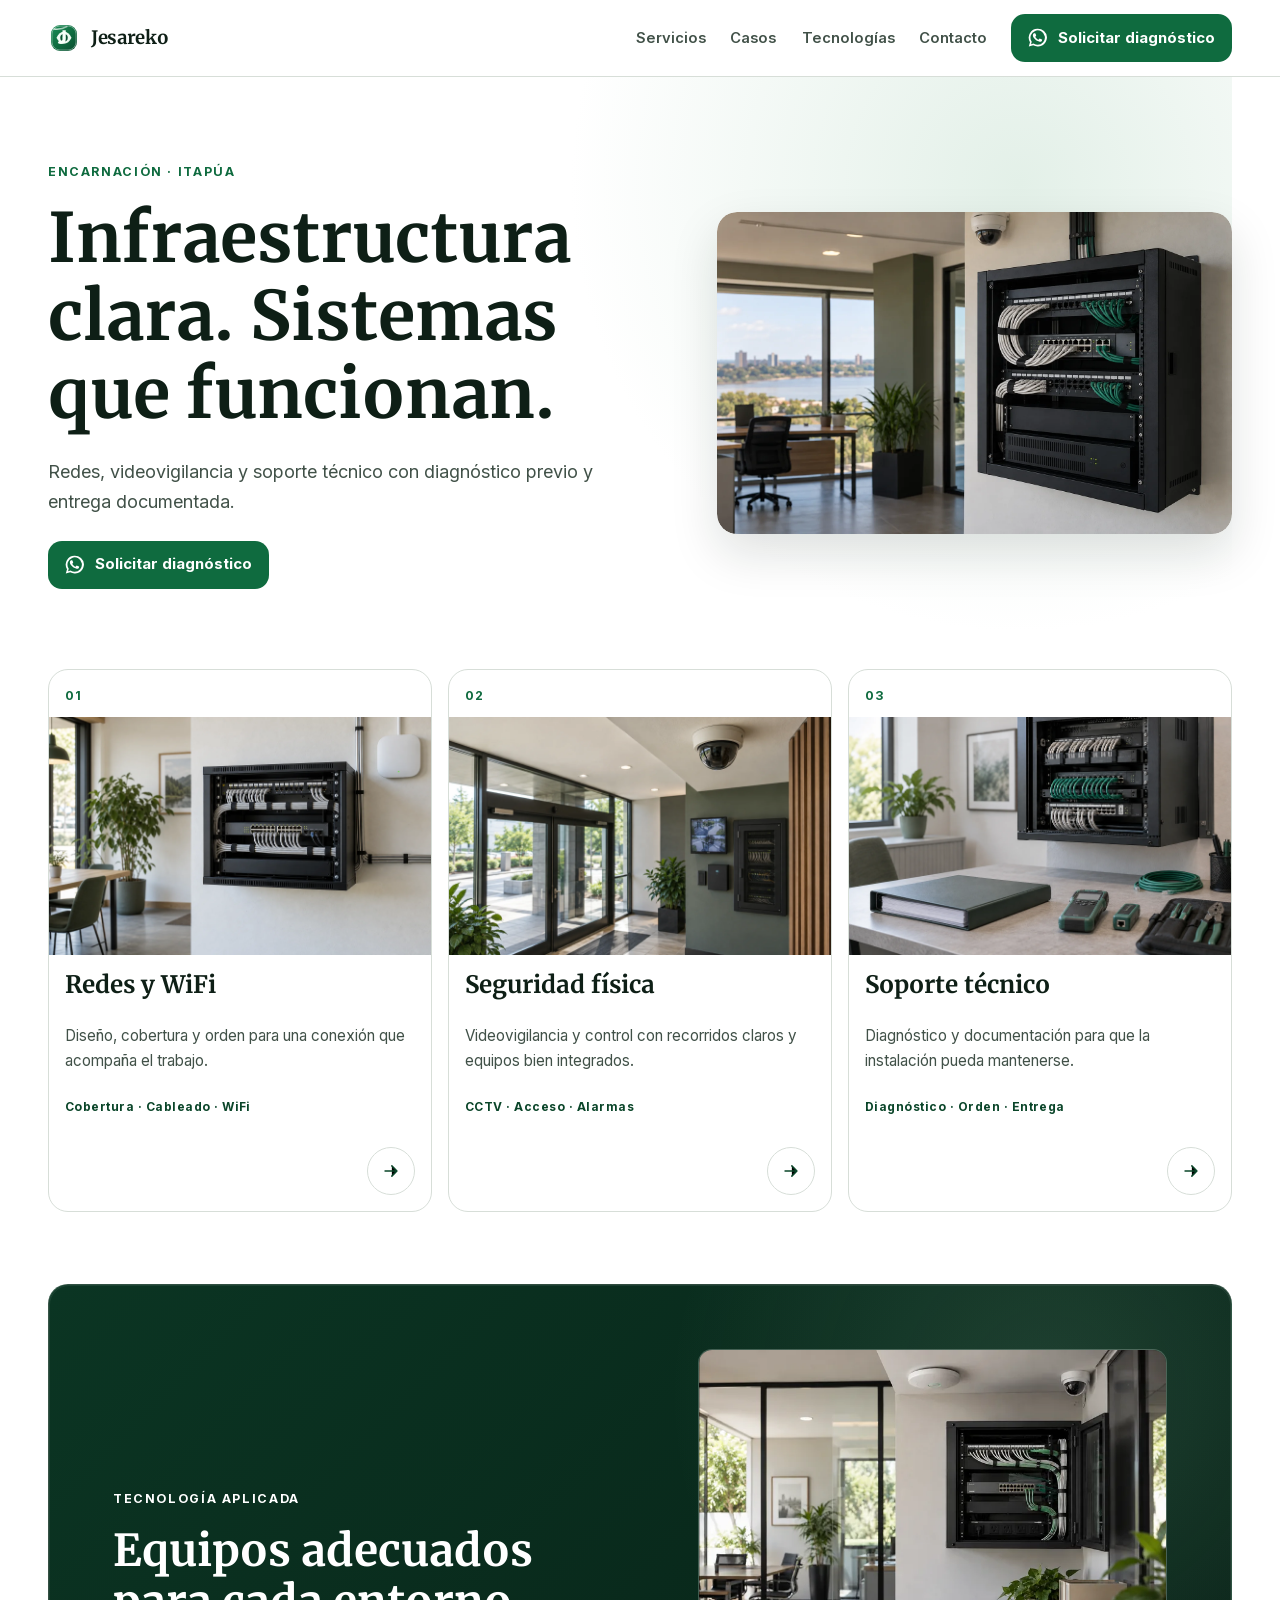
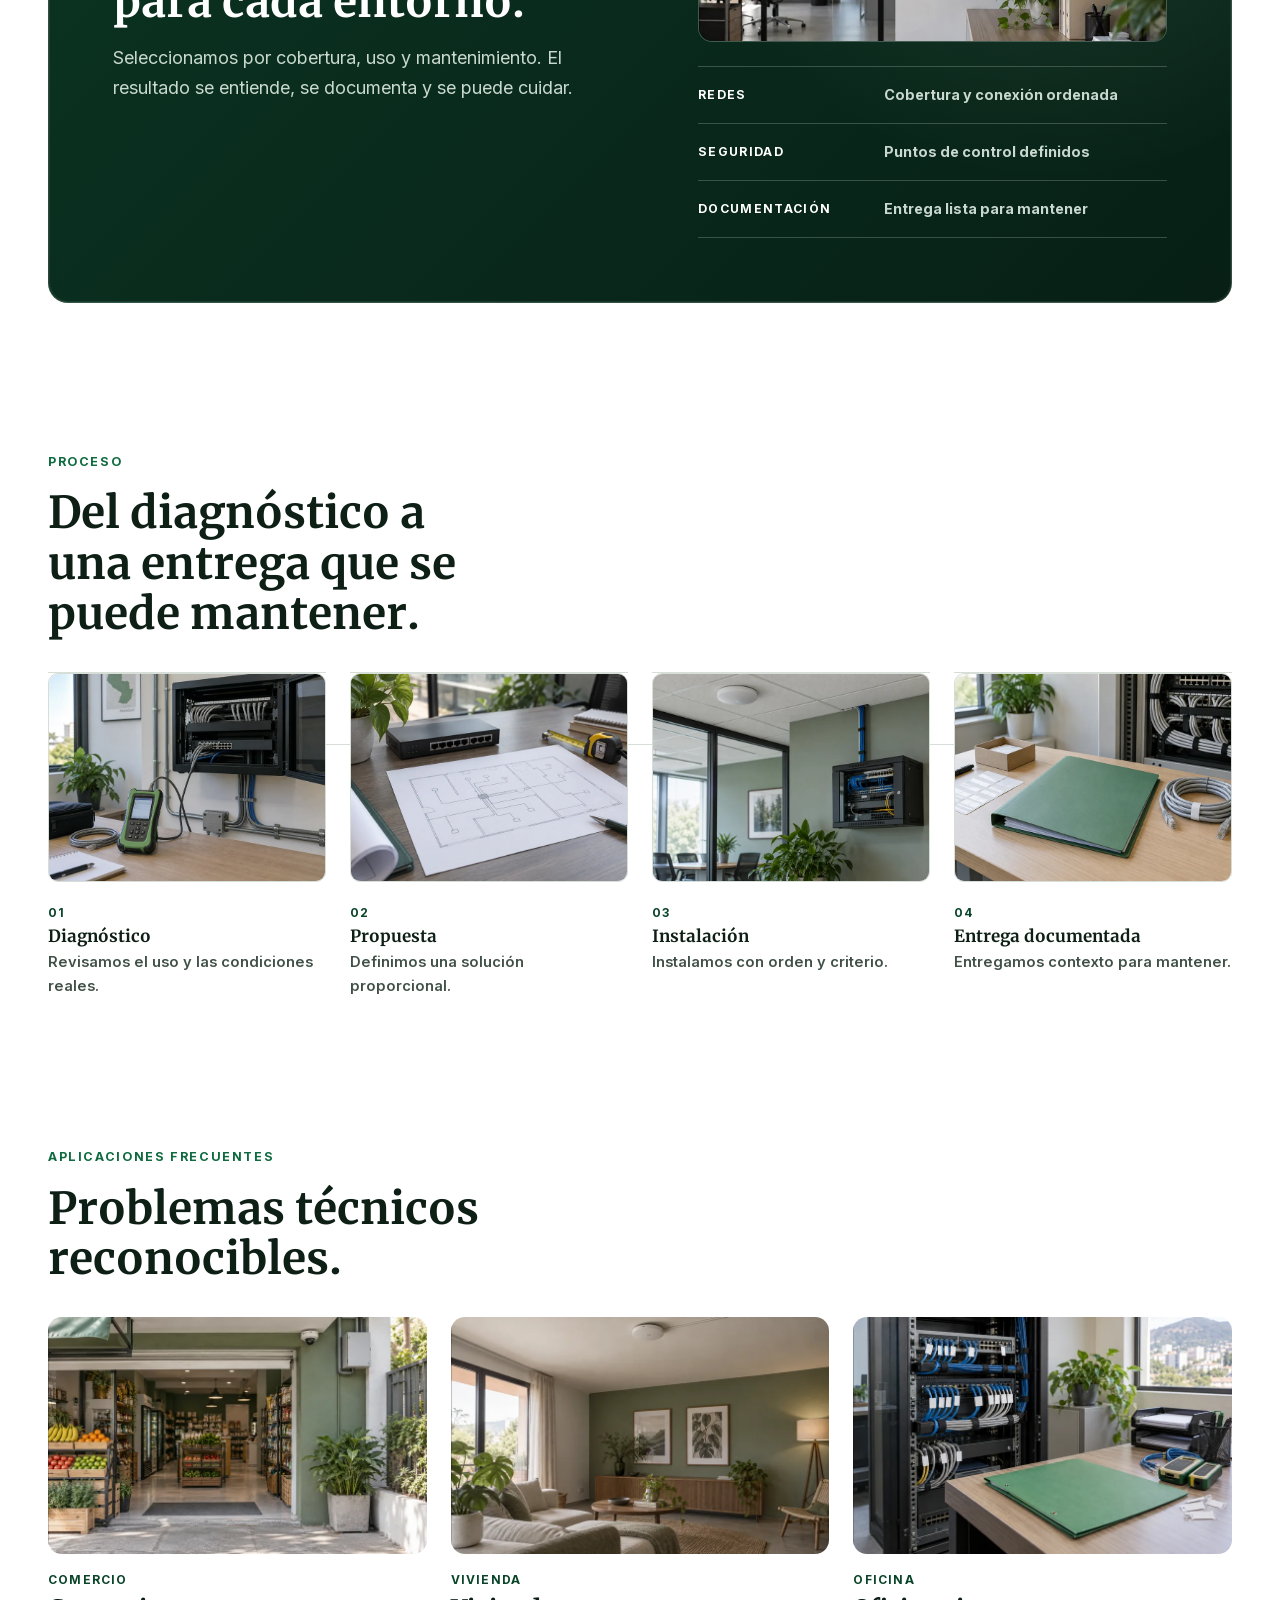
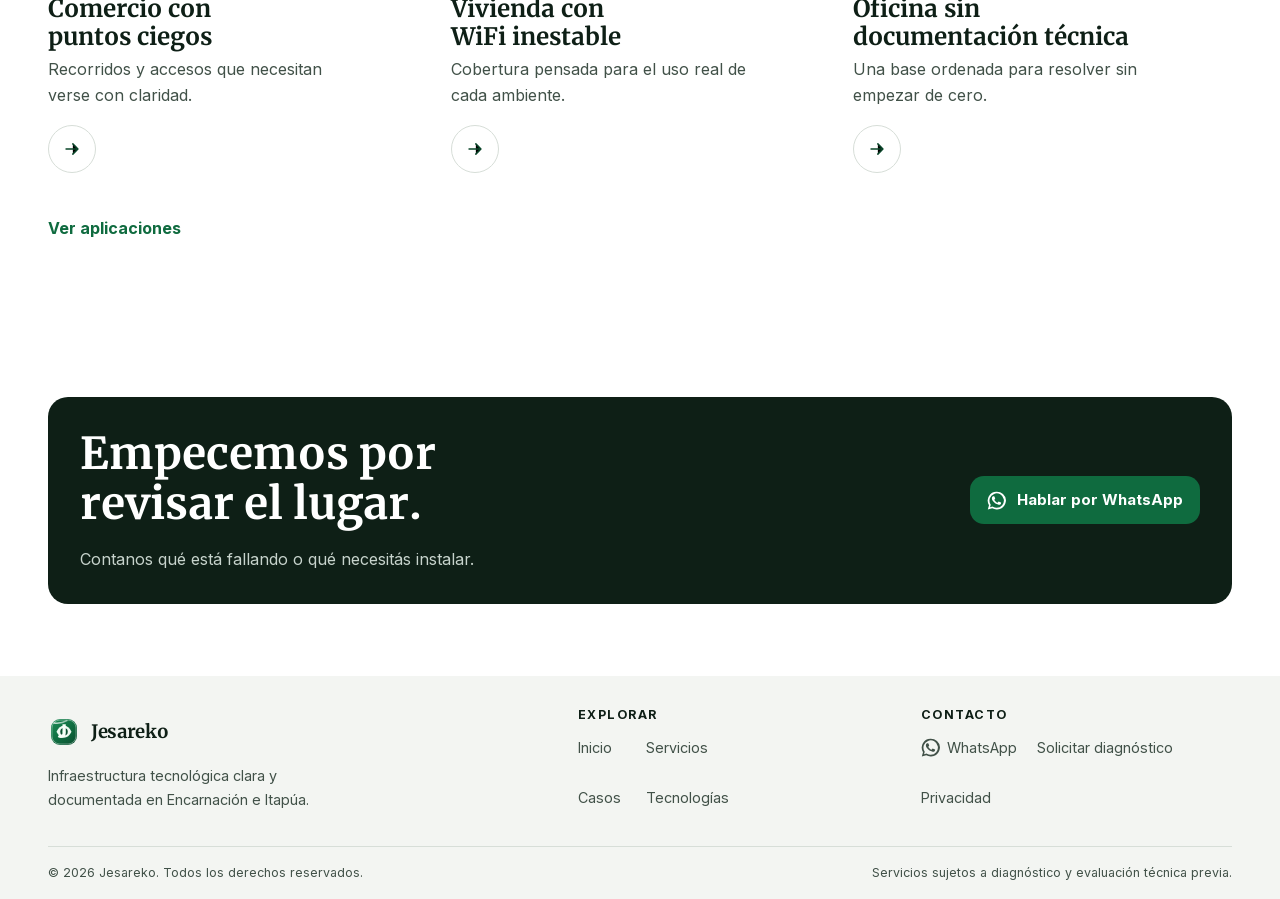
==== commit 335e6fc6: "Eliminar grafico" ====
--- a/public/index.html
+++ b/public/index.html
@@ -127,7 +127,7 @@
       <a class="service-row__item home-service-card" href="/servicios#seguridad"><span class="home-service-card__index">02</span><figure class="home-service-card__media"><img src="assets/img/home-service-security.webp" alt="" width="1586" height="992" loading="lazy" decoding="async"></figure><div class="home-service-card__copy"><h2>Seguridad física</h2><p>Videovigilancia y control con recorridos claros y equipos bien integrados.</p><p class="home-service-card__tags">CCTV · Acceso · Alarmas</p></div><svg class="home-service-card__arrow" aria-hidden="true" viewBox="0 0 24 24"><path d="M5 12h13M13 6l6 6-6 6"></path></svg></a>
       <a class="service-row__item home-service-card" href="/servicios#soporte"><span class="home-service-card__index">03</span><figure class="home-service-card__media"><img src="assets/img/home-service-support.webp" alt="" width="1586" height="992" loading="lazy" decoding="async"></figure><div class="home-service-card__copy"><h2>Soporte técnico</h2><p>Diagnóstico y documentación para que la instalación pueda mantenerse.</p><p class="home-service-card__tags">Diagnóstico · Orden · Entrega</p></div><svg class="home-service-card__arrow" aria-hidden="true" viewBox="0 0 24 24"><path d="M5 12h13M13 6l6 6-6 6"></path></svg></a>
     </section>
-    <section class="technology-proof home-technology" id="evidence"><div class="home-technology__intro"><p class="eyebrow">Tecnología aplicada</p><h2>Equipos adecuados para cada entorno.</h2><p>Seleccionamos por cobertura, uso y mantenimiento. El resultado se entiende, se documenta y se puede cuidar.</p></div><div class="home-technology__system"><svg class="home-topology home-topology-network" aria-hidden="true" viewBox="0 0 560 330" focusable="false"><g class="home-topology__links"><path d="M280 52v37M280 119v37M280 187v34M280 221H122M280 221h158M122 251v31M202 251v31M358 251v31M438 251v31"></path></g><g class="home-topology__nodes"><rect class="home-topology__node home-topology__internet" x="221" y="19" width="118" height="33" rx="16"></rect><rect class="home-topology__node home-topology__gateway" x="222" y="89" width="116" height="30" rx="8"></rect><rect class="home-topology__node home-topology__switch" x="222" y="156" width="116" height="31" rx="8"></rect><rect class="home-topology__node" x="78" y="221" width="88" height="30" rx="8"></rect><rect class="home-topology__node" x="236" y="221" width="88" height="30" rx="8"></rect><rect class="home-topology__node" x="394" y="221" width="88" height="30" rx="8"></rect><circle class="home-topology__endpoint" cx="122" cy="293" r="11"></circle><circle class="home-topology__endpoint" cx="202" cy="293" r="11"></circle><circle class="home-topology__endpoint" cx="358" cy="293" r="11"></circle><circle class="home-topology__endpoint" cx="438" cy="293" r="11"></circle></g><g class="home-topology__labels"><text x="280" y="40">INTERNET</text><text x="280" y="108">GATEWAY</text><text x="280" y="176">SWITCH</text><text x="122" y="240">AP</text><text x="280" y="240">CCTV</text><text x="438" y="240">NVR</text><text x="122" y="317">EQUIPOS</text><text x="398" y="317">EQUIPOS</text></g></svg><div class="application-list"><span><strong>Redes</strong> Cobertura y conexión ordenada</span><span><strong>Seguridad</strong> Puntos de control definidos</span><span><strong>Documentación</strong> Entrega lista para mantener</span></div></div></section>
+    <section class="technology-proof home-technology" id="evidence"><div class="home-technology__intro"><p class="eyebrow">Tecnología aplicada</p><h2>Equipos adecuados para cada entorno.</h2><p>Seleccionamos por cobertura, uso y mantenimiento. El resultado se entiende, se documenta y se puede cuidar.</p></div><div class="home-technology__system"><figure class="home-technology__media"><img src="assets/img/home-technology-infrastructure.webp" srcset="assets/img/home-technology-infrastructure-768.webp 768w, assets/img/home-technology-infrastructure.webp 1587w" sizes="(min-width: 48rem) 44vw, 100vw" alt="" width="1587" height="992" loading="lazy" decoding="async"></figure><div class="application-list"><span><strong>Redes</strong> Cobertura y conexión ordenada</span><span><strong>Seguridad</strong> Puntos de control definidos</span><span><strong>Documentación</strong> Entrega lista para mantener</span></div></div></section>
     <section class="process-section home-process" id="process"><p class="eyebrow">Proceso</p><h2>Del diagnóstico a una entrega que se puede mantener.</h2><ol class="process-list home-process__list"><li class="home-process__step"><figure class="home-process__media"><img src="assets/img/home-process-diagnosis.webp" srcset="assets/img/home-process-diagnosis-768.webp 768w, assets/img/home-process-diagnosis.webp 1448w" sizes="(min-width: 48rem) 22vw, 7rem" alt="" width="1448" height="1086" loading="lazy" decoding="async"></figure><div class="home-process__copy"><span>01</span><h3>Diagnóstico</h3><p>Revisamos el uso y las condiciones reales.</p></div></li><li class="home-process__step"><figure class="home-process__media"><img src="assets/img/home-process-proposal.webp" srcset="assets/img/home-process-proposal-768.webp 768w, assets/img/home-process-proposal.webp 1448w" sizes="(min-width: 48rem) 22vw, 7rem" alt="" width="1448" height="1086" loading="lazy" decoding="async"></figure><div class="home-process__copy"><span>02</span><h3>Propuesta</h3><p>Definimos una solución proporcional.</p></div></li><li class="home-process__step"><figure class="home-process__media"><img src="assets/img/home-process-installation.webp" srcset="assets/img/home-process-installation-768.webp 768w, assets/img/home-process-installation.webp 1448w" sizes="(min-width: 48rem) 22vw, 7rem" alt="" width="1448" height="1086" loading="lazy" decoding="async"></figure><div class="home-process__copy"><span>03</span><h3>Instalación</h3><p>Instalamos con orden y criterio.</p></div></li><li class="home-process__step"><figure class="home-process__media"><img src="assets/img/home-process-handover.webp" srcset="assets/img/home-process-handover-768.webp 768w, assets/img/home-process-handover.webp 1448w" sizes="(min-width: 48rem) 22vw, 7rem" alt="" width="1448" height="1086" loading="lazy" decoding="async"></figure><div class="home-process__copy"><span>04</span><h3>Entrega documentada</h3><p>Entregamos contexto para mantener.</p></div></li></ol></section>
     <section class="case-preview home-cases" id="cases"><p class="eyebrow">Aplicaciones frecuentes</p><h2>Problemas técnicos reconocibles.</h2><div class="case-preview__grid home-cases__grid"><article><a class="home-case-card" href="/casos"><figure class="home-case-card__media"><img src="assets/img/home-case-commerce.webp" srcset="assets/img/home-case-commerce-768.webp 768w, assets/img/home-case-commerce.webp 1587w" sizes="(min-width: 48rem) 30vw, 100vw" alt="" width="1587" height="992" loading="lazy" decoding="async"></figure><span>Comercio</span><h3>Comercio con puntos ciegos</h3><p>Recorridos y accesos que necesitan verse con claridad.</p><svg aria-hidden="true" viewBox="0 0 24 24"><path d="M5 12h13M13 6l6 6-6 6"></path></svg></a></article><article><a class="home-case-card" href="/casos"><figure class="home-case-card__media"><img src="assets/img/home-case-residential.webp" srcset="assets/img/home-case-residential-768.webp 768w, assets/img/home-case-residential.webp 1587w" sizes="(min-width: 48rem) 30vw, 100vw" alt="" width="1587" height="992" loading="lazy" decoding="async"></figure><span>Vivienda</span><h3>Vivienda con WiFi inestable</h3><p>Cobertura pensada para el uso real de cada ambiente.</p><svg aria-hidden="true" viewBox="0 0 24 24"><path d="M5 12h13M13 6l6 6-6 6"></path></svg></a></article><article><a class="home-case-card" href="/casos"><figure class="home-case-card__media"><img src="assets/img/home-case-office.webp" srcset="assets/img/home-case-office-768.webp 768w, assets/img/home-case-office.webp 1587w" sizes="(min-width: 48rem) 30vw, 100vw" alt="" width="1587" height="992" loading="lazy" decoding="async"></figure><span>Oficina</span><h3>Oficina sin documentación técnica</h3><p>Una base ordenada para resolver sin empezar de cero.</p><svg aria-hidden="true" viewBox="0 0 24 24"><path d="M5 12h13M13 6l6 6-6 6"></path></svg></a></article></div><a href="/casos">Ver aplicaciones</a></section>
     <section class="diagnostic-cta" id="diagnostic"><h2>Empecemos por revisar el lugar.</h2><p>Contanos qué está fallando o qué necesitás instalar.</p><a class="btn btn--primary" href="https://wa.me/595971141032?text=Hola%20Jesareko%2C%20quiero%20solicitar%20un%20diagn%C3%B3stico%20t%C3%A9cnico." target="_blank" rel="noopener noreferrer"><svg class="icon" aria-hidden="true"><use href="#icon-whatsapp"></use></svg><span>Hablar por WhatsApp</span></a></section>
--- a/public/assets/css/styles.css
+++ b/public/assets/css/styles.css
@@ -1446,44 +1446,20 @@
   gap: var(--space-3);
 }
 
-.home-page .home-topology {
-  width: 100%;
-  min-height: 14rem;
+.home-page .home-technology__media {
+  margin: 0;
+  aspect-ratio: 16 / 10;
   border: 1px solid var(--home-line);
   border-radius: var(--radius-md);
   background: rgba(255, 255, 255, .035);
-}
-
-.home-page .home-topology__links {
-  fill: none;
-  stroke: var(--home-line);
-  stroke-width: 2;
-}
-
-.home-page .home-topology__node {
-  fill: var(--home-surface-dark);
-  stroke: var(--home-node);
-  stroke-width: 2;
-}
-
-.home-page .home-topology__internet {
-  background: var(--home-surface-dark);
-  fill: var(--home-node);
-}
-
-.home-page .home-topology__endpoint {
-  fill: var(--home-surface-dark);
-  stroke: var(--home-node);
-  stroke-width: 2;
-}
-
-.home-page .home-topology__labels {
-  fill: var(--home-muted);
-  font-family: var(--font-ui);
-  font-size: 12px;
-  font-weight: 700;
-  letter-spacing: .08em;
-  text-anchor: middle;
+  overflow: hidden;
+}
+
+.home-page .home-technology__media img {
+  display: block;
+  width: 100%;
+  height: 100%;
+  object-fit: cover;
 }
 
 .home-page .home-technology .application-list {
@@ -1508,16 +1484,6 @@
   letter-spacing: .11em;
   text-transform: uppercase;
   overflow-wrap: anywhere;
-}
-
-@keyframes home-topology-network {
-  0% { opacity: .18; }
-  55% { opacity: 1; }
-  100% { opacity: 1; }
-}
-
-.home-page .home-technology.is-ambient-ready .home-topology-network {
-  animation: home-topology-network 2.4s ease-out 1 both;
 }
 
 .home-page .home-process {
@@ -1849,7 +1815,4 @@
     transition-duration: .01ms !important;
   }
 
-  .home-page .home-technology.is-ambient-ready .home-topology-network {
-    animation: none !important;
-  }
-}
+}
--- a/public/assets/css/styles.css
+++ b/public/assets/css/styles.css
@@ -1446,44 +1446,20 @@
   gap: var(--space-3);
 }
 
-.home-page .home-topology {
-  width: 100%;
-  min-height: 14rem;
+.home-page .home-technology__media {
+  margin: 0;
+  aspect-ratio: 16 / 10;
   border: 1px solid var(--home-line);
   border-radius: var(--radius-md);
   background: rgba(255, 255, 255, .035);
-}
-
-.home-page .home-topology__links {
-  fill: none;
-  stroke: var(--home-line);
-  stroke-width: 2;
-}
-
-.home-page .home-topology__node {
-  fill: var(--home-surface-dark);
-  stroke: var(--home-node);
-  stroke-width: 2;
-}
-
-.home-page .home-topology__internet {
-  background: var(--home-surface-dark);
-  fill: var(--home-node);
-}
-
-.home-page .home-topology__endpoint {
-  fill: var(--home-surface-dark);
-  stroke: var(--home-node);
-  stroke-width: 2;
-}
-
-.home-page .home-topology__labels {
-  fill: var(--home-muted);
-  font-family: var(--font-ui);
-  font-size: 12px;
-  font-weight: 700;
-  letter-spacing: .08em;
-  text-anchor: middle;
+  overflow: hidden;
+}
+
+.home-page .home-technology__media img {
+  display: block;
+  width: 100%;
+  height: 100%;
+  object-fit: cover;
 }
 
 .home-page .home-technology .application-list {
@@ -1508,16 +1484,6 @@
   letter-spacing: .11em;
   text-transform: uppercase;
   overflow-wrap: anywhere;
-}
-
-@keyframes home-topology-network {
-  0% { opacity: .18; }
-  55% { opacity: 1; }
-  100% { opacity: 1; }
-}
-
-.home-page .home-technology.is-ambient-ready .home-topology-network {
-  animation: home-topology-network 2.4s ease-out 1 both;
 }
 
 .home-page .home-process {
@@ -1849,7 +1815,4 @@
     transition-duration: .01ms !important;
   }
 
-  .home-page .home-technology.is-ambient-ready .home-topology-network {
-    animation: none !important;
-  }
-}
+}
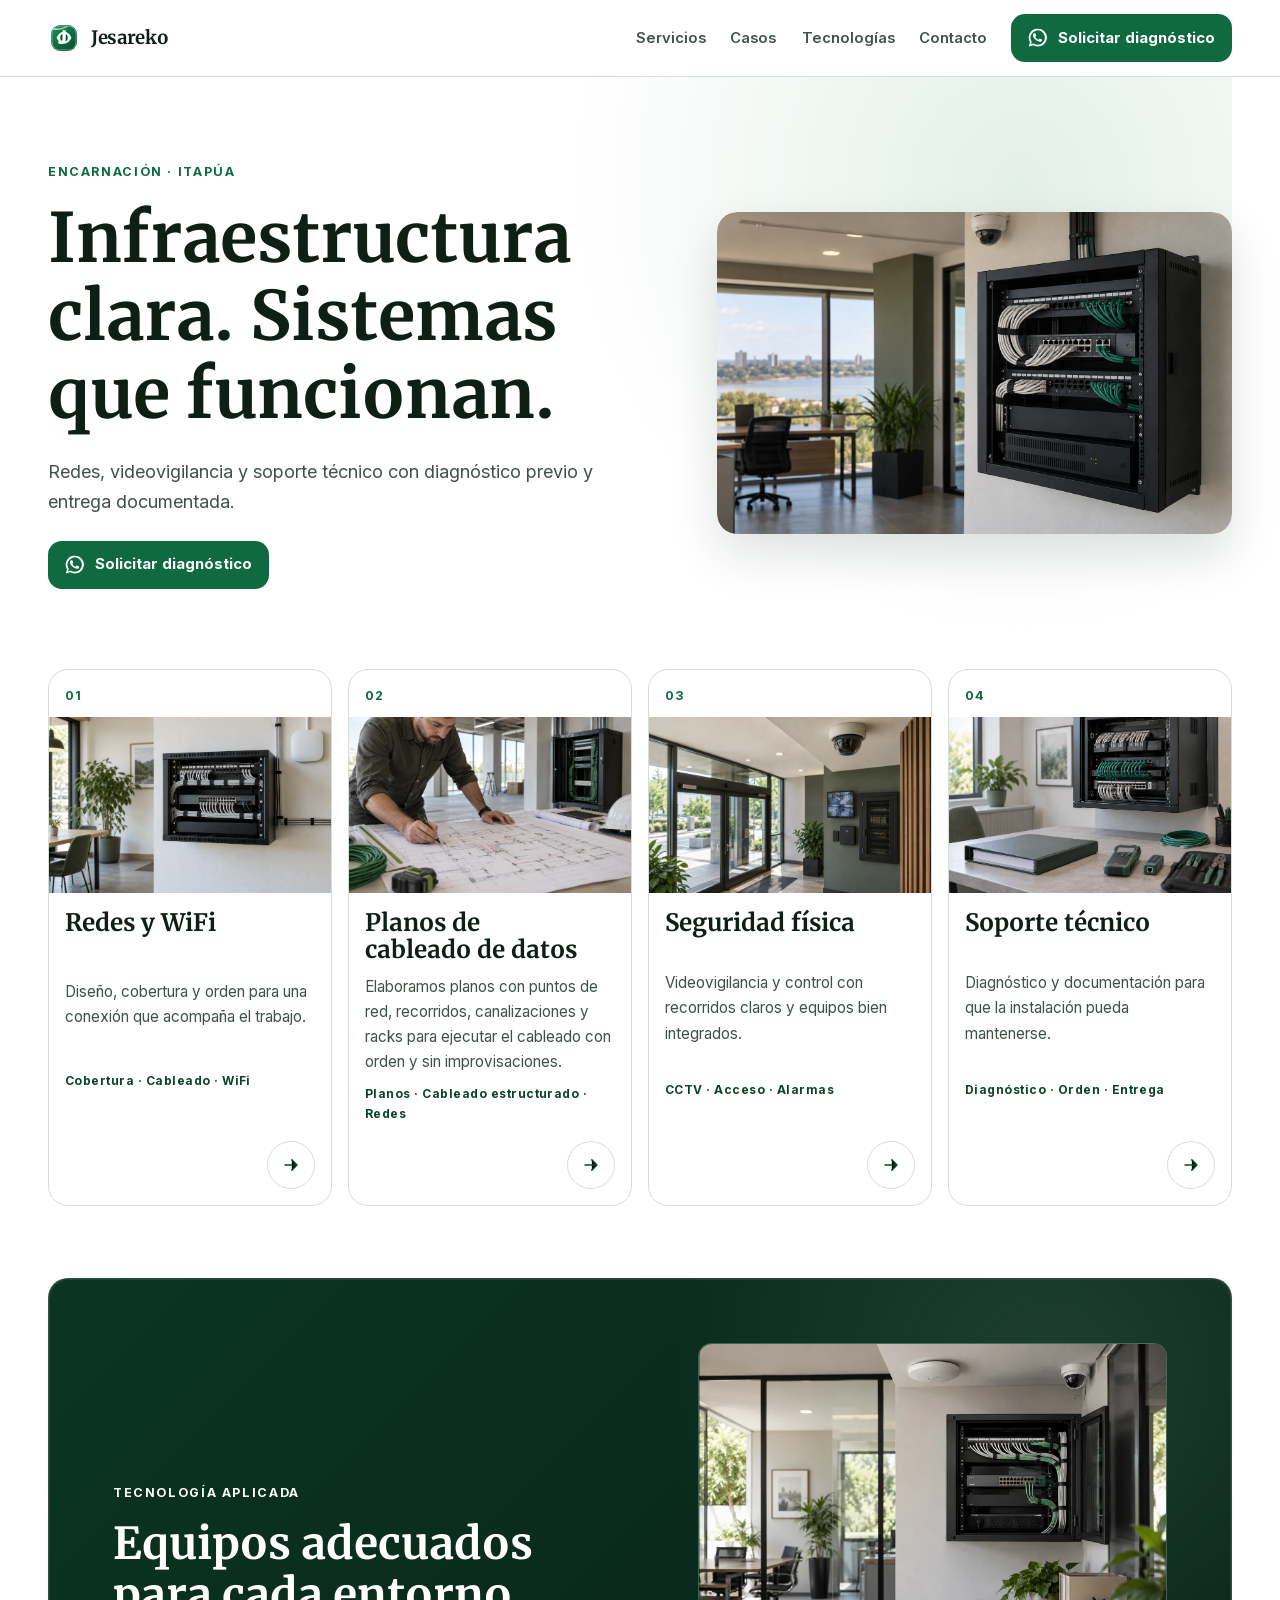
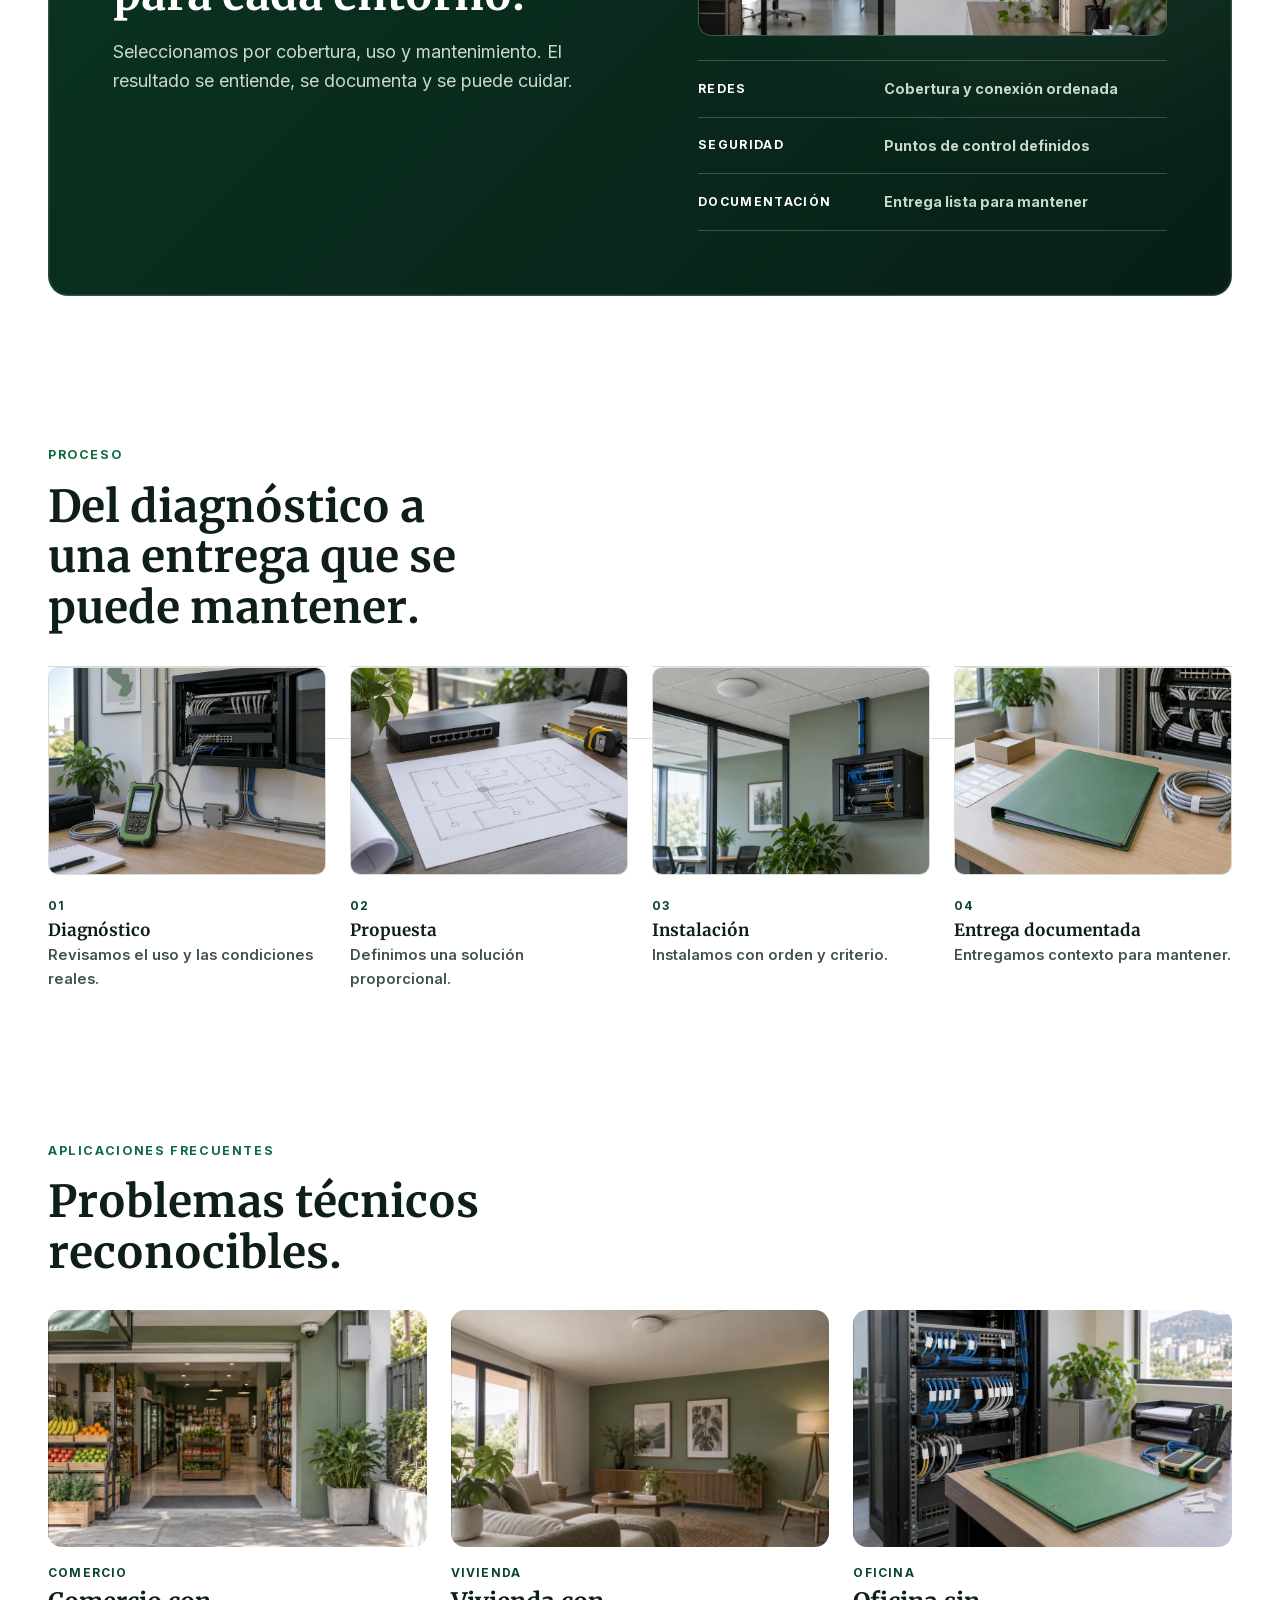
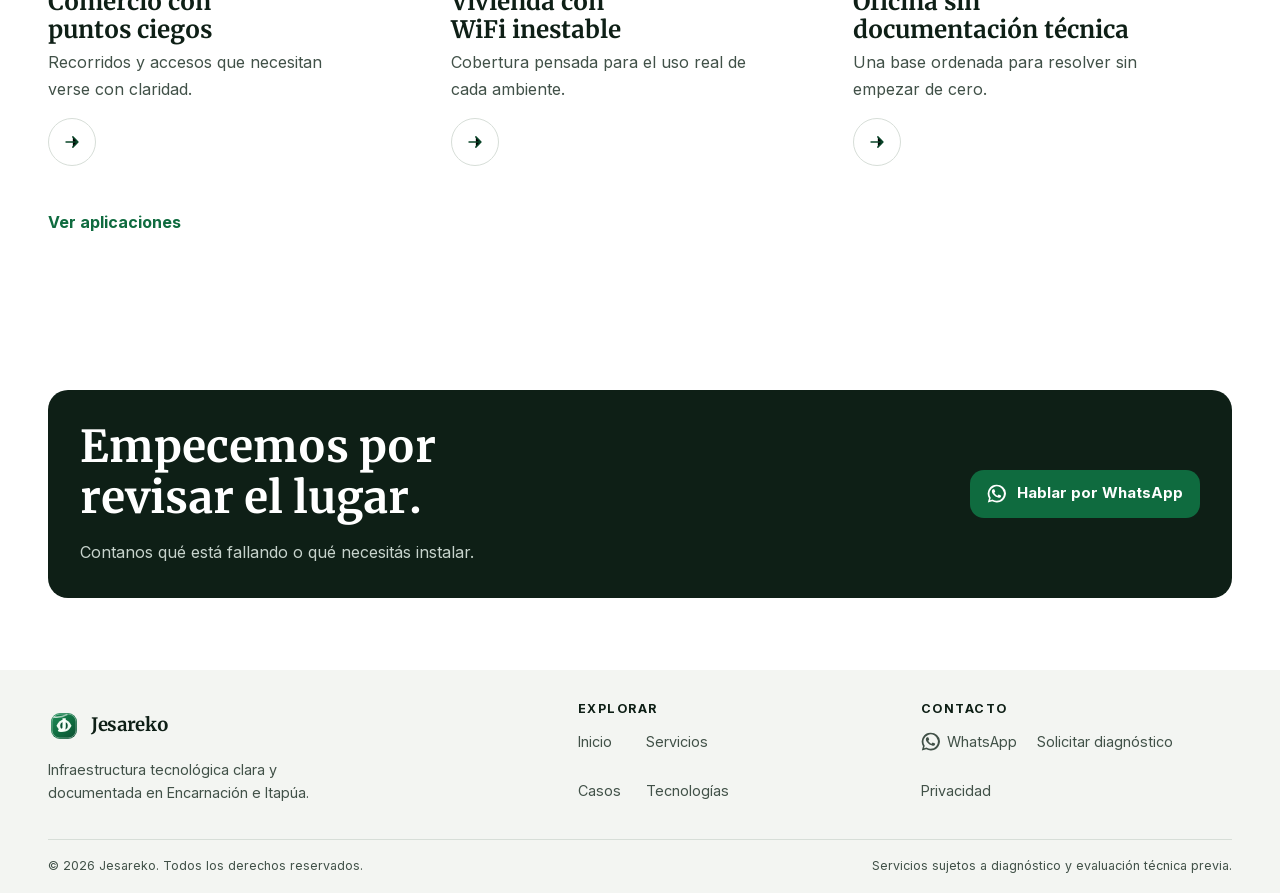
==== commit c20ac34a: "Agregar card de planos" ====
--- a/public/index.html
+++ b/public/index.html
@@ -4,12 +4,12 @@
   <meta charset="UTF-8">
   <meta name="viewport" content="width=device-width, initial-scale=1.0">
   <title>Redes WiFi, CCTV y soporte técnico en Encarnación | Jesareko</title>
-  <meta name="description" content="Diagnóstico, instalación y mejora de redes WiFi, CCTV, alarmas, accesos, incendio y soporte técnico en Encarnación, Itapúa y zonas cercanas.">
+  <meta name="description" content="Planos de cableado de datos, redes WiFi, seguridad y soporte técnico en Encarnación, Itapúa y zonas cercanas.">
   <meta name="author" content="Jesareko">
   <meta name="robots" content="index, follow">
   <link rel="canonical" href="https://jesareko.com/">
   <meta property="og:title" content="Redes WiFi, CCTV y soporte técnico en Encarnación | Jesareko">
-  <meta property="og:description" content="Revisamos, instalamos e integramos redes WiFi, CCTV, alarmas, accesos, incendio y soporte técnico para hogares, comercios y empresas.">
+  <meta property="og:description" content="Elaboramos planos de cableado de datos e integramos redes WiFi, seguridad y soporte técnico para hogares, comercios y empresas.">
   <meta property="og:type" content="website">
   <meta property="og:url" content="https://jesareko.com/">
   <meta property="og:locale" content="es_PY">
@@ -21,7 +21,7 @@
   <meta property="og:image:alt" content="Jesareko: redes WiFi, CCTV y soporte técnico en Encarnación">
   <meta name="twitter:card" content="summary_large_image">
   <meta name="twitter:title" content="Redes WiFi, CCTV y soporte técnico en Encarnación | Jesareko">
-  <meta name="twitter:description" content="Diagnóstico, instalación y mejora de redes WiFi, CCTV, alarmas, accesos, incendio y soporte técnico en Encarnación, Itapúa y zonas cercanas.">
+  <meta name="twitter:description" content="Planos de cableado de datos, redes WiFi, seguridad y soporte técnico en Encarnación, Itapúa y zonas cercanas.">
   <meta name="twitter:image" content="https://jesareko.com/assets/img/jesareko-social-card.png">
   <meta name="twitter:image:alt" content="Jesareko: redes WiFi, CCTV y soporte técnico en Encarnación">
   <link rel="icon" type="image/svg+xml" href="assets/img/jesareko-logo.svg?v=3">
@@ -43,7 +43,7 @@
           "width": 64,
           "height": 64
         },
-        "description": "Diagnóstico, instalación, integración y soporte de redes WiFi, CCTV, alarmas, control de acceso, detección de incendio, monitoreo y presencia web en Encarnación y zonas cercanas de Itapúa.",
+        "description": "Planos de cableado de datos, diagnóstico, instalación, integración y soporte de redes WiFi, CCTV, alarmas, control de acceso, detección de incendio, monitoreo y presencia web en Encarnación y zonas cercanas de Itapúa.",
         "email": "alemateo07@gmail.com",
         "telephone": "+595971141032",
         "areaServed": [
@@ -68,6 +68,7 @@
           "name": "Servicios tecnológicos Jesareko",
           "itemListElement": [
             {"@type": "Offer", "itemOffered": {"@type": "Service", "name": "Redes y WiFi"}},
+            {"@type": "Offer", "itemOffered": {"@type": "Service", "name": "Planos de cableado de datos y cableado estructurado"}},
             {"@type": "Offer", "itemOffered": {"@type": "Service", "name": "CCTV, alarmas, accesos e incendio"}},
             {"@type": "Offer", "itemOffered": {"@type": "Service", "name": "Soporte e infraestructura"}},
             {"@type": "Offer", "itemOffered": {"@type": "Service", "name": "Web, monitoreo y automatización"}}
@@ -124,8 +125,9 @@
     </section>
     <section class="service-row home-services" id="areas" aria-label="Áreas principales">
       <a class="service-row__item home-service-card" href="/servicios#redes"><span class="home-service-card__index">01</span><figure class="home-service-card__media"><img src="assets/img/home-service-networks.webp" alt="" width="1586" height="992" loading="lazy" decoding="async"></figure><div class="home-service-card__copy"><h2>Redes y WiFi</h2><p>Diseño, cobertura y orden para una conexión que acompaña el trabajo.</p><p class="home-service-card__tags">Cobertura · Cableado · WiFi</p></div><svg class="home-service-card__arrow" aria-hidden="true" viewBox="0 0 24 24"><path d="M5 12h13M13 6l6 6-6 6"></path></svg></a>
-      <a class="service-row__item home-service-card" href="/servicios#seguridad"><span class="home-service-card__index">02</span><figure class="home-service-card__media"><img src="assets/img/home-service-security.webp" alt="" width="1586" height="992" loading="lazy" decoding="async"></figure><div class="home-service-card__copy"><h2>Seguridad física</h2><p>Videovigilancia y control con recorridos claros y equipos bien integrados.</p><p class="home-service-card__tags">CCTV · Acceso · Alarmas</p></div><svg class="home-service-card__arrow" aria-hidden="true" viewBox="0 0 24 24"><path d="M5 12h13M13 6l6 6-6 6"></path></svg></a>
-      <a class="service-row__item home-service-card" href="/servicios#soporte"><span class="home-service-card__index">03</span><figure class="home-service-card__media"><img src="assets/img/home-service-support.webp" alt="" width="1586" height="992" loading="lazy" decoding="async"></figure><div class="home-service-card__copy"><h2>Soporte técnico</h2><p>Diagnóstico y documentación para que la instalación pueda mantenerse.</p><p class="home-service-card__tags">Diagnóstico · Orden · Entrega</p></div><svg class="home-service-card__arrow" aria-hidden="true" viewBox="0 0 24 24"><path d="M5 12h13M13 6l6 6-6 6"></path></svg></a>
+      <a class="service-row__item home-service-card" href="/servicios#planos-cableado-datos"><span class="home-service-card__index">02</span><figure class="home-service-card__media"><img src="assets/img/home-service-data-cabling.webp" alt="" width="1586" height="992" loading="lazy" decoding="async"></figure><div class="home-service-card__copy"><h2>Planos de cableado de datos</h2><p>Elaboramos planos con puntos de red, recorridos, canalizaciones y racks para ejecutar el cableado con orden y sin improvisaciones.</p><p class="home-service-card__tags">Planos · Cableado estructurado · Redes</p></div><svg class="home-service-card__arrow" aria-hidden="true" viewBox="0 0 24 24"><path d="M5 12h13M13 6l6 6-6 6"></path></svg></a>
+      <a class="service-row__item home-service-card" href="/servicios#seguridad"><span class="home-service-card__index">03</span><figure class="home-service-card__media"><img src="assets/img/home-service-security.webp" alt="" width="1586" height="992" loading="lazy" decoding="async"></figure><div class="home-service-card__copy"><h2>Seguridad física</h2><p>Videovigilancia y control con recorridos claros y equipos bien integrados.</p><p class="home-service-card__tags">CCTV · Acceso · Alarmas</p></div><svg class="home-service-card__arrow" aria-hidden="true" viewBox="0 0 24 24"><path d="M5 12h13M13 6l6 6-6 6"></path></svg></a>
+      <a class="service-row__item home-service-card" href="/servicios#soporte"><span class="home-service-card__index">04</span><figure class="home-service-card__media"><img src="assets/img/home-service-support.webp" alt="" width="1586" height="992" loading="lazy" decoding="async"></figure><div class="home-service-card__copy"><h2>Soporte técnico</h2><p>Diagnóstico y documentación para que la instalación pueda mantenerse.</p><p class="home-service-card__tags">Diagnóstico · Orden · Entrega</p></div><svg class="home-service-card__arrow" aria-hidden="true" viewBox="0 0 24 24"><path d="M5 12h13M13 6l6 6-6 6"></path></svg></a>
     </section>
     <section class="technology-proof home-technology" id="evidence"><div class="home-technology__intro"><p class="eyebrow">Tecnología aplicada</p><h2>Equipos adecuados para cada entorno.</h2><p>Seleccionamos por cobertura, uso y mantenimiento. El resultado se entiende, se documenta y se puede cuidar.</p></div><div class="home-technology__system"><figure class="home-technology__media"><img src="assets/img/home-technology-infrastructure.webp" srcset="assets/img/home-technology-infrastructure-768.webp 768w, assets/img/home-technology-infrastructure.webp 1587w" sizes="(min-width: 48rem) 44vw, 100vw" alt="" width="1587" height="992" loading="lazy" decoding="async"></figure><div class="application-list"><span><strong>Redes</strong> Cobertura y conexión ordenada</span><span><strong>Seguridad</strong> Puntos de control definidos</span><span><strong>Documentación</strong> Entrega lista para mantener</span></div></div></section>
     <section class="process-section home-process" id="process"><p class="eyebrow">Proceso</p><h2>Del diagnóstico a una entrega que se puede mantener.</h2><ol class="process-list home-process__list"><li class="home-process__step"><figure class="home-process__media"><img src="assets/img/home-process-diagnosis.webp" srcset="assets/img/home-process-diagnosis-768.webp 768w, assets/img/home-process-diagnosis.webp 1448w" sizes="(min-width: 48rem) 22vw, 7rem" alt="" width="1448" height="1086" loading="lazy" decoding="async"></figure><div class="home-process__copy"><span>01</span><h3>Diagnóstico</h3><p>Revisamos el uso y las condiciones reales.</p></div></li><li class="home-process__step"><figure class="home-process__media"><img src="assets/img/home-process-proposal.webp" srcset="assets/img/home-process-proposal-768.webp 768w, assets/img/home-process-proposal.webp 1448w" sizes="(min-width: 48rem) 22vw, 7rem" alt="" width="1448" height="1086" loading="lazy" decoding="async"></figure><div class="home-process__copy"><span>02</span><h3>Propuesta</h3><p>Definimos una solución proporcional.</p></div></li><li class="home-process__step"><figure class="home-process__media"><img src="assets/img/home-process-installation.webp" srcset="assets/img/home-process-installation-768.webp 768w, assets/img/home-process-installation.webp 1448w" sizes="(min-width: 48rem) 22vw, 7rem" alt="" width="1448" height="1086" loading="lazy" decoding="async"></figure><div class="home-process__copy"><span>03</span><h3>Instalación</h3><p>Instalamos con orden y criterio.</p></div></li><li class="home-process__step"><figure class="home-process__media"><img src="assets/img/home-process-handover.webp" srcset="assets/img/home-process-handover-768.webp 768w, assets/img/home-process-handover.webp 1448w" sizes="(min-width: 48rem) 22vw, 7rem" alt="" width="1448" height="1086" loading="lazy" decoding="async"></figure><div class="home-process__copy"><span>04</span><h3>Entrega documentada</h3><p>Entregamos contexto para mantener.</p></div></li></ol></section>
--- a/public/assets/css/styles.css
+++ b/public/assets/css/styles.css
@@ -1680,9 +1680,15 @@
 
 @media (min-width: 48rem) {
   .home-page .home-services {
-    grid-template-columns: repeat(3, minmax(0, 1fr));
+    grid-template-columns: repeat(2, minmax(0, 1fr));
+    grid-auto-rows: 1fr;
     gap: var(--space-2);
   }
+
+  .services-page .services-index { grid-template-columns: repeat(2, minmax(0, 1fr)); }
+  .services-page .services-index__item { border-inline-start: 0; border-inline-end: 1px solid var(--color-line); }
+  .services-page .services-index__item:nth-child(even) { border-inline-end: 0; }
+  .services-page .services-index__item:nth-child(n + 3) { border-block-start: 1px solid var(--color-line); }
 
   .home-page .home-service-card {
     grid-template-areas:
@@ -1691,6 +1697,7 @@
       "copy"
       "arrow";
     grid-template-columns: minmax(0, 1fr);
+    height: 100%;
   }
 
   .home-page .home-service-card__media { min-height: 0; }
@@ -1725,8 +1732,16 @@
   }
 }
 
+@media (min-width: 63rem) {
+  .home-page .home-services,
+  .services-page .services-index { grid-template-columns: repeat(4, minmax(0, 1fr)); }
+
+  .home-page .home-service-card__copy { min-height: 15.5rem; }
+  .services-page .services-index__item { border-block-start: 0; border-inline-end: 1px solid var(--color-line); }
+  .services-page .services-index__item:last-child { border-inline-end: 0; }
+}
+
 @media (min-width: 64.01rem) {
-  .home-page .home-service-card__copy { min-height: 12rem; }
   .home-page .home-technology { margin-block: var(--section-space); }
 
   .services-page .services-editorial {
@@ -1742,7 +1757,8 @@
   .services-page .services-editorial .service-detail__scope { grid-area: scope; }
   .services-page .services-editorial__media { grid-area: media; align-self: center; }
 
-  .services-page .services-editorial--security {
+  .services-page .services-editorial--security,
+  .services-page .services-editorial--data-cabling {
     grid-template-areas:
       "media intro"
       "media scope";
--- a/public/assets/css/styles.css
+++ b/public/assets/css/styles.css
@@ -1680,9 +1680,15 @@
 
 @media (min-width: 48rem) {
   .home-page .home-services {
-    grid-template-columns: repeat(3, minmax(0, 1fr));
+    grid-template-columns: repeat(2, minmax(0, 1fr));
+    grid-auto-rows: 1fr;
     gap: var(--space-2);
   }
+
+  .services-page .services-index { grid-template-columns: repeat(2, minmax(0, 1fr)); }
+  .services-page .services-index__item { border-inline-start: 0; border-inline-end: 1px solid var(--color-line); }
+  .services-page .services-index__item:nth-child(even) { border-inline-end: 0; }
+  .services-page .services-index__item:nth-child(n + 3) { border-block-start: 1px solid var(--color-line); }
 
   .home-page .home-service-card {
     grid-template-areas:
@@ -1691,6 +1697,7 @@
       "copy"
       "arrow";
     grid-template-columns: minmax(0, 1fr);
+    height: 100%;
   }
 
   .home-page .home-service-card__media { min-height: 0; }
@@ -1725,8 +1732,16 @@
   }
 }
 
+@media (min-width: 63rem) {
+  .home-page .home-services,
+  .services-page .services-index { grid-template-columns: repeat(4, minmax(0, 1fr)); }
+
+  .home-page .home-service-card__copy { min-height: 15.5rem; }
+  .services-page .services-index__item { border-block-start: 0; border-inline-end: 1px solid var(--color-line); }
+  .services-page .services-index__item:last-child { border-inline-end: 0; }
+}
+
 @media (min-width: 64.01rem) {
-  .home-page .home-service-card__copy { min-height: 12rem; }
   .home-page .home-technology { margin-block: var(--section-space); }
 
   .services-page .services-editorial {
@@ -1742,7 +1757,8 @@
   .services-page .services-editorial .service-detail__scope { grid-area: scope; }
   .services-page .services-editorial__media { grid-area: media; align-self: center; }
 
-  .services-page .services-editorial--security {
+  .services-page .services-editorial--security,
+  .services-page .services-editorial--data-cabling {
     grid-template-areas:
       "media intro"
       "media scope";
